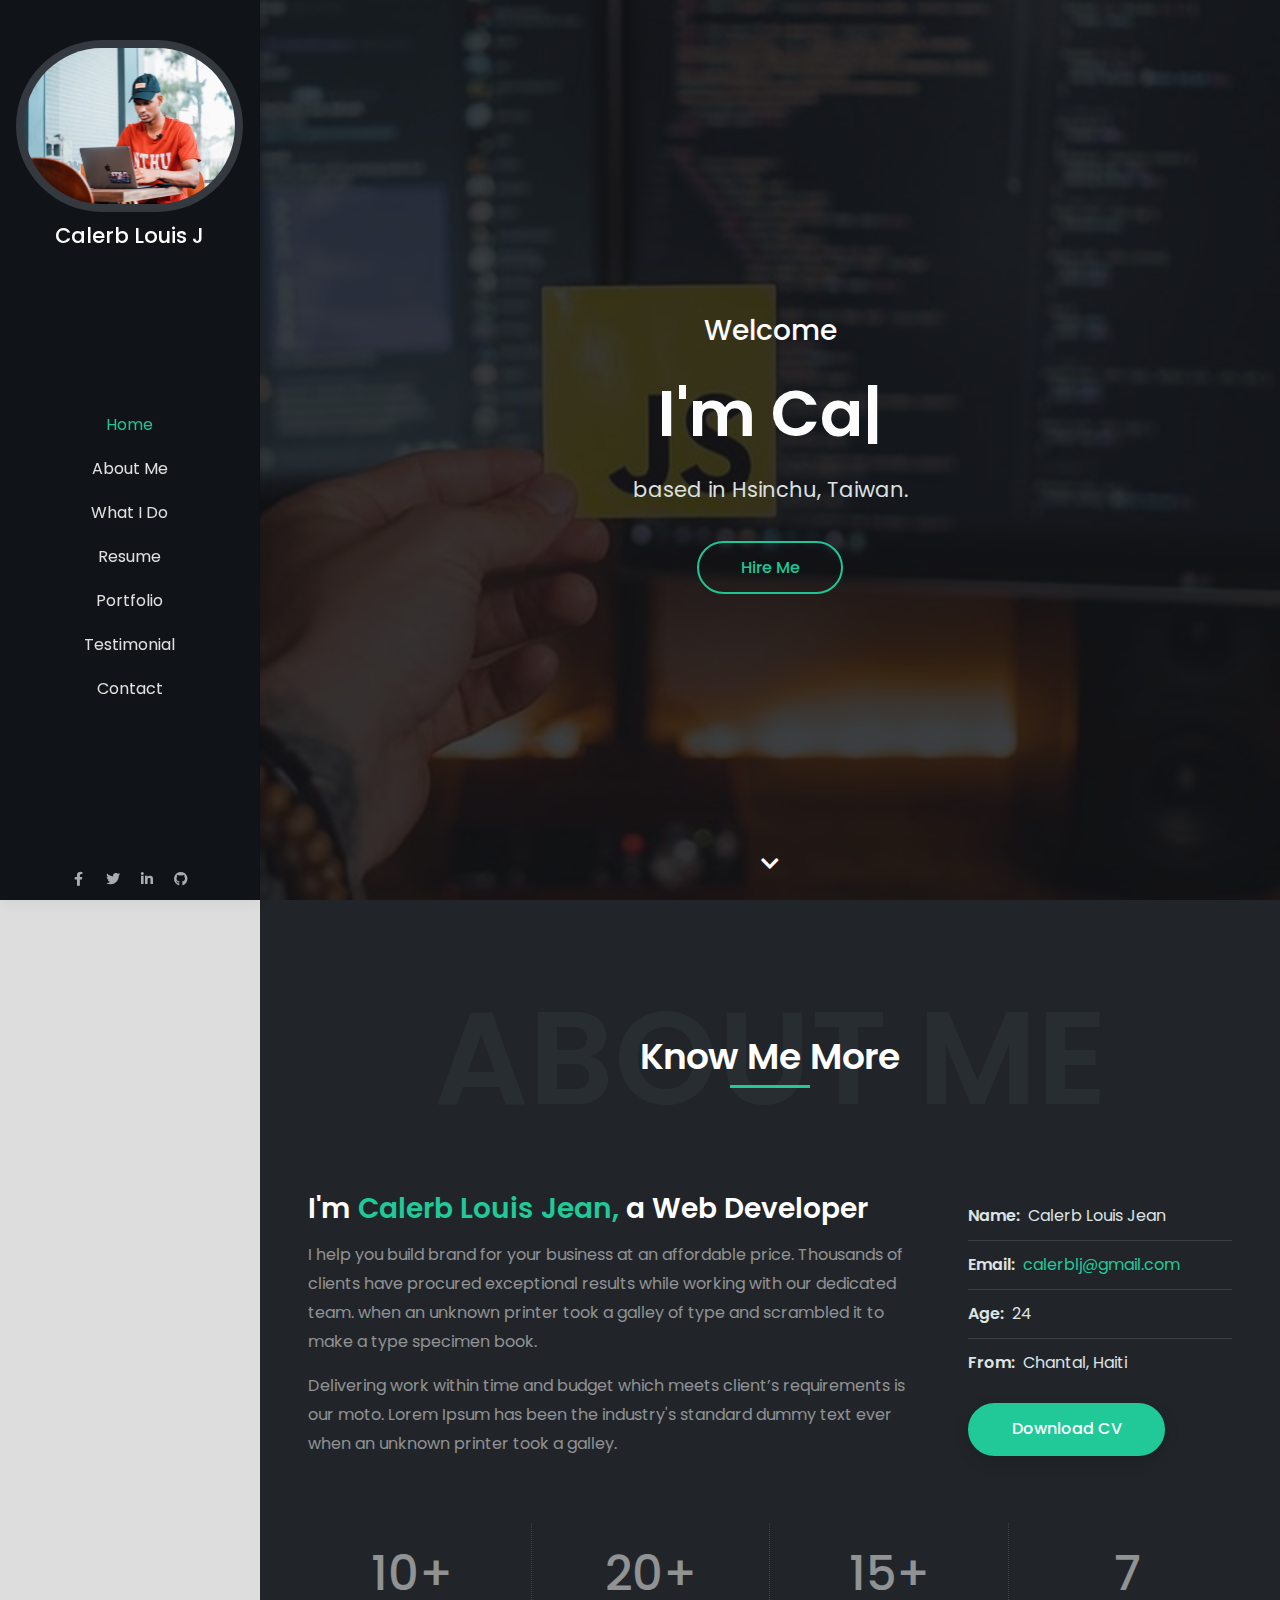
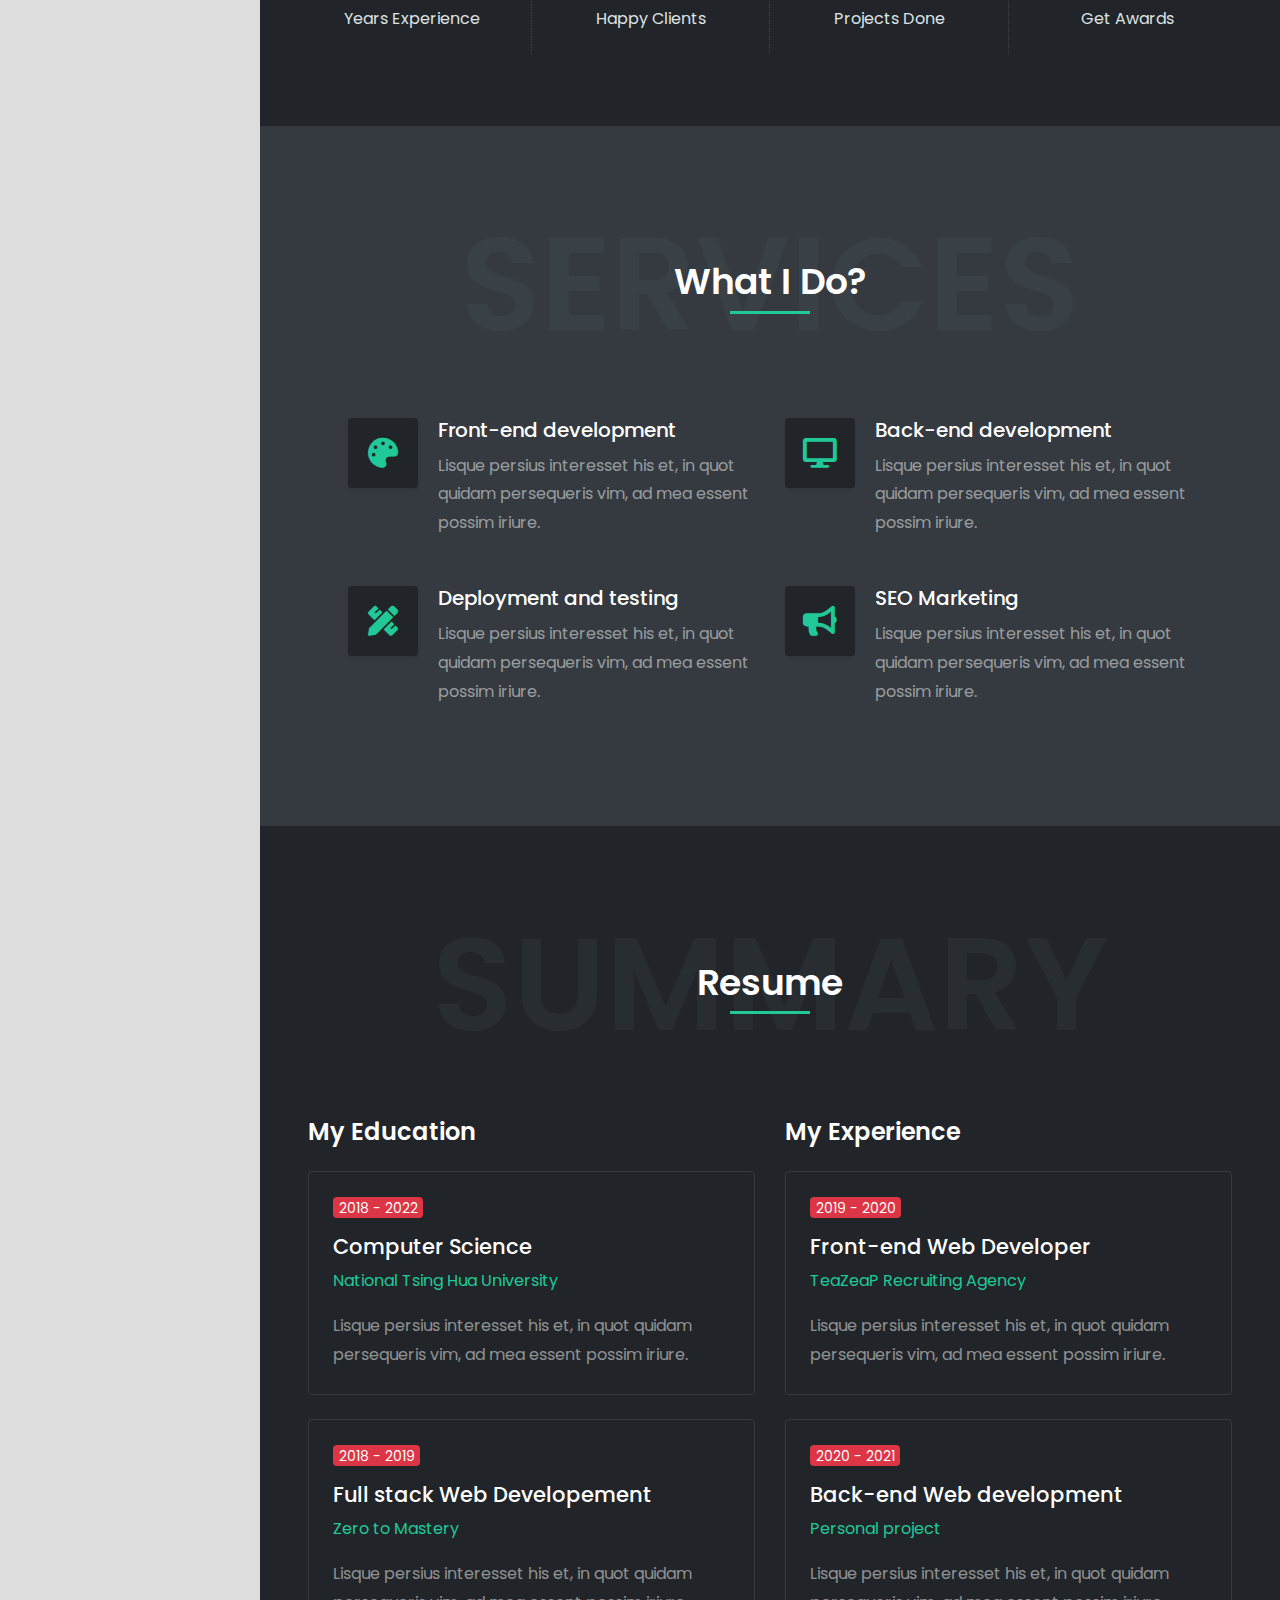
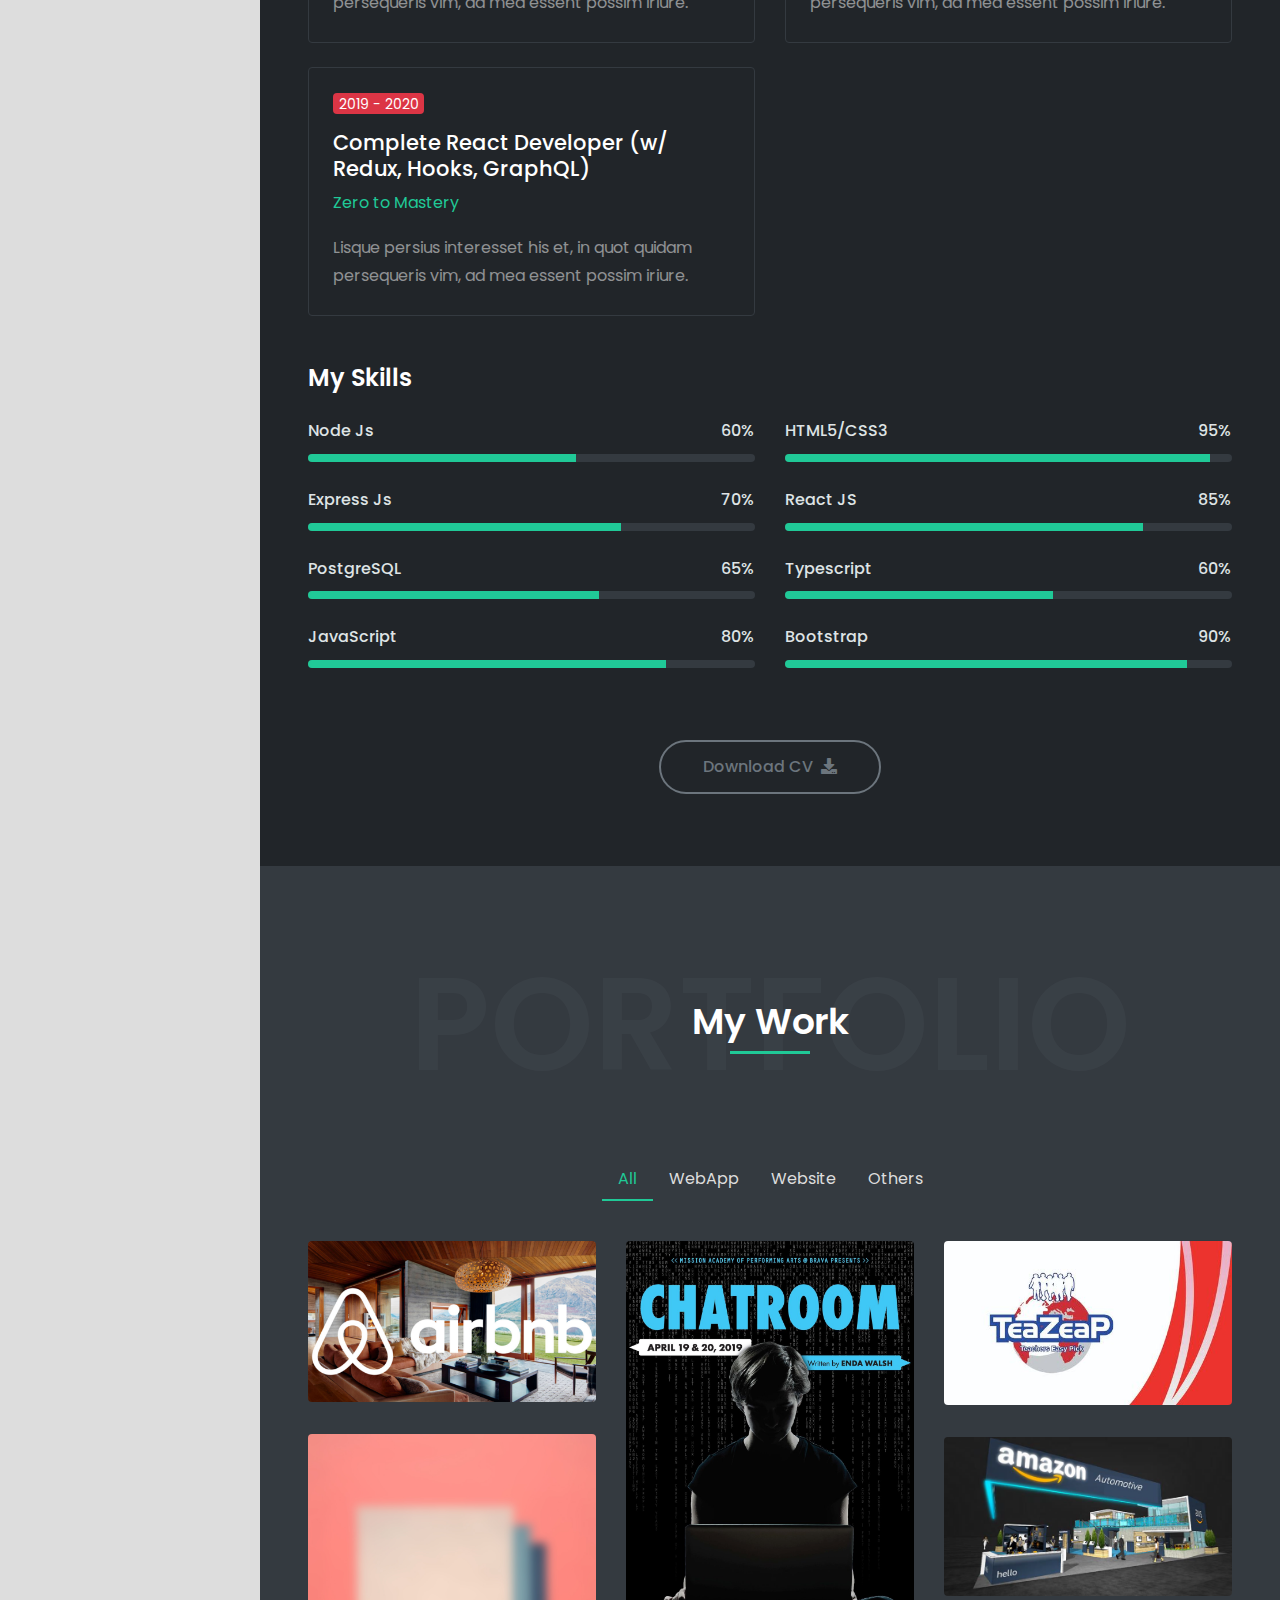
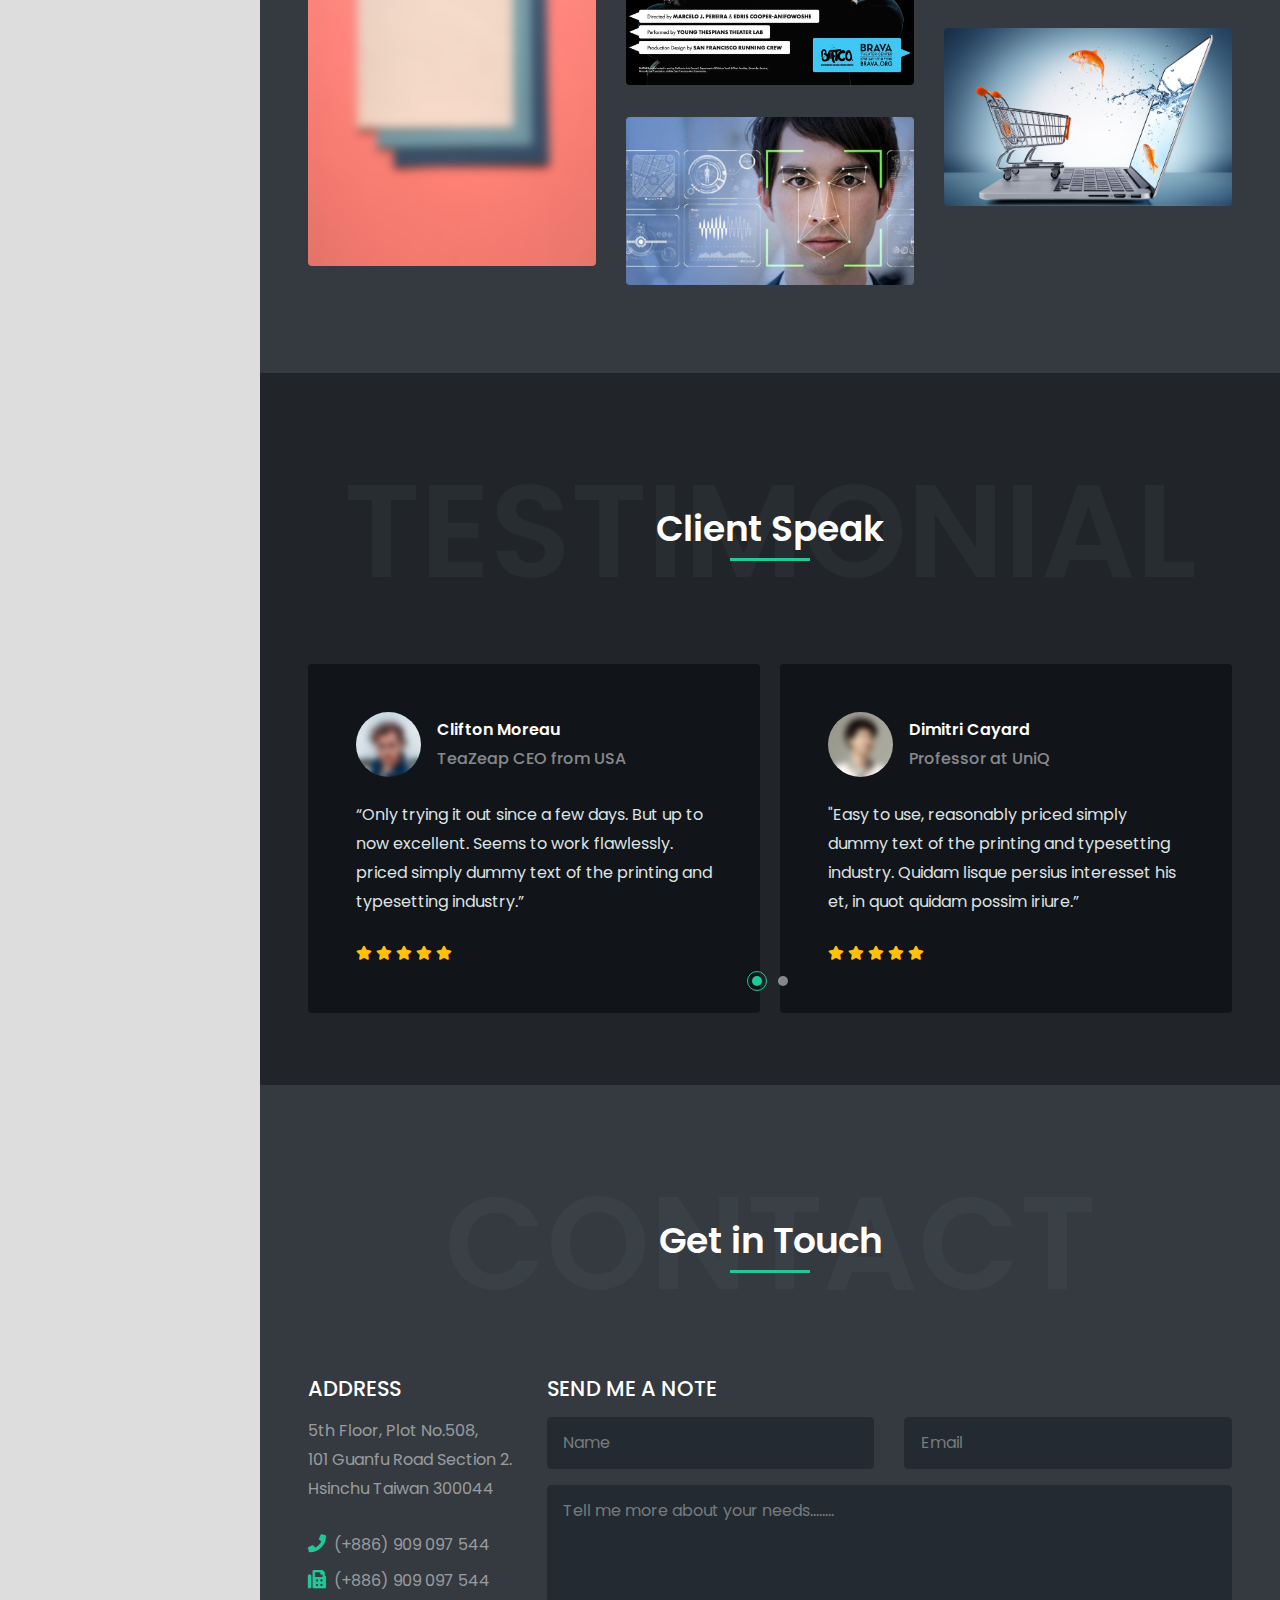
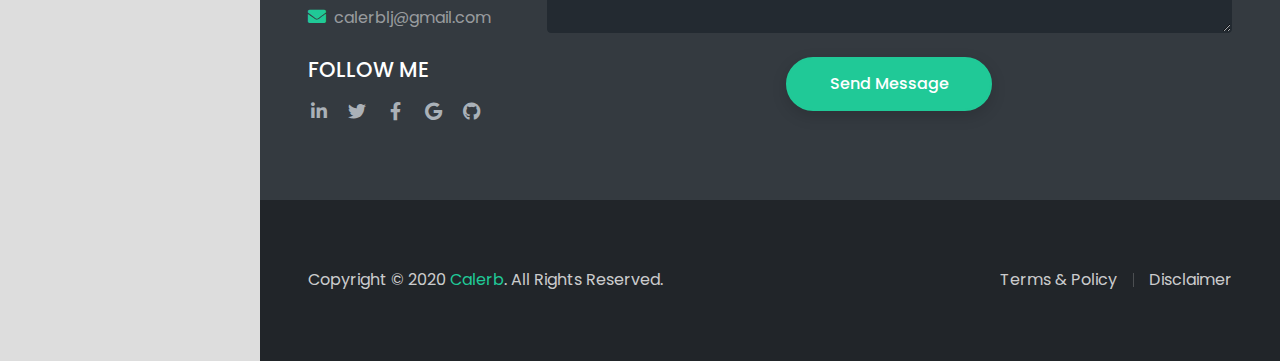
==== HTML/index.html @ ceddbe8b "Trial" ====
<!DOCTYPE html>
<html lang="en">
<head>
<meta charset="UTF-8" />
<meta http-equiv="X-UA-Compatible" content="IE=edge">
<meta name="viewport" content="width=device-width, initial-scale=1, minimum-scale=1.0, shrink-to-fit=no">
<link href="images/favicon36x36.png" rel="icon" />
<title>Calerb - Personal Portfolio</title>
<meta name="description" content="Simone is responsive bootstrap 4 one page personal portfolio html template.">
<meta name="author" content="harnishdesign.net">

<!-- Web Fonts -->
<link rel='stylesheet' href='https://fonts.googleapis.com/css?family=Poppins:100,200,300,400,500,600,700,800,900' type='text/css'>

<!-- Stylesheet
============================== -->
<!-- Bootstrap -->
<link rel="stylesheet" type="text/css" href="vendor/bootstrap/css/bootstrap.min.css" />
<!-- Font Awesome Icon -->
<link rel="stylesheet" type="text/css" href="vendor/font-awesome/css/all.min.css" />
<!-- Owl Carousel -->
<link rel="stylesheet" type="text/css" href="vendor/owl.carousel/assets/owl.carousel.min.css" />
<!-- Magnific Popup -->
<link rel="stylesheet" type="text/css" href="vendor/magnific-popup/magnific-popup.min.css" />
<!-- Custom Stylesheet -->
<link rel="stylesheet" type="text/css" href="css/stylesheet.css" />




<!-- Here goes your Colors Css -->
<!-- <link rel="stylesheet" type="text/css" href="css/color-blue.css" />
<link rel="stylesheet" type="text/css" href="css/color-brown.css" />
<link rel="stylesheet" type="text/css" href="css/color-cyan.css" />
<link rel="stylesheet" type="text/css" href="css/color-green.css" />
<link rel="stylesheet" type="text/css" href="css/color-indigo.css" />
<link rel="stylesheet" type="text/css" href="css/color-orange.css" />
<link rel="stylesheet" type="text/css" href="css/color-pink.css" />
<link rel="stylesheet" type="text/css" href="css/color-purple.css" />
<link rel="stylesheet" type="text/css" href="css/color-red.css" />
<link rel="stylesheet" type="text/css" href="css/color-yellow.css" /> -->

<!-- Here goes your custom.css
============================================= -->
<!-- <link rel="stylesheet" type="text/css" href="css/custom.css" /> -->

</head>


<body class="side-header" data-spy="scroll" data-target=".navbar" data-offset="1">

<!-- Preloader -->
<div class="preloader preloader-dark">
  <div class="lds-ellipsis">
    <div></div>
    <div></div>
    <div></div>
    <div></div>
  </div>
</div>
<!-- Preloader End --> 

<!-- Document Wrapper   
=============================== -->
<div id="main-wrapper"> 
  <!-- Header
  ============================ -->
  <header id="header" class="sticky-top"> 
    <!-- Navbar -->
    <nav class="primary-menu navbar navbar-expand-lg bg-dark navbar-text-light border-bottom-0">
      <div class="container-fluid position-relative h-100 flex-lg-column pl-3 px-lg-3 pt-lg-3 pb-lg-2"> 
        
        <!-- Logo --> 
        <a href="index.html" class="mb-lg-auto mt-lg-4">
			<span class="bg-dark-2 rounded-pill p-2 mb-lg-1 d-none d-lg-inline-block">
				<img class="img-fluid rounded-pill d-block" src="images/calerb.jpg" title="I'm Calerb" alt="">
			</span>
			<h1 class="text-5 text-white text-center mb-0 d-lg-block">Calerb Louis J</h1>
        </a> 
        <!-- Logo End -->
        
        <div id="header-nav" class="collapse navbar-collapse w-100 my-lg-auto">
          <ul class="navbar-nav text-lg-center my-lg-auto py-lg-3">
            <li class="nav-item"><a class="nav-link smooth-scroll active" href="#home">Home</a></li>
            <li class="nav-item"><a class="nav-link smooth-scroll" 	href="#about">About Me</a></li>
            <li class="nav-item"><a class="nav-link smooth-scroll" href="#services">What I Do</a></li>
            <li class="nav-item"><a class="nav-link smooth-scroll" href="#resume">Resume</a></li>
            <li class="nav-item"><a class="nav-link smooth-scroll" href="#portfolio">Portfolio</a></li>
            <li class="nav-item"><a class="nav-link smooth-scroll" href="#testimonial">Testimonial</a></li>
            <li class="nav-item"><a class="nav-link smooth-scroll" href="#contact">Contact</a></li>
          </ul>
        </div>
        <ul class="social-icons social-icons-muted social-icons-sm mt-lg-auto ml-auto ml-lg-0 mb-n1 d-flex">
          <li class="social-icons-facebook"><a data-toggle="tooltip" href="https://www.facebook.com/calerb.louisjean" target="_blank" title="" data-original-title="Facebook"><i class="fab fa-facebook-f"></i></a></li>
          <li class="social-icons-twitter"><a data-toggle="tooltip" href="http://www.twitter.com/" target="_blank" title="" data-original-title="Twitter"><i class="fab fa-twitter"></i></a></li>
          <li class="social-icons-linkedin"><a data-toggle="tooltip" href="https://www.linkedin.com/in/calerb-louis-jean-3b6a41135/" target="_blank" title="" data-original-title="Linkedin"><i class="fab fa-linkedin-in"></i></a></li>
          <li class="social-icons-github"><a data-toggle="tooltip" href="https://github.com/Calerbucci" target="_blank" title="" data-original-title="GitHub"><i class="fab fa-github"></i></a></li>
        </ul>
        <button class="navbar-toggler" type="button" data-toggle="collapse" data-target="#header-nav"><span></span><span></span><span></span></button>
      </div>
    </nav>
    <!-- Navbar End --> 
  </header>
  <!-- Header End --> 
  
  <!-- Content
  ============================================= -->
  <div id="content" role="main"> 
    
    <!-- Intro
    ============================================= -->
    <section id="home">
      <div class="hero-wrap">
        <div class="hero-mask opacity-8 bg-dark"></div>
        <div class="hero-bg" style="background-image:url('images/back.jpg');"></div>
        <div class="hero-content section d-flex fullscreen">
          <div class="container my-auto">
            <div class="row">
              <div class="col-12 text-center">
                <div class="typed-strings">
                  <p>I'm Calerb</p>
                  <p>I'm a Web Developer</p>
                  <p>I use React for UI</p>
                </div>
                <p class="text-7 font-weight-500 text-white mb-2 mb-md-3">Welcome</p>
                <h2 class="text-16 font-weight-600 text-white mb-2 mb-md-3"><span class="typed"></span></h2>
                <p class="text-5 text-light mb-4">based in Hsinchu, Taiwan.</p>
				<a href="#contact" class="btn btn-outline-primary rounded-pill shadow-none smooth-scroll mt-2">Hire Me</a>
              </div>
            </div>
          </div>
          <a href="#about" class="scroll-down-arrow text-white smooth-scroll"><span class="animated"><i class="fa fa-chevron-down"></i></span></a> </div>
      </div>
    </section>
    <!-- Intro end --> 
    
    <!-- About
    ============================================= -->
    <section id="about" class="section bg-dark-1">
      <div class="container px-lg-5"> 
        <!-- Heading -->
        <div class="position-relative d-flex text-center mb-5">
          <h2 class="text-24 text-muted opacity-1 text-uppercase font-weight-600 w-100 mb-0">About Me</h2>
          <p class="text-9 text-white font-weight-600 position-absolute w-100 align-self-center line-height-4 mb-0">Know Me More<span class="heading-separator-line border-bottom border-3 border-primary position-abolute d-block mx-auto"></span> </p>
        </div>
        <!-- Heading end-->
        
        <div class="row">
          <div class="col-lg-8 text-center text-lg-left">
            <h2 class="text-7 text-white font-weight-600 mb-3">I'm <span class="text-primary">Calerb Louis Jean,</span> a Web Developer</h2>
            <p class="text-white-50">I help you build brand for your business at an affordable price. Thousands of clients have procured exceptional results while working with our dedicated team. when an unknown printer took a galley of type and scrambled it to make a type specimen book.</p>
            <p class="text-white-50">Delivering work within time and budget which meets client’s requirements is our moto. Lorem Ipsum has been the industry's standard dummy text ever when an unknown printer took a galley.</p>
          </div>
          <div class="col-lg-4 mt-5 mt-lg-0">
            <div class="pl-4">
              <ul class="list-style-2 list-style-light text-light">
                <li><span class="font-weight-600 mr-2">Name:</span>Calerb Louis Jean</li>
                <li><span class="font-weight-600 mr-2">Email:</span><a href="mailto:calerblj@gmail.com">calerblj@gmail.com</a></li>
                <li><span class="font-weight-600 mr-2">Age:</span>24</li>
                <li class="border-0"><span class="font-weight-600 mr-2">From:</span>Chantal, Haiti</li>
              </ul>
               <a href="#resume" class="btn btn-primary rounded-pill smooth-scroll" download>Download CV</a> 
              

           </div>
          </div>
        </div>
        <div class="brands-grid separator-border separator-border-light mt-5">
          <div class="row">
            <div class="col-6 col-md-3">
              <div class="featured-box text-center">
                <h4 class="text-12 text-white-50 mb-0"><span class="counter" data-from="0" data-to="2">10</span>+</h4>
                <p class="text-light mb-0">Years Experience</p>
              </div>
            </div>
            <div class="col-6 col-md-3">
              <div class="featured-box text-center">
                <h4 class="text-12 text-white-50 mb-0"><span class="counter" data-from="0" data-to="10">20</span>+</h4>
                <p class="text-light mb-0">Happy Clients</p>
              </div>
            </div>
            <div class="col-6 col-md-3">
              <div class="featured-box text-center">
                <h4 class="text-12 text-white-50 mb-0"><span class="counter" data-from="0" data-to="15">15</span>+</h4>
                <p class="text-light mb-0">Projects Done</p>
              </div>
            </div>
            <div class="col-6 col-md-3">
              <div class="featured-box text-center">
                <h4 class="text-12 text-white-50 mb-0"><span class="counter" data-from="0" data-to="7">7</span></h4>
                <p class="text-light mb-0">Get Awards</p>
              </div>
            </div>
          </div>
        </div>
      </div>
    </section>
    <!-- About end --> 
    
    <!-- Services
    ============================================= -->
    <section id="services" class="section bg-dark-2">
      <div class="container px-lg-5"> 
        <!-- Heading -->
        <div class="position-relative d-flex text-center mb-5">
          <h2 class="text-24 text-muted opacity-1 text-uppercase font-weight-600 w-100 mb-0">Services</h2>
          <p class="text-9 text-white font-weight-600 position-absolute w-100 align-self-center line-height-4 mb-0">What I Do?<span class="heading-separator-line border-bottom border-3 border-primary position-abolute d-block mx-auto"></span> </p>
        </div>
        <!-- Heading end-->
        
        <div class="row">
          <div class="col-lg-11 mx-auto">
            <div class="row">
              <div class="col-md-6">
                <div class="featured-box style-3 mb-5">
                  <div class="featured-box-icon text-primary bg-dark-1 shadow-sm rounded"> <i class="fas fa-palette"></i> </div>
                  <h3 class="text-white">Front-end development</h3>
                  <p class="text-white-50 mb-0">Lisque persius interesset his et, in quot quidam persequeris vim, ad mea essent possim iriure.</p>
                </div>
              </div>
              <div class="col-md-6">
                <div class="featured-box style-3 mb-5">
                  <div class="featured-box-icon text-primary bg-dark-1 shadow-sm rounded"> <i class="fas fa-desktop"></i></div>
                  <h3 class="text-white">Back-end development</h3>
                  <p class="text-white-50 mb-0">Lisque persius interesset his et, in quot quidam persequeris vim, ad mea essent possim iriure.</p>
                </div>
              </div>
              <div class="col-md-6">
                <div class="featured-box style-3 mb-5">
                  <div class="featured-box-icon text-primary bg-dark-1 shadow-sm rounded"> <i class="fas fa-pencil-ruler"></i> </div>
                  <h3 class="text-white">Deployment and testing</h3>
                  <p class="text-white-50 mb-0">Lisque persius interesset his et, in quot quidam persequeris vim, ad mea essent possim iriure.</p>
                </div>
              </div>
              <div class="col-md-6">
                <div class="featured-box style-3 mb-0">
                  <div class="featured-box-icon text-primary bg-dark-1 shadow-sm rounded"> <i class="fas fa-bullhorn"></i> </div>
                  <h3 class="text-white">SEO Marketing</h3>
                  <p class="text-white-50 mb-0">Lisque persius interesset his et, in quot quidam persequeris vim, ad mea essent possim iriure.</p>
                </div>
              </div> 
            </div>
          </div>
        </div>
      </div>
    </section>
    <!-- Services end --> 
    
    <!-- Resume
    ============================================= -->
    <section id="resume" class="section bg-dark-1">
      <div class="container px-lg-5"> 
        <!-- Heading -->
        <div class="position-relative d-flex text-center mb-5">
          <h2 class="text-24 text-muted opacity-1 text-uppercase font-weight-600 w-100 mb-0">Summary</h2>
          <p class="text-9 text-white font-weight-600 position-absolute w-100 align-self-center line-height-4 mb-0">Resume<span class="heading-separator-line border-bottom border-3 border-primary position-abolute d-block mx-auto"></span> </p>
        </div>
        <!-- Heading end-->
        
        <div class="row"> 
          <!-- My Education -->
          <div class="col-md-6">
            <h2 class="text-6 text-white font-weight-600 mb-4">My Education</h2>
            <div class="border border-dark rounded p-4 mb-4">
              <p class="badge badge-danger text-2 font-weight-400">2018 - 2022</p>
              <h3 class="text-5 text-white">Computer Science</h3>
              <p class="text-primary">National Tsing Hua University</p>
              <p class="text-white-50 mb-0">Lisque persius interesset his et, in quot quidam persequeris vim, ad mea essent possim iriure.</p>
            </div>
            <div class="border border-dark rounded p-4 mb-4">
              <p class="badge badge-danger text-2 font-weight-400">2018 - 2019</p>
              <h3 class="text-5 text-white">Full stack Web Developement
                </h3>
              <p class="text-primary">Zero to Mastery</p>
              <p class="text-white-50 mb-0">Lisque persius interesset his et, in quot quidam persequeris vim, ad mea essent possim iriure.</p>
            </div>
            <div class="border border-dark rounded p-4 mb-4">
              <p class="badge badge-danger text-2 font-weight-400">2019 - 2020</p>
              <h3 class="text-5 text-white">Complete React Developer (w/ Redux, Hooks, GraphQL)
                </h3>
              <p class="text-primary">Zero to Mastery</p>
              <p class="text-white-50 mb-0">Lisque persius interesset his et, in quot quidam persequeris vim, ad mea essent possim iriure.</p>
            </div>
          </div>
          
          <!-- My Experience -->
          <div class="col-md-6">
            <h2 class="text-6 text-white font-weight-600 mb-4">My Experience</h2>
            <div class="border border-dark rounded p-4 mb-4">
              <p class="badge badge-danger text-2 font-weight-400">2019 - 2020</p>
              <h3 class="text-5 text-white">Front-end Web Developer</h3>
              <p class="text-primary">TeaZeaP Recruiting Agency</p>
              <p class="text-white-50 mb-0">Lisque persius interesset his et, in quot quidam persequeris vim, ad mea essent possim iriure.</p>
            </div>
             <div class="border border-dark rounded p-4 mb-4">
              <p class="badge badge-danger text-2 font-weight-400">2020 - 2021</p>
              <h3 class="text-5 text-white">Back-end Web development</h3>
              <p class="text-primary">Personal project</p>
              <p class="text-white-50 mb-0">Lisque persius interesset his et, in quot quidam persequeris vim, ad mea essent possim iriure.</p>
            </div>
            <!-- <div class="border border-dark rounded p-4 mb-4">
              <p class="badge badge-danger text-2 font-weight-400">2017 - 2019</p>
              <h3 class="text-5 text-white">Product Designer</h3>
              <p class="text-primary">Adobe</p>
              <p class="text-white-50 mb-0">Lisque persius interesset his et, in quot quidam persequeris vim, ad mea essent possim iriure.</p>
            </div> -->
          </div>
        </div>
        <!-- My Skills -->
		<h2 class="text-6 text-white font-weight-600 mt-4 mb-4">My Skills</h2>
        <div class="row">
          <div class="col-md-6">
            <p class="text-light font-weight-500 text-left mb-2">Node Js <span class="float-right">60%</span></p>
            <div class="progress progress-sm bg-dark-2 mb-4">
              <div class="progress-bar" role="progressbar" style="width: 60%" aria-valuenow="60" aria-valuemin="0" aria-valuemax="100"></div>
            </div>
            <p class="text-light font-weight-500 text-left mb-2">Express Js<span class="float-right">70%</span></p>
            <div class="progress progress-sm bg-dark-2 mb-4">
              <div class="progress-bar" role="progressbar" style="width: 70%" aria-valuenow="70" aria-valuemin="0" aria-valuemax="100"></div>
            </div>
            <p class="text-light font-weight-500 text-left mb-2">PostgreSQL<span class="float-right">65%</span></p>
            <div class="progress progress-sm bg-dark-2 mb-4">
              <div class="progress-bar" role="progressbar" style="width: 65%" aria-valuenow="65" aria-valuemin="0" aria-valuemax="100"></div>
            </div>
            <p class="text-light font-weight-500 text-left mb-2">JavaScript <span class="float-right">80%</span></p>
            <div class="progress progress-sm bg-dark-2 mb-4">
              <div class="progress-bar" role="progressbar" style="width: 80%" aria-valuenow="80" aria-valuemin="0" aria-valuemax="100"></div>
            </div>
          </div>
          <div class="col-md-6">
            <p class="text-light font-weight-500 text-left mb-2">HTML5/CSS3 <span class="float-right">95%</span></p>
            <div class="progress progress-sm bg-dark-2 mb-4">
              <div class="progress-bar" role="progressbar" style="width: 95%" aria-valuenow="95" aria-valuemin="0" aria-valuemax="100"></div>
            </div>
            <p class="text-light font-weight-500 text-left mb-2">React JS <span class="float-right">85%</span></p>
            <div class="progress progress-sm bg-dark-2 mb-4">
              <div class="progress-bar" role="progressbar" style="width: 80%" aria-valuenow="80" aria-valuemin="0" aria-valuemax="100"></div>
            </div>
            <p class="text-light font-weight-500 text-left mb-2">Typescript <span class="float-right">60%</span></p>
            <div class="progress progress-sm bg-dark-2 mb-4">
              <div class="progress-bar" role="progressbar" style="width: 60%" aria-valuenow="60" aria-valuemin="0" aria-valuemax="100"></div>
            </div>
            <p class="text-light font-weight-500 text-left mb-2">Bootstrap <span class="float-right">90%</span></p>
            <div class="progress progress-sm bg-dark-2 mb-4">
              <div class="progress-bar" role="progressbar" style="width: 90%" aria-valuenow="90" aria-valuemin="0" aria-valuemax="100"></div>
            </div>
          </div>
        </div>
        <div class="text-center mt-5"><a href="Calerb_LouisJeanResume.pdf" class="btn btn-outline-secondary rounded-pill shadow-none" download>Download CV <span class="ml-1"><i class="fas fa-download"></i></span></a></div>
      </div>
    </section>
    <!-- Resume end --> 
    
    <!-- Portfolio
    ============================================= -->
    <section id="portfolio" class="section bg-dark-2">
      <div class="container px-lg-5"> 
        <!-- Heading -->
        <div class="position-relative d-flex text-center mb-5">
          <h2 class="text-24 text-muted opacity-1 text-uppercase font-weight-600 w-100 mb-0">Portfolio</h2>
          <p class="text-9 text-white font-weight-600 position-absolute w-100 align-self-center line-height-4 mb-0">My Work<span class="heading-separator-line border-bottom border-3 border-primary position-abolute d-block mx-auto"></span> </p>
        </div>
        <!-- Heading end--> 
        
        <!-- Filter Menu -->
        <ul class="portfolio-menu nav nav-tabs nav-light justify-content-center border-bottom-0 mb-4">
          <li class="nav-item"> <a data-filter="*" class="nav-link active" href="">All</a></li>
          <li class="nav-item"> <a data-filter=".design" href="" class="nav-link">WebApp</a></li>
          <li class="nav-item"> <a data-filter=".brand" href="" class="nav-link">Website</a></li>
          <li class="nav-item"> <a data-filter=".photos" href="" class="nav-link">Others</a></li>
        </ul>
        <!-- Filter Menu end -->
        <div class="portfolio popup-ajax-gallery">
          <div class="row portfolio-filter">
            <div class="col-sm-6 col-lg-4 brand">
              <div class="portfolio-box rounded my-3">
                <div class="portfolio-img rounded"> <img class="img-fluid d-block" src="images/projects/airbnb-clone.jpg" alt="">
                  <div class="portfolio-overlay"> <a class="popup-ajax stretched-link" class="stretched-link" href="ajax/portfolio-ajax-project-dark-1.html"></a>
                    <div class="portfolio-overlay-details">
                      <h5 class="text-white font-weight-400">Airbnb Clone</h5>
                      <span class="text-light">Website </span></div>
                  </div>
                </div>
              </div>
            </div>
            <div class="col-sm-6 col-lg-4 design">
              <div class="portfolio-box rounded my-3">
                <div class="portfolio-img rounded"> <img class="img-fluid d-block" src="images/projects/chatrrom.jpg" alt="">
                  <div class="portfolio-overlay"> <a class="popup-ajax stretched-link" class="stretched-link" href="ajax/portfolio-ajax-project-dark-2.html"></a>
                    <div class="portfolio-overlay-details">
                      <h5 class="text-white font-weight-400">Chatroom</h5>
                      <span class="text-light">Web App</span> </div>
                  </div>
                </div>
              </div>
            </div>
            <div class="col-sm-6 col-lg-4 artwork brand">
              <div class="portfolio-box rounded my-3">
                <div class="portfolio-img rounded"> <img class="img-fluid d-block" src="images/projects/teazeap.jpg" alt="">
                  <div class="portfolio-overlay"> <a class="popup-ajax stretched-link" class="stretched-link" href="ajax/portfolio-ajax-project-dark-3.html"></a>
                    <div class="portfolio-overlay-details">
                      <h5 class="text-white font-weight-400">TeaZeaP</h5>
                      <span class="text-light">Website</span> </div>
                  </div>
                </div>
              </div>
            </div>
            <div class="col-sm-6 col-lg-4 artwork photos">
              <div class="portfolio-box rounded my-3">
                <div class="portfolio-img rounded"> <img class="img-fluid d-block" src="images/projects/project-4.jpg" alt="">
                  <div class="portfolio-overlay"> <a  class="popup-ajax stretched-link" class="stretched-link" href="ajax/portfolio-ajax-project-dark-4.html"></a>
                    <div class="portfolio-overlay-details">
                      <h5 class="text-white font-weight-400">Project Title</h5>
                      <span class="text-light">Category</span> </div>
                  </div>
                </div>
              </div>
            </div>
            <div class="col-sm-6 col-lg-4 design">
              <div class="portfolio-box rounded my-3">
                <div class="portfolio-img rounded"> <img class="img-fluid d-block" src="images/projects/amazone.png" alt="">
                  <div class="portfolio-overlay"> <a class="popup-ajax stretched-link" class="stretched-link" href="ajax/portfolio-ajax-project-dark-5.html"></a>
                    <div class="portfolio-overlay-details">
                      <h5 class="text-white font-weight-400">Amazon Clone</h5>
                      <span class="text-light">Web App</span> </div>
                  </div>
                </div>
              </div>
            </div>
            <div class="col-sm-6 col-lg-4 brand">
              <div class="portfolio-box rounded my-3">
                <div class="portfolio-img rounded"> <img class="img-fluid d-block" src="images/projects/ecommerce.jpg" alt="">
                  <div class="portfolio-overlay"> <a class="popup-ajax stretched-link" class="stretched-link" href="ajax/portfolio-ajax-project-dark-6.html"></a>
                    <div class="portfolio-overlay-details">
                      <h5 class="text-white font-weight-400">E-commerce</h5>
                      <span class="text-light">Website</span> </div>
                  </div>
                </div>
              </div>
            </div>
            <div class="col-sm-6 col-lg-4 design">
              <div class="portfolio-box rounded my-3">
                <div class="portfolio-img rounded"> <img class="img-fluid d-block" src="images/projects/face.jpg" alt="">
                  <div class="portfolio-overlay"> <a class="popup-ajax stretched-link" href="ajax/portfolio-ajax-project-dark-7.html"></a>
                    <div class="portfolio-overlay-details">
                      <h5 class="text-white font-weight-400">Face detection</h5>
                      <span class="text-light">Web App</span> </div>
                  </div>
                </div>
              </div>
            </div>
          </div>
        </div>
      </div>
    </section>
    <!-- Portfolio end --> 
    
    <!-- Testimonial
    ============================================= -->
    <section id="testimonial" class="section bg-dark-1">
      <div class="container px-lg-5"> 
        <!-- Heading -->
        <div class="position-relative d-flex text-center mb-5">
          <h2 class="text-24 text-muted opacity-1 text-uppercase font-weight-600 w-100 mb-0">Testimonial</h2>
          <p class="text-9 text-white font-weight-600 position-absolute w-100 align-self-center line-height-4 mb-0">Client Speak<span class="heading-separator-line border-bottom border-3 border-primary position-abolute d-block mx-auto"></span> </p>
        </div>
        <!-- Heading end-->
        
        <div class="owl-carousel owl-light owl-theme single-slideshow" data-loop="true" data-nav="false" data-autoplay="true"  data-margin="20" data-stagepadding="0" data-slideby="1" data-items-xs="1" data-items-sm="1" data-items-md="1" data-items-lg="2">
          <div class="item">
            <div class="bg-dark rounded p-5">
              <div class="d-flex align-items-center mt-auto mb-4"> <img class="img-fluid rounded-circle d-inline-block w-auto" src="images/testimonial/client-sm-3.jpg" alt="">
                <p class="ml-3 mb-0"><strong class="d-block text-white font-weight-600">Clifton Moreau</strong> <span class="text-white-50 font-weight-500">TeaZeap CEO from USA</span></p>
              </div>
              <p class="text-light mb-4">“Only trying it out since a few days. But up to now excellent. Seems to work flawlessly. priced simply dummy text of the printing and typesetting industry.”</p>
              <span class="text-2"> <i class="fas fa-star text-warning"></i> <i class="fas fa-star text-warning"></i> <i class="fas fa-star text-warning"></i> <i class="fas fa-star text-warning"></i> <i class="fas fa-star text-warning"></i> </span> </div>
          </div>
          <div class="item">
            <div class="bg-dark rounded p-5">
              <div class="d-flex align-items-center mt-auto mb-4"> <img class="img-fluid rounded-circle d-inline-block w-auto" src="images/testimonial/client-sm-1.jpg" alt="">
                <p class="ml-3 mb-0"><strong class="d-block text-white font-weight-600">Dimitri Cayard</strong> <span class="text-white-50 font-weight-500">Professor at UniQ</span></p>
              </div>
              <p class="text-light mb-4">"Easy to use, reasonably priced simply dummy text of the printing and typesetting industry. Quidam lisque persius interesset his et, in quot quidam possim iriure.”</p>
              <span class="text-2"> <i class="fas fa-star text-warning"></i> <i class="fas fa-star text-warning"></i> <i class="fas fa-star text-warning"></i> <i class="fas fa-star text-warning"></i> <i class="fas fa-star text-warning"></i> </span> </div>
          </div>
          <div class="item">
            <div class="bg-dark rounded p-5">
              <div class="d-flex align-items-center mt-auto mb-4"> <img class="img-fluid rounded-circle d-inline-block w-auto" src="images/testimonial/client-sm-2.jpg" alt="">
                <p class="ml-3 mb-0"><strong class="d-block text-white font-weight-600">Muzi Gondwe</strong> <span class="text-white-50 font-weight-500">Full stack engineer from Taiwan</span></p>
              </div>
              <p class="text-light mb-4">“I am happy Working with printing and typesetting industry. Quidam lisque persius interesset his et, in quot quidam persequeris essent possim iriure.”</p>
              <span class="text-2"> <i class="fas fa-star text-warning"></i> <i class="fas fa-star text-warning"></i> <i class="fas fa-star text-warning"></i> <i class="fas fa-star text-warning"></i> <i class="fas fa-star text-warning"></i> </span> </div>
          </div>
          <div class="item">
            <div class="bg-dark rounded p-5">
              <div class="d-flex align-items-center mt-auto mb-4"> <img class="img-fluid rounded-circle d-inline-block w-auto" src="images/testimonial/client-sm-4.jpg" alt="">
                <p class="ml-3 mb-0"><strong class="d-block text-white font-weight-600">Chris Tom</strong> <span class="text-white-50 font-weight-500">User from UK</span></p>
              </div>
              <p class="text-light mb-4">“I have used them twice now. Good rates, very efficient service and priced simply dummy text of the printing and typesetting industry quidam interesset his et. Excellent.”</p>
              <span class="text-2"> <i class="fas fa-star text-warning"></i> <i class="fas fa-star text-warning"></i> <i class="fas fa-star text-warning"></i> <i class="fas fa-star text-warning"></i> <i class="fas fa-star text-warning"></i> </span> </div>
          </div>
        </div>
      </div>
    </section>
    <!-- Testimonial end --> 
    
    <!-- Contact Me
    ============================================= -->
    <section id="contact" class="section bg-dark-2">
      <div class="container px-lg-5"> 
        <!-- Heading -->
        <div class="position-relative d-flex text-center mb-5">
          <h2 class="text-24 text-muted opacity-1 text-uppercase font-weight-600 w-100 mb-0">Contact</h2>
          <p class="text-9 text-white font-weight-600 position-absolute w-100 align-self-center line-height-4 mb-0">Get in Touch<span class="heading-separator-line border-bottom border-3 border-primary position-abolute d-block mx-auto"></span> </p>
        </div>
        <!-- Heading end-->
        <div class="row">
          <div class="col-md-4 col-xl-3 order-1 order-md-0 text-center text-md-left mt-5 mt-md-0">
            <h2 class="mb-3 text-5 text-white text-uppercase">Address</h2>
            <p class="text-3 text-white-50 mb-4">5th Floor, Plot No.508,<br>
              101 Guanfu Road Section 2.<br>
              Hsinchu Taiwan 300044 </p>
            <p class="text-3 text-white-50 mb-1"><span class="text-primary text-4 mr-2"><i class="fas fa-phone"></i></span>(+886) 909 097 544</p>
            <p class="text-3 text-white-50 mb-1"><span class="text-primary text-4 mr-2"><i class="fas fa-fax"></i></span>(+886) 909 097 544</p>
            <p class="text-3 text-white-50 mb-4"><span class="text-primary text-4 mr-2"><i class="fas fa-envelope"></i></span>calerblj@gmail.com</p>
            <h2 class="mb-3 text-5 text-white text-uppercase">Follow Me</h2>
            <ul class="social-icons social-icons-muted ml-md-n2 justify-content-center justify-content-md-start">
              <li class="social-icons-linkedin"><a data-toggle="tooltip" href="https://www.linkedin.com/in/calerb-louis-jean-3b6a41135/" target="_blank" title="" data-original-title="Linkedin"><i class="fab fa-linkedin-in"></i></a></li>
              <li class="social-icons-twitter"><a data-toggle="tooltip" href="https://twitter.com/harnishdesign/" target="_blank" title="" data-original-title="Twitter"><i class="fab fa-twitter"></i></a></li>
              <li class="social-icons-facebook"><a data-toggle="tooltip" href="https://www.facebook.com/calerb.louisjean" target="_blank" title="" data-original-title="Facebook"><i class="fab fa-facebook-f"></i></a></li>
              <li class="social-icons-google"><a data-toggle="tooltip" href="http://www.google.com/" target="_blank" title="" data-original-title="Google"><i class="fab fa-google"></i></a></li>
              <li class="social-icons-github"><a data-toggle="tooltip" href="https://github.com/Calerbucci" target="_blank" title="" data-original-title="GitHub"><i class="fab fa-github"></i></a></li>
            </ul>
          </div>
          <div class="col-md-8 col-xl-9 order-0 order-md-1">
            <h2 class="mb-3 text-5 text-white text-uppercase text-center text-md-left">Send me a note</h2>
			<form id="contact-form" class="form-dark" action="php/mail.php" method="post">
              <div class="row">
                <div class="col-xl-6">
                  <div class="form-group">
                    <input name="name" type="text" class="form-control" required placeholder="Name">
                  </div>
                </div>
                <div class="col-xl-6">
                  <div class="form-group">
                    <input name="email" type="email" class="form-control" required placeholder="Email">
                  </div>
                </div>
              </div>
              <div class="form-group">
                <textarea name="form-message" class="form-control" rows="5" required placeholder="Tell me more about your needs........"></textarea>
              </div>
              <p class="text-center mt-4 mb-0">
				<button id="submit-btn" class="btn btn-primary rounded-pill d-inline-flex" type="submit">Send Message</button>
              </p>
            </form>
          </div>
        </div>
		
      </div>
    </section>
    <!-- Contact Me end --> 
    
  </div>
  <!-- Content end --> 
  
  <!-- Footer
  ============================================= -->
  <footer id="footer" class="section footer-text-light bg-dark-1">
    <div class="container px-lg-5">
      <div class="row">
        <div class="col-lg-6 text-center text-lg-left">
          <p class="mb-3 mb-lg-0">Copyright © 2020 <a href="#">Calerb</a>. All Rights Reserved.</p>
        </div>
        <div class="col-lg-6">
          <ul class="nav nav-separator nav-separator-light justify-content-center justify-content-lg-end">
            <li class="nav-item"> <a class="nav-link" data-toggle="modal" data-target="#terms-policy" href="#">Terms & Policy</a></li>
            <li class="nav-item"> <a class="nav-link" data-toggle="modal" data-target="#disclaimer" href="#">Disclaimer</a></li>
          </ul>
        </div>
      </div>
    </div>
  </footer>
  <!-- Footer end --> 
  
</div>
<!-- Document Wrapper end --> 

<!-- Back to Top
============================================= --> 
<a id="back-to-top" class="rounded-circle" data-toggle="tooltip" title="Back to Top" href="javascript:void(0)"><i class="fa fa-chevron-up"></i></a> 

<!-- Terms & Policy Modal
================================== -->
<div id="terms-policy" class="modal fade" role="dialog" aria-hidden="true">
  <div class="modal-dialog modal-lg modal-dialog-centered" role="document">
    <div class="modal-content bg-dark-2 text-light">
      <div class="modal-header border-secondary">
        <h5 class="modal-title text-white">Terms & Policy</h5>
        <button type="button" class="close font-weight-400 text-white" data-dismiss="modal" aria-label="Close"> <span aria-hidden="true">&times;</span> </button>
      </div>
      <div class="modal-body p-4">
        <p>Simply dummy text of the printing and typesetting industry. Lorem Ipsum has been the industry's standard dummy text ever since the 1500s, when an unknown printer took a galley of type and scrambled it to make a type specimen book. It has survived not only five centuries, but also the leap into electronic typesetting, remaining essentially unchanged.</p>
        <h3 class="text-white mb-3 mt-4 mt-4">Terms of Use</h3>
        <p>It has survived not only five centuries, but also the leap into electronic typesetting, remaining essentially unchanged. Simply dummy text of the printing and typesetting industry.</p>
        <h5 class="text-white text-4 mt-4">Part I – Information simone collects and controls</h5>
        <p>Lorem Ipsum has been the industry's standard dummy text ever since the 1500s, when an unknown printer took a galley of type and scrambled it to make a type specimen book.</p>
        <h5 class="text-white text-4 mt-4">Part II – Information that simone processes on your behalf</h5>
        <p>Lorem Ipsum has been the industry's standard dummy text ever since the 1500s, when an unknown printer took a galley of type and scrambled it to make a type specimen book.</p>
        <h5 class="text-white text-4 mt-4">Part III – General</h5>
        <p>It has survived not only five centuries, but also the leap into electronic typesetting, remaining essentially unchanged. Lorem Ipsum has been the industry's standard dummy text ever since the 1500s, when an unknown printer took a galley of type and scrambled it to make a type specimen book.</p>
        <h3 class="text-white mb-3 mt-4">Privacy Policy</h3>
        <p>Lorem Ipsum is simply dummy text of the printing and typesetting industry. Lorem Ipsum has been the industry's standard dummy text ever since the 1500s, when an unknown printer took a galley of type and scrambled it to make a type specimen book. </p>
        <ol class="line-height-5">
          <li>Lisque persius interesset his et, in quot quidam persequeris vim, ad mea essent possim iriure.</li>
          <li>Quidam lisque persius interesset his et, Lisque persius interesset his et, in quot quidam persequeris vim, ad mea essent possim iriure.</li>
          <li>In quot quidam persequeris vim, ad mea essent possim iriure. Quidam lisque persius interesset his et.</li>
          <li>Quidam lisque persius interesset his et, Lisque persius interesset his et.</li>
          <li>Interesset his et, Lisque persius interesset his et, in quot quidam persequeris vim, ad mea essent possim iriure.</li>
          <li>Persius interesset his et, Lisque persius interesset his et, in quot quidam persequeris vim, ad mea essent possim iriure.</li>
          <li>Quot quidam persequeris vim Quidam lisque persius interesset his et, Lisque persius interesset his et, in quot quidam persequeris vim, ad mea essent possim iriure.</li>
        </ol>
      </div>
    </div>
  </div>
</div>
<!-- Terms & Policy Modal End --> 

<!-- Disclaimer Modal
================================== -->
<div id="disclaimer" class="modal fade" role="dialog" aria-hidden="true">
  <div class="modal-dialog modal-lg modal-dialog-centered" role="document">
    <div class="modal-content bg-dark-2 text-light">
      <div class="modal-header border-secondary">
        <h5 class="modal-title text-white">Copyright & Disclaimer</h5>
        <button type="button" class="close font-weight-400 text-white" data-dismiss="modal" aria-label="Close"> <span aria-hidden="true">&times;</span> </button>
      </div>
      <div class="modal-body p-4">
        <p>Simply dummy text of the printing and typesetting industry. Lorem Ipsum has been the industry's standard dummy text ever since the 1500s, when an unknown printer took a galley of type and scrambled it to make a type specimen book. </p>
        <ul class="line-height-5">
          <li>Lisque persius interesset his et, in quot quidam persequeris vim, ad mea essent possim iriure.</li>
          <li>Quidam lisque persius interesset his et, Lisque persius interesset his et, in quot quidam persequeris vim, ad mea essent possim iriure.</li>
          <li>In quot quidam persequeris vim, ad mea essent possim iriure. Quidam lisque persius interesset his et.</li>
          <li>Quidam lisque persius interesset his et, Lisque persius interesset his et.</li>
          <li>Interesset his et, Lisque persius interesset his et, in quot quidam persequeris vim, ad mea essent possim iriure.</li>
          <li>Persius interesset his et, Lisque persius interesset his et, in quot quidam persequeris vim, ad mea essent possim iriure.</li>
          <li>Quot quidam persequeris vim Quidam lisque persius interesset his et, Lisque persius interesset his et, in quot quidam persequeris vim, ad mea essent possim iriure.</li>
        </ul>
      </div>
    </div>
  </div>
</div>
<!-- Disclaimer Modal End -->

<!-- JavaScript --> 
<script src="vendor/jquery/jquery.min.js"></script> 
<script src="vendor/bootstrap/js/bootstrap.bundle.min.js"></script> 
<!-- Easing --> 
<script src="vendor/jquery.easing/jquery.easing.min.js"></script> 
<!-- Appear --> 
<script src="vendor/jquery.appear/jquery.appear.min.js"></script> 
<!-- Counter --> 
<script src="vendor/jquery.countTo/jquery.countTo.min.js"></script> 
<!-- Parallax Bg --> 
<script src="vendor/parallaxie/parallaxie.min.js"></script> 
<!-- Typed --> 
<script src="vendor/typed/typed.min.js"></script> 
<!-- Owl Carousel --> 
<script src="vendor/owl.carousel/owl.carousel.min.js"></script> 
<!-- isotope Portfolio Filter --> 
<script src="vendor/isotope/isotope.pkgd.min.js"></script> 
<!-- Magnific Popup --> 
<script src="vendor/magnific-popup/jquery.magnific-popup.min.js"></script> 
<!-- Custom Script --> 
<script src="js/theme.js"></script>
</body>
</html>
---- HTML/css/stylesheet.css ----
/*===========================================================

   Template Name: Simone - Personal Portfolio Template
   Author: Harnish Design
   Template URL: http://demo.harnishdesign.net/html/simone
   Author URL: https://themeforest.net/user/harnishdesign
   File Description : Main css file of the template
	
=================================================
  Table of Contents
=================================================

	1. Basic
	2. Helpers Classes
	3. Layouts
	4. Header
		4.1 Navigation
		4.2 Secondary Nav
		4.3 Page Header
	5 Elements
		5.1 Featured Box
		5.2 Team
		5.3 Accordion & Toggle
		5.4 Nav
		5.5 Tabs
		5.6 Hero Background
		5.7 Owl Carousel
		5.8 Brands Grid
		5.9 Portfolio
		5.10 List Style
	6 Footer
		6.1 Social Icons
		6.2 Back to Top
	7 Extra

=======================================================*/
/* =================================== */
/*  1. Basic Style 
/* =================================== */
body,
html {
  height: 100%;
}

body {
  background: #dddddd;
  color: #4c4d4d;
  font-family: "Poppins", sans-serif;
}

/*-------- Preloader --------*/
.preloader {
  position: fixed;
  width: 100%;
  height: 100%;
  z-index: 999999999 !important;
  background-color: #fff;
  top: 0;
  left: 0;
  right: 0;
  bottom: 0;
}
.preloader .lds-ellipsis {
  display: inline-block;
  position: absolute;
  width: 80px;
  height: 80px;
  margin-top: -40px;
  margin-left: -40px;
  top: 50%;
  left: 50%;
}
.preloader .lds-ellipsis div {
  position: absolute;
  top: 33px;
  width: 13px;
  height: 13px;
  border-radius: 50%;
  background: #000;
  animation-timing-function: cubic-bezier(0, 1, 1, 0);
}
.preloader .lds-ellipsis div:nth-child(1) {
  left: 8px;
  animation: lds-ellipsis1 0.6s infinite;
}
.preloader .lds-ellipsis div:nth-child(2) {
  left: 8px;
  animation: lds-ellipsis2 0.6s infinite;
}
.preloader .lds-ellipsis div:nth-child(3) {
  left: 32px;
  animation: lds-ellipsis2 0.6s infinite;
}
.preloader .lds-ellipsis div:nth-child(4) {
  left: 56px;
  animation: lds-ellipsis3 0.6s infinite;
}

.preloader.preloader-dark {
  background-color: #000;
}

.preloader.preloader-dark .lds-ellipsis div {
  background-color: #fff;
}

@keyframes lds-ellipsis1 {
  0% {
    transform: scale(0);
  }
  100% {
    transform: scale(1);
  }
}
@keyframes lds-ellipsis3 {
  0% {
    transform: scale(1);
  }
  100% {
    transform: scale(0);
  }
}
@keyframes lds-ellipsis2 {
  0% {
    transform: translate(0, 0);
  }
  100% {
    transform: translate(24px, 0);
  }
}
/*--- Preloader Magnific Popup ----*/
.mfp-container .preloader {
  background: transparent;
}
.mfp-container .preloader .lds-ellipsis div {
  background: #fff;
}

::selection {
  background: #20c997;
  color: #fff;
  text-shadow: none;
}

form {
  padding: 0;
  margin: 0;
  display: inline;
}

img {
  vertical-align: inherit;
}

a,
a:focus {
  color: #20c997;
  -webkit-transition: all 0.2s ease;
  transition: all 0.2s ease;
}

a:hover,
a:active {
  color: #1baa80;
  text-decoration: none;
  -webkit-transition: all 0.2s ease;
  transition: all 0.2s ease;
}

a:focus,
a:active,
.btn.active.focus,
.btn.active:focus,
.btn.focus,
.btn:active.focus,
.btn:active:focus,
.btn:focus,
button:focus,
button:active {
  outline: none;
}

p {
  line-height: 1.8;
}

blockquote {
  border-left: 5px solid #eee;
  padding: 10px 20px;
}

iframe {
  border: 0 !important;
}

h1,
h2,
h3,
h4,
h5,
h6 {
  color: #252b33;
  font-family: "Poppins", sans-serif;
}

/* =================================== */
/*  2. Helpers Classes
/* =================================== */
/* Box Shadow */
.shadow-md {
  -webkit-box-shadow: 0px 0px 50px -35px rgba(0, 0, 0, 0.4) !important;
  box-shadow: 0px 0px 50px -35px rgba(0, 0, 0, 0.4) !important;
}

/* Border Radius */
.rounded-lg {
  border-radius: 0.6rem !important;
}

.rounded-top-0 {
  border-top-left-radius: 0px !important;
  border-top-right-radius: 0px !important;
}

.rounded-bottom-0 {
  border-bottom-left-radius: 0px !important;
  border-bottom-right-radius: 0px !important;
}

.rounded-left-0 {
  border-top-left-radius: 0px !important;
  border-bottom-left-radius: 0px !important;
}

.rounded-right-0 {
  border-top-right-radius: 0px !important;
  border-bottom-right-radius: 0px !important;
}

/* Border Size */
.border-1 {
  border-width: 1px !important;
}

.border-2 {
  border-width: 2px !important;
}

.border-3 {
  border-width: 3px !important;
}

.border-4 {
  border-width: 4px !important;
}

.border-5 {
  border-width: 5px !important;
}

/* Text Size */
.text-0 {
  font-size: 11px !important;
  font-size: 0.6875rem !important;
}

.text-1 {
  font-size: 12px !important;
  font-size: 0.75rem !important;
}

.text-2 {
  font-size: 14px !important;
  font-size: 0.875rem !important;
}

.text-3 {
  font-size: 16px !important;
  font-size: 1rem !important;
}

.text-4 {
  font-size: 18px !important;
  font-size: 1.125rem !important;
}

.text-5 {
  font-size: 21px !important;
  font-size: 1.3125rem !important;
}

.text-6 {
  font-size: 24px !important;
  font-size: 1.5rem !important;
}

.text-7 {
  font-size: 28px !important;
  font-size: 1.75rem !important;
}

.text-8 {
  font-size: 32px !important;
  font-size: 2rem !important;
}

.text-9 {
  font-size: 36px !important;
  font-size: 2.25rem !important;
}

.text-10 {
  font-size: 40px !important;
  font-size: 2.5rem !important;
}

.text-11 {
  font-size: 2.75rem !important;
}
@media (max-width: 1200px) {
  .text-11 {
    font-size: calc(1.4rem + 1.8vw) !important;
  }
}

.text-12 {
  font-size: 3rem !important;
}
@media (max-width: 1200px) {
  .text-12 {
    font-size: calc(1.425rem + 2.1vw) !important;
  }
}

.text-13 {
  font-size: 3.25rem !important;
}
@media (max-width: 1200px) {
  .text-13 {
    font-size: calc(1.45rem + 2.4vw) !important;
  }
}

.text-14 {
  font-size: 3.5rem !important;
}
@media (max-width: 1200px) {
  .text-14 {
    font-size: calc(1.475rem + 2.7vw) !important;
  }
}

.text-15 {
  font-size: 3.75rem !important;
}
@media (max-width: 1200px) {
  .text-15 {
    font-size: calc(1.5rem + 3vw) !important;
  }
}

.text-16 {
  font-size: 4rem !important;
}
@media (max-width: 1200px) {
  .text-16 {
    font-size: calc(1.525rem + 3.3vw) !important;
  }
}

.text-17 {
  font-size: 4.5rem !important;
}
@media (max-width: 1200px) {
  .text-17 {
    font-size: calc(1.575rem + 3.9vw) !important;
  }
}

.text-18 {
  font-size: 5rem !important;
}
@media (max-width: 1200px) {
  .text-18 {
    font-size: calc(1.625rem + 4.5vw) !important;
  }
}

.text-19 {
  font-size: 5.25rem !important;
}
@media (max-width: 1200px) {
  .text-19 {
    font-size: calc(1.65rem + 4.8vw) !important;
  }
}

.text-20 {
  font-size: 5.75rem !important;
}
@media (max-width: 1200px) {
  .text-20 {
    font-size: calc(1.7rem + 5.4vw) !important;
  }
}

.text-21 {
  font-size: 6.5rem !important;
}
@media (max-width: 1200px) {
  .text-21 {
    font-size: calc(1.775rem + 6.3vw) !important;
  }
}

.text-22 {
  font-size: 7rem !important;
}
@media (max-width: 1200px) {
  .text-22 {
    font-size: calc(1.825rem + 6.9vw) !important;
  }
}

.text-23 {
  font-size: 7.75rem !important;
}
@media (max-width: 1200px) {
  .text-23 {
    font-size: calc(1.9rem + 7.8vw) !important;
  }
}

.text-24 {
  font-size: 8.25rem !important;
}
@media (max-width: 1200px) {
  .text-24 {
    font-size: calc(1.95rem + 8.4vw) !important;
  }
}

.text-25 {
  font-size: 9rem !important;
}
@media (max-width: 1200px) {
  .text-25 {
    font-size: calc(2.025rem + 9.3vw) !important;
  }
}

.text-11,
.text-12,
.text-13,
.text-14,
.text-15,
.text-16,
.text-17,
.text-18,
.text-19,
.text-20,
.text-21,
.text-22,
.text-23,
.text-24,
.text-25 {
  line-height: 1.3;
}

/* Line height */
.line-height-07 {
  line-height: 0.7 !important;
}

.line-height-1 {
  line-height: 1 !important;
}

.line-height-2 {
  line-height: 1.2 !important;
}

.line-height-3 {
  line-height: 1.4 !important;
}

.line-height-4 {
  line-height: 1.6 !important;
}

.line-height-5 {
  line-height: 1.8 !important;
}

/* Font Weight */
.font-weight-100 {
  font-weight: 100 !important;
}

.font-weight-200 {
  font-weight: 200 !important;
}

.font-weight-300 {
  font-weight: 300 !important;
}

.font-weight-400 {
  font-weight: 400 !important;
}

.font-weight-500 {
  font-weight: 500 !important;
}

.font-weight-600 {
  font-weight: 600 !important;
}

.font-weight-700 {
  font-weight: 700 !important;
}

.font-weight-800 {
  font-weight: 800 !important;
}

.font-weight-900 {
  font-weight: 900 !important;
}

/* Opacity */
.opacity-0 {
  opacity: 0;
}

.opacity-1 {
  opacity: 0.1;
}

.opacity-2 {
  opacity: 0.2;
}

.opacity-3 {
  opacity: 0.3;
}

.opacity-4 {
  opacity: 0.4;
}

.opacity-5 {
  opacity: 0.5;
}

.opacity-6 {
  opacity: 0.6;
}

.opacity-7 {
  opacity: 0.7;
}

.opacity-8 {
  opacity: 0.8;
}

.opacity-9 {
  opacity: 0.9;
}

.opacity-10 {
  opacity: 1;
}

/* Background light */
.bg-light-1 {
  background-color: #e9ecef !important;
}

.bg-light-2 {
  background-color: #dee2e6 !important;
}

.bg-light-3 {
  background-color: #ced4da !important;
}

.bg-light-4 {
  background-color: #adb5bd !important;
}

/* Background Dark */
.bg-dark {
  background-color: #111418 !important;
}

.bg-dark-1 {
  background-color: #212529 !important;
}

.bg-dark-2 {
  background-color: #343a40 !important;
}

.bg-dark-3 {
  background-color: #495057 !important;
}

.bg-dark-4 {
  background-color: #6c757d !important;
}

/* Progress Bar */
.progress-sm {
  height: 0.5rem !important;
}

.progress-lg {
  height: 1.5rem !important;
}

hr {
  border-top: 1px solid rgba(16, 85, 96, 0.1);
}

/* =================================== */
/*  3. Layouts
/* =================================== */
#main-wrapper {
  background: #fff;
}

.box #main-wrapper {
  max-width: 1200px;
  margin: 0 auto;
  -webkit-box-shadow: 0px 0px 10px rgba(0, 0, 0, 0.1);
  box-shadow: 0px 0px 10px rgba(0, 0, 0, 0.1);
}

.section {
  position: relative;
  padding: 4.5rem 0;
  overflow: hidden;
}

@media (max-width: 767.98px) {
  .section {
    padding: 3.5rem 0;
  }
}
@media (min-width: 1200px) {
  .container {
    max-width: 1170px !important;
  }
}
/*== Fullscreen Height ==*/
.fullscreen {
  min-height: 100vh !important;
}

/*== Fullscreen Height ==*/
.fullscreen-with-header {
  min-height: calc(100vh - 67px) !important;
}

/*== Scroll Down Arrow ==*/
.scroll-down-arrow {
  position: absolute;
  z-index: 3;
  bottom: 20px;
  left: 50%;
  margin-left: -16px;
  width: 32px;
  height: 32px;
  line-height: 32px;
  font-size: 20px;
  text-align: center;
  color: #fff;
}
.scroll-down-arrow .animated {
  position: relative;
  animation: fadeInDown 1.5s infinite;
  -webkit-animation: fadeInDown 1.5s infinite;
  -moz-animation: fadeInDown 1.5s infinite;
  -o-animation: fadeInDown 1.5s infinite;
}

@keyframes fadeInDown {
  0% {
    top: -25px;
    opacity: 0;
  }
  100% {
    top: 10px;
    opacity: 1;
  }
}
/*== Heading Separator Line ==*/
.heading-separator-line {
  width: 80px;
}

/*== box Framed ==*/
@media (min-width: 992px) {
  .box-framed .dark.frame-top,
  .box-framed .dark.frame-bottom,
  .box-framed .dark.frame-left,
  .box-framed .dark.frame-right {
    background: #000;
  }

  .box-framed .frame-top,
  .box-framed .frame-bottom,
  .box-framed .frame-left,
  .box-framed .frame-right {
    position: fixed;
    top: 0;
    left: 0;
    background: #f0f0f0;
    z-index: 1051;
  }
  .box-framed .dark .frame-top,
  .box-framed .dark .frame-bottom,
  .box-framed .dark .frame-left,
  .box-framed .dark .frame-right {
    background: #000;
  }
  .box-framed .frame-left {
    bottom: 0;
    width: 20px;
  }
  .box-framed .frame-right {
    bottom: 0;
    width: 20px;
    left: auto;
    right: 0;
  }
  .box-framed .frame-top {
    right: 0;
    height: 20px;
  }
  .box-framed .frame-bottom {
    right: 0;
    height: 20px;
    top: auto;
    bottom: 0;
  }
  .box-framed #main-wrapper {
    margin-bottom: 20px;
    margin-left: 20px;
    margin-right: 20px;
  }
  .box-framed #header .primary-menu.bg-transparent {
    top: 20px;
  }
  .box-framed #header .container,
  .box-framed #header .container-fluid {
    padding-left: 45px;
    padding-right: 45px;
  }
  .box-framed #back-to-top {
    bottom: 30px;
    right: 30px;
  }
  .box-framed .scroll-down-arrow {
    bottom: 30px;
  }
  .box-framed .modal-dialog {
    margin: 3.2rem auto;
  }
  .box-framed #styles-switcher {
    margin-left: 20px;
  }
}
/* =================================== */
/*  4. Header
/* =================================== */
#header {
  -webkit-transition: all 0.5s ease;
  transition: all 0.5s ease;
}
#header .navbar {
  padding: 0px;
}
#header .logo {
  -webkit-box-align: center;
  -ms-flex-align: center;
  align-items: center;
  display: -webkit-box;
  display: -ms-flexbox;
  display: flex;
  -ms-flex-item-align: stretch;
  align-self: stretch;
}

/*=== 4.1 Navigation ===*/
.navbar-light .navbar-nav .active > .nav-link {
  color: #0c2f55;
}
.navbar-light .navbar-nav .nav-link.active,
.navbar-light .navbar-nav .nav-link.show {
  color: #0c2f55;
}
.navbar-light .navbar-nav .show > .nav-link {
  color: #0c2f55;
}

.primary-menu {
  display: -webkit-box !important;
  display: -ms-flexbox !important;
  display: flex !important;
  height: auto !important;
  -webkit-box-ordinal-group: 0;
  -ms-flex-item-align: stretch;
  align-self: stretch;
  background: #fff;
  border-bottom: 1px solid #efefef;
}
.primary-menu.bg-transparent {
  position: absolute;
  z-index: 999;
  top: 0;
  left: 0;
  width: 100%;
  box-shadow: none;
  border-bottom: 1px solid rgba(250, 250, 250, 0.3);
}
.primary-menu.sticky-on {
  position: fixed;
  top: 0;
  width: 100%;
  z-index: 1020;
  left: 0;
  -webkit-box-shadow: 0px 0px 10px rgba(0, 0, 0, 0.05);
  box-shadow: 0px 0px 10px rgba(0, 0, 0, 0.05);
  -webkit-animation: slide-down 0.7s;
  -moz-animation: slide-down 0.7s;
  animation: slide-down 0.7s;
}
@-webkit-keyframes slide-down {
  0% {
    opacity: 0;
    transform: translateY(-100%);
  }
  100% {
    opacity: 1;
    transform: translateY(0);
  }
}
@-moz-keyframes slide-down {
  0% {
    opacity: 0;
    transform: translateY(-100%);
  }
  100% {
    opacity: 1;
    transform: translateY(0);
  }
}
@keyframes slide-down {
  0% {
    opacity: 0;
    transform: translateY(-100%);
  }
  100% {
    opacity: 1;
    transform: translateY(0);
  }
}
.primary-menu.sticky-on .none-on-sticky {
  display: none !important;
}
.primary-menu ul.navbar-nav > li {
  display: -webkit-box;
  display: -ms-flexbox;
  display: flex;
  height: 100%;
}
.primary-menu ul.navbar-nav > li + li {
  margin-left: 2px;
}
.primary-menu ul.navbar-nav > li a {
  display: -webkit-box;
  display: -ms-flexbox;
  display: flex;
  -webkit-box-align: center;
  -ms-flex-align: center;
  align-items: center;
}
.primary-menu ul.navbar-nav > li > a:not(.btn) {
  height: 70px;
  padding: 0px 0.85em;
  color: #252b33;
  -webkit-transition: all 0.2s ease;
  transition: all 0.2s ease;
  position: relative;
  position: relative;
}
.primary-menu ul.navbar-nav > li:hover > a:not(.btn),
.primary-menu ul.navbar-nav > li > a.active:not(.btn) {
  color: #20c997;
  -webkit-transition: all 0.2s ease;
  transition: all 0.2s ease;
}
.primary-menu ul.navbar-nav > li a.btn {
  padding: 0.4rem 1.4rem;
}
.primary-menu ul.navbar-nav > li.dropdown .dropdown-menu li > a:not(.btn) {
  padding: 8px 0px;
  background-color: transparent;
  color: #777;
  -webkit-transition: all 0.2s ease;
  transition: all 0.2s ease;
}
.primary-menu
  ul.navbar-nav
  > li.dropdown
  .dropdown-menu
  li:hover
  > a:not(.btn) {
  color: #20c997;
  -webkit-transition: all 0.2s ease;
  transition: all 0.2s ease;
}
.primary-menu ul.navbar-nav > li.dropdown .dropdown-menu {
  -webkit-box-shadow: 0px 0px 12px rgba(0, 0, 0, 0.176);
  box-shadow: 0px 0px 12px rgba(0, 0, 0, 0.176);
  border: 0px none;
  padding: 10px 15px;
  min-width: 230px;
  margin: 0;
  font-size: 14px;
  font-size: 0.875rem;
  z-index: 1021;
}
.primary-menu .dropdown-menu-right {
  left: auto !important;
  right: 100% !important;
}
.primary-menu .dropdown-toggle:after {
  content: none;
}
.primary-menu.navbar-line-under-text ul.navbar-nav > li > a:not(.btn):after {
  position: absolute;
  content: "";
  height: 2px;
  width: 0;
  left: 50%;
  right: 0;
  bottom: 14px;
  background-color: transparent;
  color: #fff;
  border-bottom: 2px solid #20c997;
  -webkit-transition: all 0.3s ease-in-out;
  transition: all 0.3s ease-in-out;
  transform: translate(-50%, 0) translateZ(0);
  -webkit-transform: translate(-50%, 0) translateZ(0);
}
.primary-menu.navbar-line-under-text
  ul.navbar-nav
  > li
  > a:hover:not(.logo):after,
.primary-menu.navbar-line-under-text ul.navbar-nav > li > a.active:after {
  width: calc(100% - 0.99em);
}

/*== Side Header ==*/
.side-header #main-wrapper {
  margin-left: 260px;
}
.side-header #header {
  border: none;
}
.side-header .primary-menu {
  position: fixed;
  left: 0;
  top: 0;
  width: 260px;
  height: 100% !important;
  background: #fff;
  border-right: 1px solid rgba(0, 0, 0, 0.07);
  -webkit-box-shadow: 0 0 15px rgba(0, 0, 0, 0.065);
  box-shadow: 0 0 15px rgba(0, 0, 0, 0.065);
  z-index: 2;
  overflow: hidden;
  overflow-y: auto;
}
.side-header .navbar-collapse .navbar-nav {
  flex-direction: column;
  width: 100%;
}
.side-header ul.navbar-nav li {
  display: block;
}
.side-header ul.navbar-nav li a:not(.btn) {
  display: block;
  height: auto;
}
.side-header ul.navbar-nav li + li {
  margin-left: 0px;
}
.side-header ul.navbar-nav li > a:hover:after,
.side-header ul.navbar-nav li > a.active:after {
  content: none;
  width: 0px;
}
.side-header ul.navbar-nav > li > a:not(.btn) {
  height: auto;
  padding: 10px 0;
  position: relative;
}
.side-header.side-header-right #main-wrapper {
  margin-right: 260px;
  margin-left: auto;
}
.side-header.side-header-right .primary-menu {
  left: auto;
  right: 0;
}

@media (max-width: 991.98px) {
  .side-header #main-wrapper {
    margin-left: auto;
  }
  .side-header .primary-menu {
    position: initial;
    width: 100%;
    height: auto !important;
    overflow: visible;
  }
  .side-header.side-header-right #main-wrapper {
    margin-right: auto;
  }
}
/*== Color Options ==*/
.primary-menu.navbar-text-light .navbar-toggler span {
  background: #fff;
}

.primary-menu.navbar-text-light .navbar-nav > li > a:not(.btn) {
  color: rgba(250, 250, 250, 0.9);
}

.primary-menu.navbar-text-light.navbar-line-under-text
  .navbar-nav
  > li
  > a:not(.logo):after,
.primary-menu.navbar-text-light.navbar-line-under-text
  .navbar-nav
  > li
  > a.active:after {
  border-color: rgba(250, 250, 250, 0.6);
}

.sticky-on.bg-transparent:not(.navbar-text-light),
.sticky-top .sticky-on-top.bg-transparent:not(.navbar-text-light) {
  background-color: #fff !important;
  border-bottom: 1px solid #efefef !important;
}

.sticky-on.navbar-text-light.bg-transparent,
.sticky-top .sticky-on-top.navbar-text-light.bg-transparent {
  background-color: #111 !important;
  -webkit-box-shadow: 0px 0px 10px rgba(250, 250, 250, 0.03);
  box-shadow: 0px 0px 10px rgba(250, 250, 250, 0.03);
  border-bottom: none !important;
}

/* Hamburger Menu Button */
.navbar-toggler {
  width: 25px;
  height: 30px;
  padding: 10px;
  margin: 18px 15px;
  position: relative;
  border: none;
  -webkit-transform: rotate(0deg);
  transform: rotate(0deg);
  -webkit-transition: 0.5s ease-in-out;
  transition: 0.5s ease-in-out;
  cursor: pointer;
  display: block;
}
.navbar-toggler span {
  display: block;
  position: absolute;
  height: 2px;
  width: 100%;
  background: #3c3636;
  border-radius: 2px;
  opacity: 1;
  left: 0;
  -webkit-transform: rotate(0deg);
  transform: rotate(0deg);
  -webkit-transition: 0.25s ease-in-out;
  transition: 0.25s ease-in-out;
}
.navbar-toggler span:nth-child(1) {
  top: 7px;
  -webkit-transform-origin: left center;
  -moz-transform-origin: left center;
  -o-transform-origin: left center;
  transform-origin: left center;
}
.navbar-toggler span:nth-child(2) {
  top: 14px;
  -webkit-transform-origin: left center;
  -moz-transform-origin: left center;
  -o-transform-origin: left center;
  transform-origin: left center;
}
.navbar-toggler span:nth-child(3) {
  top: 21px;
  -webkit-transform-origin: left center;
  -moz-transform-origin: left center;
  -o-transform-origin: left center;
  transform-origin: left center;
}
.navbar-toggler.show span:nth-child(1) {
  top: 3px;
  left: 3px;
  -webkit-transform: rotate(45deg);
  transform: rotate(45deg);
}
.navbar-toggler.show span:nth-child(2) {
  width: 0%;
  opacity: 0;
}
.navbar-toggler.show span:nth-child(3) {
  top: 21px;
  left: 3px;
  -webkit-transform: rotate(-45deg);
  transform: rotate(-45deg);
}

.navbar-accordion {
  position: initial;
}

.navbar-expand-none .navbar-collapse {
  position: absolute;
  top: 99%;
  right: 0;
  left: 0;
  background: #fff;
  margin-top: 0px;
  z-index: 1000;
  -webkit-box-shadow: 0px 0px 15px rgba(0, 0, 0, 0.1);
  box-shadow: 0px 0px 15px rgba(0, 0, 0, 0.1);
}
.navbar-expand-none .navbar-collapse .navbar-nav {
  overflow: hidden;
  overflow-y: auto;
  max-height: 65vh;
  padding: 15px;
}
.navbar-expand-none ul.navbar-nav li {
  display: block;
  border-bottom: 1px solid #eee;
  margin: 0;
  padding: 0;
}
.navbar-expand-none ul.navbar-nav li:last-child {
  border: none;
}
.navbar-expand-none ul.navbar-nav li + li {
  margin-left: 0px;
}
.navbar-expand-none
  ul.navbar-nav
  li.dropdown
  > .dropdown-toggle
  > .arrow.show:after {
  -webkit-transform: translate(-50%, -50%) rotate(-45deg);
  transform: translate(-50%, -50%) rotate(-45deg);
  -webkit-transition: all 0.2s ease;
  transition: all 0.2s ease;
}
.navbar-expand-none ul.navbar-nav li > a:hover:after,
.navbar-expand-none ul.navbar-nav li > a.active:after {
  content: none !important;
  width: 0px !important;
}
.navbar-expand-none ul.navbar-nav > li > a:not(.btn) {
  height: auto;
  padding: 8px 0;
  position: relative;
}
.navbar-expand-none
  ul.navbar-nav
  > li.dropdown
  .dropdown-menu
  li
  > a:not(.btn) {
  padding: 8px 0;
  position: relative;
}
.navbar-expand-none ul.navbar-nav > li.dropdown:hover > a:after {
  content: none;
}
.navbar-expand-none ul.navbar-nav > li.dropdown .dropdown-toggle .arrow:after {
  -webkit-transform: translate(-50%, -50%) rotate(134deg);
  transform: translate(-50%, -50%) rotate(134deg);
  -webkit-transition: all 0.2s ease;
  transition: all 0.2s ease;
}
.navbar-expand-none ul.navbar-nav > li.dropdown .dropdown-menu {
  margin: 0;
  -webkit-box-shadow: none;
  box-shadow: none;
  border: none;
  padding: 0px 0px 0px 15px;
}
.navbar-expand-none ul.navbar-nav > li.dropdown .dropdown-menu .dropdown-menu {
  margin: 0;
}
.navbar-expand-none.navbar-text-light .navbar-collapse {
  background: rgba(0, 0, 0, 0.95);
}
.navbar-expand-none.navbar-text-light .navbar-collapse ul.navbar-nav li {
  border-color: rgba(250, 250, 250, 0.15);
}

@media (max-width: 575.98px) {
  .navbar-expand-sm .navbar-collapse {
    position: absolute;
    top: 99%;
    right: 0;
    left: 0;
    background: #fff;
    margin-top: 0px;
    z-index: 1000;
    -webkit-box-shadow: 0px 0px 15px rgba(0, 0, 0, 0.1);
    box-shadow: 0px 0px 15px rgba(0, 0, 0, 0.1);
  }
  .navbar-expand-sm .navbar-collapse .navbar-nav {
    overflow: hidden;
    overflow-y: auto;
    max-height: 65vh;
    padding: 15px;
  }
  .navbar-expand-sm ul.navbar-nav li {
    display: block;
    border-bottom: 1px solid #eee;
    margin: 0;
    padding: 0;
  }
  .navbar-expand-sm ul.navbar-nav li:last-child {
    border: none;
  }
  .navbar-expand-sm ul.navbar-nav li + li {
    margin-left: 0px;
  }
  .navbar-expand-sm
    ul.navbar-nav
    li.dropdown
    > .dropdown-toggle
    > .arrow.show:after {
    -webkit-transform: translate(-50%, -50%) rotate(-45deg);
    transform: translate(-50%, -50%) rotate(-45deg);
    -webkit-transition: all 0.2s ease;
    transition: all 0.2s ease;
  }
  .navbar-expand-sm ul.navbar-nav li > a:hover:after,
  .navbar-expand-sm ul.navbar-nav li > a.active:after {
    content: none !important;
    width: 0px !important;
  }
  .navbar-expand-sm ul.navbar-nav > li > a:not(.btn) {
    height: auto;
    padding: 8px 0;
    position: relative;
  }
  .navbar-expand-sm
    ul.navbar-nav
    > li.dropdown
    .dropdown-menu
    li
    > a:not(.btn) {
    padding: 8px 0;
    position: relative;
  }
  .navbar-expand-sm ul.navbar-nav > li.dropdown:hover > a:after {
    content: none;
  }
  .navbar-expand-sm ul.navbar-nav > li.dropdown .dropdown-toggle .arrow:after {
    -webkit-transform: translate(-50%, -50%) rotate(134deg);
    transform: translate(-50%, -50%) rotate(134deg);
    -webkit-transition: all 0.2s ease;
    transition: all 0.2s ease;
  }
  .navbar-expand-sm ul.navbar-nav > li.dropdown .dropdown-menu {
    margin: 0;
    -webkit-box-shadow: none;
    box-shadow: none;
    border: none;
    padding: 0px 0px 0px 15px;
  }
  .navbar-expand-sm ul.navbar-nav > li.dropdown .dropdown-menu .dropdown-menu {
    margin: 0;
  }
  .navbar-expand-sm.navbar-text-light .navbar-collapse {
    background: rgba(0, 0, 0, 0.95);
  }
  .navbar-expand-sm.navbar-text-light .navbar-collapse ul.navbar-nav li {
    border-color: rgba(250, 250, 250, 0.15);
  }
}
@media (max-width: 767.98px) {
  .navbar-expand-md .navbar-collapse {
    position: absolute;
    top: 99%;
    right: 0;
    left: 0;
    background: #fff;
    margin-top: 0px;
    z-index: 1000;
    -webkit-box-shadow: 0px 0px 15px rgba(0, 0, 0, 0.1);
    box-shadow: 0px 0px 15px rgba(0, 0, 0, 0.1);
  }
  .navbar-expand-md .navbar-collapse .navbar-nav {
    overflow: hidden;
    overflow-y: auto;
    max-height: 65vh;
    padding: 15px;
  }
  .navbar-expand-md ul.navbar-nav li {
    display: block;
    border-bottom: 1px solid #eee;
    margin: 0;
    padding: 0;
  }
  .navbar-expand-md ul.navbar-nav li:last-child {
    border: none;
  }
  .navbar-expand-md ul.navbar-nav li + li {
    margin-left: 0px;
  }
  .navbar-expand-md
    ul.navbar-nav
    li.dropdown
    > .dropdown-toggle
    > .arrow.show:after {
    -webkit-transform: translate(-50%, -50%) rotate(-45deg);
    transform: translate(-50%, -50%) rotate(-45deg);
    -webkit-transition: all 0.2s ease;
    transition: all 0.2s ease;
  }
  .navbar-expand-md ul.navbar-nav li > a:hover:after,
  .navbar-expand-md ul.navbar-nav li > a.active:after {
    content: none !important;
    width: 0px !important;
  }
  .navbar-expand-md ul.navbar-nav > li > a:not(.btn) {
    height: auto;
    padding: 8px 0;
    position: relative;
  }
  .navbar-expand-md
    ul.navbar-nav
    > li.dropdown
    .dropdown-menu
    li
    > a:not(.btn) {
    padding: 8px 0;
    position: relative;
  }
  .navbar-expand-md ul.navbar-nav > li.dropdown:hover > a:after {
    content: none;
  }
  .navbar-expand-md ul.navbar-nav > li.dropdown .dropdown-toggle .arrow:after {
    -webkit-transform: translate(-50%, -50%) rotate(134deg);
    transform: translate(-50%, -50%) rotate(134deg);
    -webkit-transition: all 0.2s ease;
    transition: all 0.2s ease;
  }
  .navbar-expand-md ul.navbar-nav > li.dropdown .dropdown-menu {
    margin: 0;
    -webkit-box-shadow: none;
    box-shadow: none;
    border: none;
    padding: 0px 0px 0px 15px;
  }
  .navbar-expand-md ul.navbar-nav > li.dropdown .dropdown-menu .dropdown-menu {
    margin: 0;
  }
  .navbar-expand-md.navbar-text-light .navbar-collapse {
    background: rgba(0, 0, 0, 0.95);
  }
  .navbar-expand-md.navbar-text-light .navbar-collapse ul.navbar-nav li {
    border-color: rgba(250, 250, 250, 0.15);
  }
}
@media (max-width: 991.98px) {
  .navbar-expand-lg .navbar-collapse {
    position: absolute;
    top: 99%;
    right: 0;
    left: 0;
    background: #fff;
    margin-top: 0px;
    z-index: 1000;
    -webkit-box-shadow: 0px 0px 15px rgba(0, 0, 0, 0.1);
    box-shadow: 0px 0px 15px rgba(0, 0, 0, 0.1);
  }
  .navbar-expand-lg .navbar-collapse .navbar-nav {
    overflow: hidden;
    overflow-y: auto;
    max-height: 65vh;
    padding: 15px;
  }
  .navbar-expand-lg ul.navbar-nav li {
    display: block;
    border-bottom: 1px solid #eee;
    margin: 0;
    padding: 0;
  }
  .navbar-expand-lg ul.navbar-nav li:last-child {
    border: none;
  }
  .navbar-expand-lg ul.navbar-nav li + li {
    margin-left: 0px;
  }
  .navbar-expand-lg
    ul.navbar-nav
    li.dropdown
    > .dropdown-toggle
    > .arrow.show:after {
    -webkit-transform: translate(-50%, -50%) rotate(-45deg);
    transform: translate(-50%, -50%) rotate(-45deg);
    -webkit-transition: all 0.2s ease;
    transition: all 0.2s ease;
  }
  .navbar-expand-lg ul.navbar-nav li > a:hover:after,
  .navbar-expand-lg ul.navbar-nav li > a.active:after {
    content: none !important;
    width: 0px !important;
  }
  .navbar-expand-lg ul.navbar-nav > li > a:not(.btn) {
    height: auto;
    padding: 8px 0;
    position: relative;
  }
  .navbar-expand-lg
    ul.navbar-nav
    > li.dropdown
    .dropdown-menu
    li
    > a:not(.btn) {
    padding: 8px 0;
    position: relative;
  }
  .navbar-expand-lg ul.navbar-nav > li.dropdown:hover > a:after {
    content: none;
  }
  .navbar-expand-lg ul.navbar-nav > li.dropdown .dropdown-toggle .arrow:after {
    -webkit-transform: translate(-50%, -50%) rotate(134deg);
    transform: translate(-50%, -50%) rotate(134deg);
    -webkit-transition: all 0.2s ease;
    transition: all 0.2s ease;
  }
  .navbar-expand-lg ul.navbar-nav > li.dropdown .dropdown-menu {
    margin: 0;
    -webkit-box-shadow: none;
    box-shadow: none;
    border: none;
    padding: 0px 0px 0px 15px;
  }
  .navbar-expand-lg ul.navbar-nav > li.dropdown .dropdown-menu .dropdown-menu {
    margin: 0;
  }
  .navbar-expand-lg.navbar-text-light .navbar-collapse {
    background: rgba(0, 0, 0, 0.95);
  }
  .navbar-expand-lg.navbar-text-light .navbar-collapse ul.navbar-nav li {
    border-color: rgba(250, 250, 250, 0.15);
  }
}
@media (max-width: 1199.98px) {
  .navbar-expand-xl .navbar-collapse {
    position: absolute;
    top: 99%;
    right: 0;
    left: 0;
    background: #fff;
    margin-top: 0px;
    z-index: 1000;
    -webkit-box-shadow: 0px 0px 15px rgba(0, 0, 0, 0.1);
    box-shadow: 0px 0px 15px rgba(0, 0, 0, 0.1);
  }
  .navbar-expand-xl .navbar-collapse .navbar-nav {
    overflow: hidden;
    overflow-y: auto;
    max-height: 65vh;
    padding: 15px;
  }
  .navbar-expand-xl ul.navbar-nav li {
    display: block;
    border-bottom: 1px solid #eee;
    margin: 0;
    padding: 0;
  }
  .navbar-expand-xl ul.navbar-nav li:last-child {
    border: none;
  }
  .navbar-expand-xl ul.navbar-nav li + li {
    margin-left: 0px;
  }
  .navbar-expand-xl
    ul.navbar-nav
    li.dropdown
    > .dropdown-toggle
    > .arrow.show:after {
    -webkit-transform: translate(-50%, -50%) rotate(-45deg);
    transform: translate(-50%, -50%) rotate(-45deg);
    -webkit-transition: all 0.2s ease;
    transition: all 0.2s ease;
  }
  .navbar-expand-xl ul.navbar-nav li > a:hover:after,
  .navbar-expand-xl ul.navbar-nav li > a.active:after {
    content: none !important;
    width: 0px !important;
  }
  .navbar-expand-xl ul.navbar-nav > li > a:not(.btn) {
    height: auto;
    padding: 8px 0;
    position: relative;
  }
  .navbar-expand-xl
    ul.navbar-nav
    > li.dropdown
    .dropdown-menu
    li
    > a:not(.btn) {
    padding: 8px 0;
    position: relative;
  }
  .navbar-expand-xl ul.navbar-nav > li.dropdown:hover > a:after {
    content: none;
  }
  .navbar-expand-xl ul.navbar-nav > li.dropdown .dropdown-toggle .arrow:after {
    -webkit-transform: translate(-50%, -50%) rotate(134deg);
    transform: translate(-50%, -50%) rotate(134deg);
    -webkit-transition: all 0.2s ease;
    transition: all 0.2s ease;
  }
  .navbar-expand-xl ul.navbar-nav > li.dropdown .dropdown-menu {
    margin: 0;
    -webkit-box-shadow: none;
    box-shadow: none;
    border: none;
    padding: 0px 0px 0px 15px;
  }
  .navbar-expand-xl ul.navbar-nav > li.dropdown .dropdown-menu .dropdown-menu {
    margin: 0;
  }
  .navbar-expand-xl.navbar-text-light .navbar-collapse {
    background: rgba(0, 0, 0, 0.95);
  }
  .navbar-expand-xl.navbar-text-light .navbar-collapse ul.navbar-nav li {
    border-color: rgba(250, 250, 250, 0.15);
  }
}
/*== Overlay Menu ==*/
.navbar-overlay .navbar-collapse {
  position: fixed;
  display: block;
  left: 0;
  top: 0;
  width: 100%;
  pointer-events: auto;
  height: 100% !important;
  opacity: 0 !important;
  visibility: hidden;
  background: rgba(255, 255, 250, 0.95);
  -webkit-transition: visibility 0.3s ease, opacity 0.3s ease;
  transition: visibility 0.3s ease, opacity 0.3s ease;
}

.navbar-overlay .navbar-collapse.show {
  opacity: 1 !important;
  visibility: visible;
}

.navbar-overlay .navbar-collapse .navbar-nav {
  min-width: 400px;
  max-height: 80vh;
}

.navbar-overlay .navbar-toggler {
  z-index: 1001;
}

.navbar-overlay ul.navbar-nav li {
  text-align: center;
  max-width: 400px;
  border: 0px none;
}

.navbar-overlay ul.navbar-nav li a {
  display: block;
  opacity: 0;
  -webkit-transform: translateY(-80px);
  transform: translateY(-80px);
  -webkit-transition: opacity 0.6s 0.14s ease, transform 0.44s 0.14s ease,
    color 0.2s linear;
  transition: opacity 0.6s 0.14s ease, transform 0.44s 0.14s ease,
    color 0.2s linear;
}

.navbar-overlay .navbar-collapse.show ul.navbar-nav li a {
  opacity: 1;
  -webkit-transform: translateY(0);
  transform: translateY(0);
}

/*== Push Side Open Menu ==*/
.navbar-side-open .navbar-collapse {
  position: fixed;
  display: block;
  right: 0px;
  left: auto;
  top: 0;
  width: 300px;
  padding: 65px 15px 15px 15px;
  pointer-events: auto;
  height: 100% !important;
  background: rgba(255, 255, 250, 0.95);
  -webkit-transform: translateX(calc(100% + 15px));
  transform: translateX(calc(100% + 15px));
  -webkit-transition: transform 0.5s ease !important;
  transition: transform 0.5s ease !important;
}

.navbar-side-open .navbar-collapse.show {
  -webkit-transform: translateX(0);
  transform: translateX(0);
}

.navbar-side-open .navbar-collapse .navbar-nav {
  max-height: 80vh;
  width: 100%;
  margin-right: 0px;
  margin-left: 0px;
}

.navbar-side-open .navbar-toggler {
  z-index: 1001;
}

.navbar-side-open ul.navbar-nav li {
  border: 0px none;
}

.navbar-side-open ul.navbar-nav li a {
  display: block;
  padding: 10px 0 !important;
}

.dropdown-menu {
  -webkit-box-shadow: 0px 0px 12px rgba(0, 0, 0, 0.176);
  box-shadow: 0px 0px 12px rgba(0, 0, 0, 0.176);
  border: 0px none;
  font-size: 14px;
  font-size: 0.875rem;
}

/*=== 4.2 Secondary Nav ===*/
.secondary-nav.nav {
  padding-left: 8px;
}
.secondary-nav.nav .nav-link {
  text-align: center;
  font-size: 16px;
  padding: 1rem 20px;
  white-space: nowrap;
  color: rgba(250, 250, 250, 0.9);
  -webkit-transition: all 0.2s ease;
  transition: all 0.2s ease;
}
.secondary-nav.nav .nav-link:hover {
  color: #fafafa;
  -webkit-transition: all 0.2s ease;
  transition: all 0.2s ease;
}
.secondary-nav.nav .nav-link span {
  display: block;
  font-size: 30px;
  margin-bottom: 5px;
}
.secondary-nav.nav .nav-item .nav-link.active {
  background: rgba(0, 0, 0, 0.1);
  color: #fff;
}
.secondary-nav.nav.alternate .nav-link {
  color: rgba(0, 0, 0, 0.6);
}
.secondary-nav.nav.alternate .nav-link:hover {
  color: black;
}
.secondary-nav.nav.alternate .nav-item .nav-link.active {
  background-color: transparent;
  color: #1e1d1c;
  border-bottom: 3px solid #20c997;
}

@media (max-width: 1199.98px) {
  .secondary-nav.nav {
    flex-wrap: nowrap;
    overflow: hidden;
    overflow-x: auto;
    -ms-overflow-style: -ms-autohiding-scrollbar;
    -webkit-overflow-scrolling: touch;
  }
}
/*=== 4.3 Page Header ===*/
.page-header {
  margin: 0 0 30px 0;
  padding: 30px 0;
}
.page-header h1 {
  font-weight: normal;
  font-size: 30px;
  margin: 0;
  padding: 5px 0;
}
.page-header .breadcrumb {
  background: none;
  margin: 0 0 8px 2px;
  padding: 0;
  position: relative;
  -webkit-box-pack: center;
  -ms-flex-pack: center;
  justify-content: center;
}
.page-header .breadcrumb > li {
  display: inline-block;
  font-size: 0.85em;
  text-shadow: none;
  -webkit-transition: all 0.2s ease;
  transition: all 0.2s ease;
}
.page-header .breadcrumb > li + li:before {
  color: inherit;
  opacity: 0.7;
  font-family: "Font Awesome 5 Free";
  content: "\f105";
  padding: 0 7px 0 5px;
  font-weight: 900;
}
.page-header .breadcrumb > li a {
  -webkit-transition: all 0.2s ease;
  transition: all 0.2s ease;
}
.page-header .breadcrumb > li a:hover {
  -webkit-transition: all 0.2s ease;
  transition: all 0.2s ease;
}
.page-header.page-header-text-light {
  color: #fff;
}
.page-header.page-header-text-light h1 {
  color: #fff;
}
.page-header.page-header-text-light .breadcrumb > li {
  color: rgba(250, 250, 250, 0.8);
}
.page-header.page-header-text-light .breadcrumb > li a {
  color: rgba(250, 250, 250, 0.8);
}
.page-header.page-header-text-light .breadcrumb > li a:hover {
  color: #fff;
}
.page-header.page-header-text-dark h1 {
  color: #1e1d1c;
}
.page-header.page-header-text-dark .breadcrumb > li {
  color: #707070;
}
.page-header.page-header-text-dark .breadcrumb > li a {
  color: #707070;
}
.page-header.page-header-text-dark .breadcrumb > li a:hover {
  color: #20c997;
}

/* =================================== */
/*  5. Elements
/* =================================== */
/*=== 5.1 Featured Box ===*/
.featured-box {
  box-sizing: border-box;
  position: relative;
}
.featured-box h3,
.featured-box h4 {
  font-size: 1.25rem;
  font-size: 20px;
  margin-bottom: 10px;
  font-weight: 500;
}
.featured-box:not(.style-5) .featured-box-icon {
  display: inline-block;
  font-size: 48px;
  min-width: 55px;
  min-height: 55px;
  padding: 0;
  margin-top: 0;
  margin-bottom: 0.8rem;
  color: #4c4d4d;
  border-radius: 0;
}
.featured-box.style-1,
.featured-box.style-2,
.featured-box.style-3 {
  padding-left: 50px;
  padding-top: 8px;
}
.featured-box.style-1 .featured-box-icon,
.featured-box.style-2 .featured-box-icon,
.featured-box.style-3 .featured-box-icon {
  position: absolute;
  top: 0;
  left: 0;
  margin-bottom: 0;
  font-size: 30px;
  -ms-flex-pack: center !important;
  justify-content: center !important;
  text-align: center;
}
.featured-box.style-2 p {
  margin-left: -50px;
}
.featured-box.style-3 {
  padding-left: 90px;
  padding-top: 0px;
}
.featured-box.style-3 .featured-box-icon {
  width: 70px;
  height: 70px;
  -ms-flex-negative: 0;
  flex-shrink: 0;
  display: -webkit-box;
  display: -ms-flexbox;
  display: flex;
  -webkit-box-align: center;
  -ms-flex-align: center;
  align-items: center;
}
.featured-box.style-4 {
  text-align: center;
}
.featured-box.style-4 .featured-box-icon {
  margin: 0 auto 24px;
  margin: 0 auto 1.5rem;
  width: 120px;
  height: 120px;
  text-align: center;
  -ms-flex-negative: 0;
  flex-shrink: 0;
  display: -webkit-box;
  display: -ms-flexbox;
  display: flex;
  -webkit-box-align: center;
  -ms-flex-align: center;
  align-items: center;
  -ms-flex-pack: center;
  justify-content: center;
  -webkit-box-shadow: 0px 0px 50px rgba(0, 0, 0, 0.03);
  box-shadow: 0px 0px 50px rgba(0, 0, 0, 0.03);
}
.featured-box.style-5 {
  text-align: center;
  background: #fff;
  border: 1px solid #f0f2f3;
  -webkit-box-shadow: 0px 2px 5px rgba(0, 0, 0, 0.05);
  box-shadow: 0px 2px 5px rgba(0, 0, 0, 0.05);
  -webkit-transition: all 0.3s ease-in-out;
  transition: all 0.3s ease-in-out;
}
.featured-box.style-5:hover {
  border: 1px solid #ebeded;
  -webkit-box-shadow: 0px 5px 1.5rem rgba(0, 0, 0, 0.15);
  box-shadow: 0px 5px 1.5rem rgba(0, 0, 0, 0.15);
}
.featured-box.style-5 h3 {
  background: #f1f5f6;
  font-size: 16px;
  padding: 8px 0;
  margin-bottom: 0px;
}
.featured-box.style-5 .featured-box-icon {
  font-size: 50px;
  margin: 44px 0px;
}

.featured-box.featured-box-reverse {
  text-align: right;
}
.featured-box.featured-box-reverse.style-1,
.featured-box.featured-box-reverse.style-2 {
  padding-right: 50px;
  padding-left: 0px;
}
.featured-box.featured-box-reverse.style-1 .featured-box-icon,
.featured-box.featured-box-reverse.style-2 .featured-box-icon {
  left: auto;
  right: 0px;
}
.featured-box.featured-box-reverse.style-2 p {
  margin-right: -50px;
  margin-left: 0;
}
.featured-box.featured-box-reverse.style-3 {
  padding-left: 0;
  padding-right: 90px;
}
.featured-box.featured-box-reverse.style-3 .featured-box-icon {
  left: auto;
  right: 0px;
}

.featured-box.featured-box-reverse-sm {
  text-align: right;
}
.featured-box.featured-box-reverse-sm.style-1,
.featured-box.featured-box-reverse-sm.style-2 {
  padding-right: 50px;
  padding-left: 0px;
}
.featured-box.featured-box-reverse-sm.style-1 .featured-box-icon,
.featured-box.featured-box-reverse-sm.style-2 .featured-box-icon {
  left: auto;
  right: 0px;
}
.featured-box.featured-box-reverse-sm.style-2 p {
  margin-right: -50px;
  margin-left: 0;
}
.featured-box.featured-box-reverse-sm.style-3 {
  padding-left: 0;
  padding-right: 90px;
}
.featured-box.featured-box-reverse-sm.style-3 .featured-box-icon {
  left: auto;
  right: 0px;
}

@media (min-width: 576px) {
  .featured-box.featured-box-reverse-md {
    text-align: right;
  }
  .featured-box.featured-box-reverse-md.style-1,
  .featured-box.featured-box-reverse-md.style-2 {
    padding-right: 50px;
    padding-left: 0px;
  }
  .featured-box.featured-box-reverse-md.style-1 .featured-box-icon,
  .featured-box.featured-box-reverse-md.style-2 .featured-box-icon {
    left: auto;
    right: 0px;
  }
  .featured-box.featured-box-reverse-md.style-2 p {
    margin-right: -50px;
    margin-left: 0;
  }
  .featured-box.featured-box-reverse-md.style-3 {
    padding-left: 0;
    padding-right: 90px;
  }
  .featured-box.featured-box-reverse-md.style-3 .featured-box-icon {
    left: auto;
    right: 0px;
  }
}
@media (min-width: 768px) {
  .featured-box.featured-box-reverse-lg {
    text-align: right;
  }
  .featured-box.featured-box-reverse-lg.style-1,
  .featured-box.featured-box-reverse-lg.style-2 {
    padding-right: 50px;
    padding-left: 0px;
  }
  .featured-box.featured-box-reverse-lg.style-1 .featured-box-icon,
  .featured-box.featured-box-reverse-lg.style-2 .featured-box-icon {
    left: auto;
    right: 0px;
  }
  .featured-box.featured-box-reverse-lg.style-2 p {
    margin-right: -50px;
    margin-left: 0;
  }
  .featured-box.featured-box-reverse-lg.style-3 {
    padding-left: 0;
    padding-right: 90px;
  }
  .featured-box.featured-box-reverse-lg.style-3 .featured-box-icon {
    left: auto;
    right: 0px;
  }
}
@media (min-width: 992px) {
  .featured-box.featured-box-reverse-xl {
    text-align: right;
  }
  .featured-box.featured-box-reverse-xl.style-1,
  .featured-box.featured-box-reverse-xl.style-2 {
    padding-right: 50px;
    padding-left: 0px;
  }
  .featured-box.featured-box-reverse-xl.style-1 .featured-box-icon,
  .featured-box.featured-box-reverse-xl.style-2 .featured-box-icon {
    left: auto;
    right: 0px;
  }
  .featured-box.featured-box-reverse-xl.style-2 p {
    margin-right: -50px;
    margin-left: 0;
  }
  .featured-box.featured-box-reverse-xl.style-3 {
    padding-left: 0;
    padding-right: 90px;
  }
  .featured-box.featured-box-reverse-xl.style-3 .featured-box-icon {
    left: auto;
    right: 0px;
  }
}
/* Video Play button */
.btn-video-play {
  width: 66px;
  height: 66px;
  line-height: 66px;
  text-align: center;
  display: inline-block;
  font-size: 16px;
  border-radius: 50%;
  background: #fff;
  -webkit-box-shadow: 0px 0px 50px -35px rgba(0, 0, 0, 0.4);
  box-shadow: 0px 0px 50px -35px rgba(0, 0, 0, 0.4);
  -webkit-transition: all 0.8s ease-in-out;
  transition: all 0.8s ease-in-out;
}
.btn-video-play:hover {
  -webkit-box-shadow: 0px 0px 0px 8px rgba(250, 250, 250, 0.2);
  box-shadow: 0px 0px 0px 8px rgba(250, 250, 250, 0.2);
}

/* Testimonial */
.testimonial {
  background: #fff;
  border: 1px solid #f1f5f6;
  -webkit-box-shadow: 0px 5px 10px rgba(0, 0, 0, 0.05);
  box-shadow: 0px 5px 10px rgba(0, 0, 0, 0.05);
  -webkit-transition: all 0.3s ease-in-out;
  transition: all 0.3s ease-in-out;
}

/*=== 5.2 Team ===*/
.team {
  text-align: center;
}
.team .team-img {
  position: relative;
  overflow: hidden;
  display: -ms-flexbox;
  display: flex;
}
.team .team-overlay {
  text-align: center;
  display: -ms-flexbox !important;
  display: flex !important;
  position: absolute;
  left: 0;
  right: 0;
  top: 0;
  bottom: 0;
  background: rgba(0, 0, 0, 0.7);
  opacity: 0;
  -webkit-transition: all 0.3s ease-in-out;
  transition: all 0.3s ease-in-out;
}
.team:hover .team-overlay {
  opacity: 1;
}
.team .team-overlay-details {
  width: 100%;
  margin-top: auto;
  margin-bottom: auto;
}
.team .team-img img {
  -webkit-transition: all 0.3s ease-in-out;
  transition: all 0.3s ease-in-out;
}
.team:hover .team-img img {
  -webkit-transform: scale(1.04);
  transform: scale(1.04);
}
.team .team-details {
  padding: 1.5rem 0;
}

/*=== 5.3 Accordion & Toggle ===*/
.accordion .card {
  border: none;
  margin-bottom: 8px;
  margin-bottom: 0.5rem;
  background-color: transparent;
}
.accordion .card-header {
  padding: 0;
  border: none;
  background: none;
}
.accordion .card-header a {
  font-size: 16px;
  font-weight: normal;
  padding: 1rem 1.25rem 1rem 2.25rem;
  display: block;
  border-radius: 4px;
  position: relative;
}
.accordion:not(.accordion-alternate) .card-header a {
  background-color: #20c997;
  color: #fff;
}
.accordion:not(.accordion-alternate) .card-header a.collapsed {
  background-color: #f1f2f4;
  color: #4c4d4d;
}
.accordion .card-header a:before {
  position: absolute;
  content: " ";
  left: 20px;
  top: calc(50% + 2px);
  width: 9px;
  height: 9px;
  border-color: #ccc;
  border-top: 2px solid;
  border-right: 2px solid;
  -webkit-transform: translate(-50%, -50%) rotate(-45deg);
  transform: translate(-50%, -50%) rotate(-45deg);
  -webkit-transition: all 0.2s ease;
  transition: all 0.2s ease;
  -webkit-backface-visibility: hidden;
  backface-visibility: hidden;
}
.accordion .card-header a.collapsed:before {
  top: calc(50% - 2px);
  -webkit-transform: translate(-50%, -50%) rotate(135deg);
  transform: translate(-50%, -50%) rotate(135deg);
}
.accordion .card-body {
  line-height: 26px;
  padding: 1rem 0 1rem 2.25rem;
}
.accordion.arrow-right .card-header a {
  padding-left: 1.25rem;
}
.accordion.arrow-right .card-header a:before {
  right: 15px;
  left: auto;
}
.accordion.accordion-alternate .card {
  margin: 0;
}
.accordion.accordion-alternate .card-header a {
  padding-left: 1.4rem;
  border-top: 1px solid #e4e9ec;
  border-radius: 0px;
}
.accordion.accordion-alternate .card:first-of-type .card-header a {
  border-top: 0px;
}
.accordion.accordion-alternate .card-header a:before {
  left: 6px;
}
.accordion.accordion-alternate .card-header a.collapsed {
  color: #4c4d4d;
}
.accordion.accordion-alternate .card-body {
  padding: 0rem 0 1rem 1.25rem;
}
.accordion.accordion-alternate.arrow-right .card-header a {
  padding-left: 0;
}
.accordion.accordion-alternate.arrow-right .card-header a:before {
  right: 0px;
  left: auto;
}
.accordion.toggle .card-header a:before {
  content: "-";
  border: none;
  font-size: 20px;
  height: auto;
  top: calc(50% + 2px);
  width: auto;
  -webkit-transform: translate(-50%, -50%) rotate(180deg);
  transform: translate(-50%, -50%) rotate(180deg);
}
.accordion.toggle .card-header a.collapsed:before {
  content: "+";
  top: calc(50% - 1px);
  -webkit-transform: translate(-50%, -50%) rotate(0deg);
  transform: translate(-50%, -50%) rotate(0deg);
}
.accordion.accordion-alternate.style-2 .card-header a {
  padding-left: 0px;
}
.accordion.accordion-alternate.style-2 .card-header a:before {
  right: 2px;
  left: auto;
  -webkit-transform: translate(-50%, -50%) rotate(135deg);
  transform: translate(-50%, -50%) rotate(135deg);
  top: 50%;
}
.accordion.accordion-alternate.style-2 .card-header a.collapsed:before {
  -webkit-transform: translate(-50%, -50%) rotate(45deg);
  transform: translate(-50%, -50%) rotate(45deg);
}
.accordion.accordion-alternate.style-2 .card-body {
  padding-left: 0px;
}
.accordion.accordion-alternate.popularRoutes .card-header .nav {
  margin-top: 3px;
}
.accordion.accordion-alternate.popularRoutes .card-header .nav a {
  font-size: 14px;
}
.accordion.accordion-alternate.popularRoutes .card-header a {
  padding: 0px 8px 0px 0px;
  border: none;
  font-size: inherit;
}
.accordion.accordion-alternate.popularRoutes .card-header a:before {
  content: none;
}
.accordion.accordion-alternate.popularRoutes .card-header h5 {
  cursor: pointer;
}
.accordion.accordion-alternate.popularRoutes .card-header h5:before {
  position: absolute;
  content: " ";
  right: 0px;
  top: 24px;
  width: 10px;
  height: 10px;
  opacity: 0.6;
  border-top: 2px solid;
  border-right: 2px solid;
  -webkit-transform: translate(-50%, -50%) rotate(-45deg);
  transform: translate(-50%, -50%) rotate(-45deg);
  -webkit-transition: all 0.2s ease;
  transition: all 0.2s ease;
  -webkit-backface-visibility: hidden;
  backface-visibility: hidden;
}
.accordion.accordion-alternate.popularRoutes .card-header h5.collapsed:before {
  top: 24px;
  -webkit-transform: translate(-50%, -50%) rotate(135deg);
  transform: translate(-50%, -50%) rotate(135deg);
}
.accordion.accordion-alternate.popularRoutes .card-body {
  padding: 0;
}
.accordion.accordion-alternate.popularRoutes .card {
  border-bottom: 2px solid #e4e9ec;
  padding: 15px 0px;
}
.accordion.accordion-alternate.popularRoutes .routes-list {
  margin: 1rem 0px 0px 0px;
  padding: 0px;
  list-style: none;
}
.accordion.accordion-alternate.popularRoutes .routes-list a {
  color: inherit;
  display: -ms-flexbox !important;
  display: flex !important;
  -ms-flex-align: center !important;
  align-items: center !important;
}
.accordion.accordion-alternate.popularRoutes .routes-list a:hover {
  color: #0071cc;
  text-decoration: underline;
}

/* 5.4 Nav */
.nav .nav-item .nav-link {
  color: #444;
}

.nav.nav-light .nav-item .nav-link {
  color: #ddd;
}

.nav:not(.nav-pills) .nav-item .nav-link.active,
.nav:not(.nav-pills) .nav-item .nav-link:hover {
  color: #20c997;
}

.nav-pills .nav-link:not(.active):hover {
  color: #20c997;
}

.nav-pills .nav-link.active,
.nav-pills.nav-light .nav-link.active,
.nav-pills .show > .nav-link {
  color: #fff;
}

.nav.nav-separator .nav-item .nav-link {
  position: relative;
}

.nav.nav-separator .nav-item + .nav-item .nav-link:after {
  height: 14px;
  width: 1px;
  content: " ";
  background-color: rgba(0, 0, 0, 0.2);
  display: block;
  position: absolute;
  top: 50%;
  left: 0;
  -webkit-transform: translateY(-7px);
  transform: translateY(-7px);
}

.nav.nav-separator.nav-separator-light .nav-item + .nav-item .nav-link:after {
  background-color: rgba(250, 250, 250, 0.2);
}

.nav.nav-sm .nav-item .nav-link {
  font-size: 14px;
}

/*=== 5.5 Tabs ===*/
.nav-tabs {
  border-bottom: 1px solid #d7dee3;
}
.nav-tabs .nav-item .nav-link {
  border: 0;
  background: transparent;
  position: relative;
  border-radius: 0;
  padding: 0.6rem 1rem;
  color: #7b8084;
  white-space: nowrap !important;
}
.nav-tabs .nav-item .nav-link.active {
  color: #0c2f55;
}
.nav-tabs .nav-item .nav-link.active:after {
  height: 2px;
  width: 100%;
  content: " ";
  background-color: #20c997;
  display: block;
  position: absolute;
  bottom: -3px;
  left: 0;
  -webkit-transform: translateY(-3px);
  transform: translateY(-3px);
}
.nav-tabs .nav-item .nav-link:not(.active):hover {
  color: #20c997;
}
.nav-tabs.flex-column {
  border-right: 1px solid #d7dee3;
  border-bottom: 0px;
  padding: 1.5rem 0;
}
.nav-tabs.flex-column .nav-item .nav-link {
  border: 1px solid #d7dee3;
  border-right: 0px;
  background-color: #f6f7f8;
  font-size: 14px;
  padding: 0.75rem 1rem;
  color: #535b61;
}
.nav-tabs.flex-column .nav-item:first-of-type .nav-link {
  border-top-left-radius: 4px;
}
.nav-tabs.flex-column .nav-item:last-of-type .nav-link {
  border-bottom-left-radius: 4px;
}
.nav-tabs.flex-column .nav-item .nav-link.active {
  background-color: transparent;
  color: #20c997;
}
.nav-tabs.flex-column .nav-item .nav-link.active:after {
  height: 100%;
  width: 2px;
  background: #fff;
  right: -1px;
  left: auto;
}

.nav-tabs:not(.flex-column) {
  flex-wrap: nowrap;
  overflow: hidden;
  overflow-x: auto;
  -ms-overflow-style: -ms-autohiding-scrollbar;
  -webkit-overflow-scrolling: touch;
}
.nav-tabs:not(.flex-column) .nav-item {
  margin-bottom: 0px;
}

@media (max-width: 575.98px) {
  .nav-tabs .nav-item .nav-link {
    padding-left: 0px;
    padding-right: 0px;
    margin-right: 10px;
    font-size: 0.875rem;
  }
}
@media (min-width: 992px) {
  .search-input-2 .form-control {
    border-radius: 0px;
  }
  .search-input-2 .custom-select:not(.custom-select-sm) {
    border-radius: 0px;
    height: calc(3.05rem);
  }
  .search-input-2 .btn {
    border-radius: 0px;
  }
  .search-input-2 .form-group:first-child .form-control,
  .search-input-2 .form-group:first-child .custom-select {
    border-top-left-radius: 4px;
    border-bottom-left-radius: 4px;
  }
  .search-input-2 .form-group:last-child .btn {
    border-top-right-radius: 4px;
    border-bottom-right-radius: 4px;
  }
  .search-input-2 .form-control:focus,
  .search-input-2 .custom-select:focus {
    box-shadow: none;
    -webkit-box-shadow: none;
  }
  .search-input-2 .form-group .form-control,
  .search-input-2 .custom-select {
    border-left: none;
    border-top: none;
    border-bottom: none;
  }

  /* CSS hack for Chrome */
}
@media screen and (min-width: 992px) and (-webkit-min-device-pixel-ratio: 0) {
  .search-input-2 .custom-select:not(.custom-select-sm) {
    height: calc(3rem);
  }
  .search-input-2 .btn {
    line-height: inherit;
  }
}
@media (min-width: 992px) {
  /*  CSS hack for Firfox */
  @-moz-document url-prefix() {
    .search-input-2 .custom-select:not(.custom-select-sm) {
      height: calc(3.05rem);
    }
    .search-input-2 .btn {
      line-height: 1.4;
    }
  }
}
/*=== 5.6 Hero Background ===*/
.hero-wrap {
  position: relative;
  overflow: hidden;
}
.hero-wrap .hero-mask,
.hero-wrap .hero-bg,
.hero-wrap .hero-bg-slideshow {
  position: absolute;
  top: 0;
  left: 0;
  height: 100%;
  width: 100%;
}
.hero-wrap .hero-mask {
  z-index: 1;
}
.hero-wrap .hero-content {
  position: relative;
  z-index: 2;
}
.hero-wrap .hero-particles {
  position: absolute;
  width: 100%;
  height: 100%;
  z-index: 3;
}
.hero-wrap .hero-bg-slideshow {
  z-index: 0;
}
.hero-wrap .hero-bg {
  z-index: 0;
  background-attachment: fixed ;
  background-position: center center;
  background-repeat: no-repeat;
  background-size: cover;
  -webkit-background-size: cover;
  -moz-background-size: cover;
  transition: background-image 300ms ease-in 200ms;
}
.hero-wrap .hero-bg.hero-bg-scroll {
  background-attachment: scroll;
}
.hero-wrap .hero-bg-slideshow .hero-bg {
  background-attachment: inherit;
}
.hero-wrap .hero-bg-slideshow.owl-carousel .owl-stage-outer,
.hero-wrap .hero-bg-slideshow.owl-carousel .owl-stage,
.hero-wrap .hero-bg-slideshow.owl-carousel .owl-item {
  height: 100%;
}

/*=== 5.7 Owl Carousel ===*/
.owl-theme.single-slideshow .owl-nav button.owl-prev,
.owl-theme.single-slideshow .owl-nav button.owl-next {
  font-size: 17px;
  width: 45px;
  height: 45px;
  top: calc(50% - 22px);
}
.owl-theme.single-slideshow .owl-nav button.owl-prev {
  left: 10px;
}
.owl-theme.single-slideshow .owl-nav button.owl-next {
  right: 10px;
}
.owl-theme.single-slideshow .owl-stage {
  padding: 0;
}
.owl-theme .hero-wrap .hero-bg {
  background-attachment: inherit;
}
.owl-theme.single-slideshow .owl-dots {
  position: absolute;
  bottom: 10px;
  width: 100%;
}
.owl-theme.single-slideshow .owl-dots .owl-dot.active span,
.owl-theme.single-slideshow .owl-dots .owl-dot:hover span {
  border-color: #20c997;
  -webkit-box-shadow: 0px 0px 5px rgba(0, 0, 0, 0.05);
  box-shadow: 0px 0px 5px rgba(0, 0, 0, 0.05);
}
.owl-theme.single-slideshow .owl-dots .owl-dot.active span:after,
.owl-theme.single-slideshow .owl-dots .owl-dot:hover span:after {
  background-color: #20c997;
  -webkit-box-shadow: 0px 0px 5px rgba(0, 0, 0, 0.05);
  box-shadow: 0px 0px 5px rgba(0, 0, 0, 0.05);
}
.owl-theme .owl-dots .owl-dot.active span,
.owl-theme .owl-dots .owl-dot:hover span {
  border-color: #20c997;
  -webkit-box-shadow: 0px 0px 5px rgba(0, 0, 0, 0.05);
  box-shadow: 0px 0px 5px rgba(0, 0, 0, 0.05);
}
.owl-theme .owl-dots .owl-dot.active span:after,
.owl-theme .owl-dots .owl-dot:hover span:after {
  background-color: #20c997;
  -webkit-box-shadow: 0px 0px 5px rgba(0, 0, 0, 0.05);
  box-shadow: 0px 0px 5px rgba(0, 0, 0, 0.05);
}
.owl-theme.owl-light .owl-dots .owl-dot span:after {
  background-color: rgba(250, 250, 250, 0.5);
}
.owl-theme.owl-light .owl-dots .owl-dot.active span:after,
.owl-theme.owl-light .owl-dots .owl-dot:hover span:after {
  background-color: #20c997;
  -webkit-box-shadow: 0px 0px 5px rgba(0, 0, 0, 0.05);
  box-shadow: 0px 0px 5px rgba(0, 0, 0, 0.05);
}
.owl-theme.owl-light .owl-nav button.owl-prev,
.owl-theme.owl-light .owl-nav button.owl-next {
  background-color: rgba(250, 250, 250, 0.3);
  color: #fff;
}
.owl-theme.owl-light .owl-nav [class*="owl-"]:hover:not(.disabled) {
  background-color: rgba(250, 250, 250, 0.5);
  -webkit-transition: all 0.3s ease-in-out;
  transition: all 0.3s ease-in-out;
}

/*=== 5.8 Brands Grid ===*/
.brands-grid {
  overflow: hidden;
}
.brands-grid > .row > div {
  padding-top: 20px;
  padding-bottom: 20px;
}
.brands-grid.separator-border > .row > div:after,
.brands-grid.separator-border > .row > div:before {
  content: "";
  position: absolute;
}
.brands-grid.separator-border > .row > div:after {
  width: 100%;
  height: 0;
  top: auto;
  left: 0;
  bottom: -1px;
  border-bottom: 1px dotted #e0dede;
}
.brands-grid.separator-border > .row > div:before {
  height: 100%;
  top: 0;
  left: -1px;
  border-left: 1px dotted #e0dede;
}
.brands-grid.separator-border.separator-border-light > .row > div:after {
  border-bottom: 1px dotted rgba(250, 250, 250, 0.15);
}
.brands-grid.separator-border.separator-border-light > .row > div:before {
  border-left: 1px dotted rgba(250, 250, 250, 0.15);
}

/*=== 5.9 Portfolio ===*/
.portfolio .portfolio-box {
  position: relative;
}
.portfolio .portfolio-box .portfolio-img {
  position: relative;
  overflow: hidden;
}
.portfolio .portfolio-box .portfolio-overlay {
  text-align: center;
  display: -ms-flexbox !important;
  display: flex !important;
  position: absolute;
  left: 0;
  right: 0;
  top: 0;
  bottom: 0;
  background: rgba(0, 0, 0, 0.7);
  opacity: 0;
  -webkit-transition: all 0.3s ease-in-out;
  transition: all 0.3s ease-in-out;
}
.portfolio .portfolio-box:hover .portfolio-overlay {
  opacity: 1;
}
.portfolio .portfolio-box .portfolio-img img {
  -webkit-transition: all 0.3s ease-in-out;
  transition: all 0.3s ease-in-out;
}
.portfolio .portfolio-box:hover .portfolio-img img {
  -webkit-filter: blur(2px);
  filter: blur(2px);
  -webkit-transform: scale(1.03);
  transform: scale(1.03);
}
.portfolio .portfolio-box .portfolio-overlay-details {
  width: 100%;
  margin-top: auto;
  margin-bottom: auto;
}
.portfolio .portfolio-details {
  padding: 1.5rem 0;
  text-align: center;
}

.ajax-container {
  position: relative;
  background: #fff;
  margin: 40px auto;
  max-width: 1170px;
  padding: 30px;
  text-align: left;
}

/*=== 5.10 List Style ===*/
.list-style-1 > li {
  position: relative;
  list-style-type: none;
  line-height: 24px;
}
.list-style-1 > li:after {
  content: " ";
  position: absolute;
  top: 12px;
  left: -15px;
  border-color: #000;
  border-top: 1px solid;
  border-right: 1px solid;
  width: 6px;
  height: 6px;
  -webkit-transform: translate(-50%, -50%) rotate(45deg);
  transform: translate(-50%, -50%) rotate(45deg);
}

.list-style-2 {
  padding: 0;
}

.list-style-2 > li {
  list-style-type: none;
  border-bottom: 1px solid #eaeaea;
  padding-top: 12px;
  padding-bottom: 12px;
}

.list-style-2.list-style-light > li {
  border-bottom: 1px solid rgba(250, 250, 250, 0.12);
}

/* =================================== */
/*  6. Footer
/* =================================== */
#footer {
  background: #fff;
  color: #252b33;
  padding: 66px 0px;
  padding: 4.125rem 0;
}
#footer .nav .nav-item {
  display: inline-block;
  line-height: 12px;
  margin: 0;
}
#footer .nav .nav-item .nav-link {
  color: #252b33;
  -webkit-transition: all 0.2s ease;
  transition: all 0.2s ease;
}
#footer .nav .nav-item .nav-link:focus {
  color: #20c997;
  -webkit-transition: all 0.2s ease;
  transition: all 0.2s ease;
}
#footer .nav .nav-item:first-child .nav-link {
  padding-left: 0px;
}
#footer .nav .nav-item:last-child .nav-link {
  padding-right: 0px;
}
#footer .nav .nav-link:hover {
  color: #20c997;
  -webkit-transition: all 0.2s ease;
  transition: all 0.2s ease;
}
#footer .footer-copyright {
  border-top: 1px solid #e2e8ea;
  padding: 0px 0px;
  color: #67727c;
}
#footer .footer-copyright .nav .nav-item .nav-link {
  color: #67727c;
}
#footer .footer-copyright .nav .nav-link:hover {
  color: #20c997;
  -webkit-transition: all 0.2s ease;
  transition: all 0.2s ease;
}
#footer .nav.flex-column .nav-item {
  padding: 0px;
}
#footer .nav.flex-column .nav-item .nav-link {
  margin: 0.7rem 0px;
}
#footer.footer-text-light {
  color: rgba(250, 250, 250, 0.8);
}
#footer.footer-text-light .nav .nav-item .nav-link {
  color: rgba(250, 250, 250, 0.8);
}
#footer.footer-text-light .nav .nav-item .nav-link:hover {
  color: #fafafa;
}
#footer.footer-text-light .footer-copyright {
  border-color: rgba(250, 250, 250, 0.15);
  color: rgba(250, 250, 250, 0.5);
}
#footer.footer-text-light:not(.bg-primary)
  .social-icons-light.social-icons
  li
  a {
  color: rgba(250, 250, 250, 0.8);
}
#footer.footer-text-light:not(.bg-primary)
  .social-icons-light.social-icons
  li
  a:hover {
  color: #fafafa;
}
#footer.footer-text-light.bg-primary {
  color: #fff;
}
#footer.footer-text-light.bg-primary .nav .nav-item .nav-link {
  color: #fff;
}
#footer.footer-text-light.bg-primary .nav .nav-item .nav-link:hover {
  color: rgba(250, 250, 250, 0.7);
}
#footer.footer-text-light.bg-primary .footer-copyright {
  border-color: rgba(250, 250, 250, 0.15);
  color: rgba(250, 250, 250, 0.9);
}
#footer.footer-text-light.bg-primary :not(.social-icons) a {
  color: #fff;
}
#footer.footer-text-light.bg-primary :not(.social-icons) a:hover {
  color: rgba(250, 250, 250, 0.7);
}

/*=== 6.1 Social Icons ===*/
.social-icons {
  margin: 0;
  padding: 0;
  display: -ms-flexbox;
  display: flex;
  -ms-flex-wrap: wrap;
  flex-wrap: wrap;
  list-style: none;
}
.social-icons li {
  margin: 0px 6px 4px;
  padding: 0;
  overflow: visible;
}
.social-icons li a {
  display: block;
  height: 26px;
  line-height: 26px;
  width: 26px;
  font-size: 18px;
  text-align: center;
  color: #4d555a;
  text-decoration: none;
  -webkit-transition: all 0.2s ease;
  transition: all 0.2s ease;
}
.social-icons li i {
  line-height: inherit;
}
.social-icons.social-icons-sm li {
  margin: 0px 4px 4px;
}
.social-icons.social-icons-sm li a {
  font-size: 14px;
}
.social-icons.social-icons-lg li a {
  width: 34px;
  height: 34px;
  line-height: 34px;
  font-size: 22px;
}
.social-icons.social-icons-light li a {
  color: #eee;
}
.social-icons.social-icons-muted li a {
  color: #aab1b8;
}
.social-icons li:hover a {
  color: #999;
}
.social-icons li:hover.social-icons-twitter a,
.social-icons.social-icons-colored li.social-icons-twitter a {
  color: #00acee;
}
.social-icons li:hover.social-icons-facebook a,
.social-icons.social-icons-colored li.social-icons-facebook a {
  color: #3b5998;
}
.social-icons li:hover.social-icons-linkedin a,
.social-icons.social-icons-colored li.social-icons-linkedin a {
  color: #0e76a8;
}
.social-icons li:hover.social-icons-rss a,
.social-icons.social-icons-colored li.social-icons-rss a {
  color: #ee802f;
}
.social-icons li:hover.social-icons-dribbble a,
.social-icons.social-icons-colored li.social-icons-dribbble a {
  color: #ea4c89;
}
.social-icons li:hover.social-icons-github a,
.social-icons.social-icons-colored li.social-icons-github a {
  color: #333333;
}
.social-icons li:hover.social-icons-behance a,
.social-icons.social-icons-colored li.social-icons-behance a {
  color: #053eff;
}
.social-icons li:hover.social-icons-google a,
.social-icons.social-icons-colored li.social-icons-google a {
  color: #dd4b39;
}
.social-icons li:hover.social-icons-pinterest a,
.social-icons.social-icons-colored li.social-icons-pinterest a {
  color: #cc2127;
}
.social-icons li:hover.social-icons-youtube a,
.social-icons.social-icons-colored li.social-icons-youtube a {
  color: #c4302b;
}
.social-icons li:hover.social-icons-instagram a,
.social-icons.social-icons-colored li.social-icons-instagram a {
  color: #3f729b;
}
.social-icons li:hover.social-icons-skype a,
.social-icons.social-icons-colored li.social-icons-skype a {
  color: #00aff0;
}
.social-icons li:hover.social-icons-email a,
.social-icons.social-icons-colored li.social-icons-email a {
  color: #6567a5;
}
.social-icons li:hover.social-icons-vk a,
.social-icons.social-icons-colored li.social-icons-vk a {
  color: #2b587a;
}
.social-icons li:hover.social-icons-xing a,
.social-icons.social-icons-colored li.social-icons-xing a {
  color: #126567;
}
.social-icons li:hover.social-icons-tumblr a,
.social-icons.social-icons-colored li.social-icons-tumblr a {
  color: #34526f;
}
.social-icons li:hover.social-icons-reddit a,
.social-icons.social-icons-colored li.social-icons-reddit a {
  color: #c6c6c6;
}
.social-icons li:hover.social-icons-delicious a,
.social-icons.social-icons-colored li.social-icons-delicious a {
  color: #205cc0;
}
.social-icons li:hover.social-icons-stumbleupon a,
.social-icons.social-icons-colored li.social-icons-stumbleupon a {
  color: #f74425;
}
.social-icons li:hover.social-icons-digg a,
.social-icons.social-icons-colored li.social-icons-digg a {
  color: #191919;
}
.social-icons li:hover.social-icons-blogger a,
.social-icons.social-icons-colored li.social-icons-blogger a {
  color: #fc4f08;
}
.social-icons li:hover.social-icons-flickr a,
.social-icons.social-icons-colored li.social-icons-flickr a {
  color: #ff0084;
}
.social-icons li:hover.social-icons-vimeo a,
.social-icons.social-icons-colored li.social-icons-vimeo a {
  color: #86c9ef;
}
.social-icons li:hover.social-icons-yahoo a,
.social-icons.social-icons-colored li.social-icons-yahoo a {
  color: #720e9e;
}
.social-icons li:hover.social-icons-apple a,
.social-icons.social-icons-colored li.social-icons-apple a {
  color: #000;
}
.social-icons.social-icons-colored li:hover a {
  color: #999;
}

/*=== 6.2 Back to Top ===*/
#back-to-top {
  display: none;
  position: fixed;
  z-index: 1030;
  bottom: 8px;
  right: 10px;
  background-color: rgba(0, 0, 0, 0.2);
  text-align: center;
  color: #fff;
  font-size: 16px;
  width: 36px;
  height: 36px;
  line-height: 36px;
  border-radius: 50%;
  -webkit-transition: all 0.3s ease-in-out;
  transition: all 0.3s ease-in-out;
  -webkit-box-shadow: 0px 5px 15px rgba(0, 0, 0, 0.15);
  box-shadow: 0px 5px 15px rgba(0, 0, 0, 0.15);
}
#back-to-top:hover {
  background-color: #20c997;
  -webkit-box-shadow: 0px 5px 15px rgba(0, 0, 0, 0.25);
  box-shadow: 0px 5px 15px rgba(0, 0, 0, 0.25);
  -webkit-transition: all 0.3s ease-in-out;
  transition: all 0.3s ease-in-out;
}

@media (max-width: 575.98px) {
  #back-to-top {
    z-index: 1029;
  }
}
/* =================================== */
/*  Extras
/* =================================== */
/* Bootstrap Specific */
.form-control,
.custom-select {
  border-color: #dae1e3;
  font-size: 16px;
  color: #656565;
}

.form-control:not(.form-control-sm) {
  padding: 0.81rem 0.96rem;
  height: inherit;
}

.form-control-sm {
  font-size: 14px;
}

.icon-inside {
  position: absolute;
  right: 15px;
  top: calc(50% - 11px);
  pointer-events: none;
  font-size: 18px;
  font-size: 1.125rem;
  color: #c4c3c3;
  z-index: 3;
}

.form-control-sm + .icon-inside {
  font-size: 0.875rem !important;
  font-size: 14px;
  top: calc(50% - 13px);
}

select.form-control:not([size]):not([multiple]):not(.form-control-sm) {
  height: auto;
  padding-top: 0.7rem;
  padding-bottom: 0.7rem;
}

.custom-select:not(.custom-select-sm) {
  height: calc(3.05rem + 2px);
  padding-top: 0.7rem;
  padding-bottom: 0.7rem;
}

.col-form-label-sm {
  font-size: 13px;
}

.custom-select-sm {
  padding-left: 5px !important;
  font-size: 14px;
}

.custom-select:not(.custom-select-sm).border-0 {
  height: 3rem;
}

.form-control:focus,
.custom-select:focus {
  -webkit-box-shadow: 0 0 5px rgba(128, 189, 255, 0.5);
  box-shadow: 0 0 5px rgba(128, 189, 255, 0.5);
}

.form-control:focus[readonly] {
  box-shadow: none;
}

.input-group-text {
  border-color: #dae1e3;
  background-color: #f1f5f6;
  color: #656565;
}

.form-control::-webkit-input-placeholder {
  color: #b1b4b6;
}
.form-control:-moz-placeholder {
  /* FF 4-18 */
  color: #b1b4b6;
}
.form-control::-moz-placeholder {
  /* FF 19+ */
  color: #b1b4b6;
}
.form-control:-ms-input-placeholder,
.form-control::-ms-input-placeholder {
  /* IE 10+ */
  color: #b1b4b6;
}

/* Form Dark */
.form-dark .form-control,
.form-dark .custom-select {
  border-color: #232a31;
  background: #232a31;
  color: #fff;
}
.form-dark .form-control:focus {
  border-color: #80bdff !important;
}
.form-dark .form-control::-webkit-input-placeholder {
  color: #777b7f;
}
.form-dark .form-control:-moz-placeholder {
  /* FF 4-18 */
  color: #777b7f;
}
.form-dark .form-control::-moz-placeholder {
  /* FF 19+ */
  color: #777b7f;
}
.form-dark .form-control:-ms-input-placeholder,
.form-dark .form-control::-ms-input-placeholder {
  /* IE 10+ */
  color: #777b7f;
}
.form-dark .custom-select {
  color: #777b7f;
  background: url("data:image/svg+xml;charset=utf8,%3Csvg xmlns='http://www.w3.org/2000/svg' viewBox='0 0 4 5'%3E%3Cpath fill='rgba(250,250,250,0.3)' d='M2 0L0 2h4zm0 5L0 3h4z'/%3E%3C/svg%3E")
    no-repeat right 0.75rem center;
  background-size: 13px 15px;
  border-color: #232a31;
  background-color: #232a31;
}
.form-dark .icon-inside {
  color: #777b7f;
}

/*  Input with only bottom border  */
.form-border .form-control {
  background-color: transparent;
  border: none;
  border-bottom: 2px solid rgba(0, 0, 0, 0.12);
  border-radius: 0px;
  padding-left: 0px !important;
  color: black;
}
.form-border .form-control::-webkit-input-placeholder {
  color: rgba(0, 0, 0, 0.4);
}
.form-border .form-control:-moz-placeholder {
  /* FF 4-18 */
  color: rgba(0, 0, 0, 0.4);
}
.form-border .form-control::-moz-placeholder {
  /* FF 19+ */
  color: rgba(0, 0, 0, 0.4);
}
.form-border .form-control:-ms-input-placeholder,
.form-border .form-control::-ms-input-placeholder {
  /* IE 10+ */
  color: rgba(0, 0, 0, 0.4);
}
.form-border .custom-select {
  background-color: transparent;
  border: none;
  border-bottom: 2px solid rgba(0, 0, 0, 0.12);
  border-radius: 0px;
  padding-left: 0px;
  color: rgba(0, 0, 0, 0.4);
  background: url("data:image/svg+xml;charset=utf8,%3Csvg xmlns='http://www.w3.org/2000/svg' viewBox='0 0 4 5'%3E%3Cpath fill='rgba(0,0,0,0.3)' d='M2 0L0 2h4zm0 5L0 3h4z'/%3E%3C/svg%3E")
    no-repeat right 0.75rem center;
  background-size: 13px 15px;
}
.form-border .form-control:focus,
.form-border .custom-select:focus {
  box-shadow: none;
  -webkit-box-shadow: none;
  border-bottom: 2px solid rgba(0, 0, 0, 0.7);
}
.form-border .form-control:not(output):-moz-ui-invalid:not(:focus),
.form-border
  .form-control:not(output):-moz-ui-invalid:-moz-focusring:not(:focus),
.form-border .custom-select:not(output):-moz-ui-invalid:not(:focus),
.form-border
  .custom-select:not(output):-moz-ui-invalid:-moz-focusring:not(:focus) {
  border-bottom: 2px solid #b00708;
  box-shadow: none;
  -webkit-box-shadow: none;
}
.form-border .icon-inside {
  color: rgba(0, 0, 0, 0.25);
}
.form-border select option {
  color: #666;
}

.form-border-light .form-control {
  border-bottom: 2px solid rgba(250, 250, 250, 0.3);
  color: #fafafa;
}
.form-border-light .form-control::-webkit-input-placeholder {
  color: rgba(250, 250, 250, 0.7);
}
.form-border-light .form-control:-moz-placeholder {
  /* FF 4-18 */
  color: rgba(250, 250, 250, 0.7);
}
.form-border-light .form-control::-moz-placeholder {
  /* FF 19+ */
  color: rgba(250, 250, 250, 0.7);
}
.form-border-light .form-control:-ms-input-placeholder,
.form-border-light .form-control::-ms-input-placeholder {
  /* IE 10+ */
  color: rgba(250, 250, 250, 0.7);
}
.form-border-light .custom-select {
  border-bottom: 2px solid rgba(250, 250, 250, 0.3);
  color: #fafafa;
  background: url("data:image/svg+xml;charset=utf8,%3Csvg xmlns='http://www.w3.org/2000/svg' viewBox='0 0 4 5'%3E%3Cpath fill='rgba(250,250,250,0.6)' d='M2 0L0 2h4zm0 5L0 3h4z'/%3E%3C/svg%3E")
    no-repeat right 0.75rem center;
  background-size: 13px 15px;
}
.form-border-light .form-control:focus,
.form-border-light .custom-select:focus {
  border-bottom: 2px solid rgba(250, 250, 250, 0.8);
}
.form-border-light .icon-inside {
  color: #999;
}
.form-border-light select option {
  color: #333;
}

.btn {
  padding: 0.8rem 2.6rem;
  font-weight: 500;
  border-width: 2px;
  -webkit-transition: all 0.5s ease;
  transition: all 0.5s ease;
}

.btn-sm {
  padding: 0.5rem 1rem;
}

.btn:not(.btn-link) {
  -webkit-box-shadow: 0px 5px 15px rgba(0, 0, 0, 0.15);
  box-shadow: 0px 5px 15px rgba(0, 0, 0, 0.15);
}
.btn:not(.btn-link):hover {
  -webkit-box-shadow: 0px 5px 15px rgba(0, 0, 0, 0.3);
  box-shadow: 0px 5px 15px rgba(0, 0, 0, 0.3);
  -webkit-transition: all 0.5s ease;
  transition: all 0.5s ease;
}

.input-group-append .btn,
.input-group-prepend .btn {
  -webkit-box-shadow: none;
  box-shadow: none;
  padding-left: 0.75rem;
  padding-right: 0.75rem;
}

.input-group-append .btn:hover,
.input-group-prepend .btn:hover {
  -webkit-box-shadow: none;
  box-shadow: none;
}

@media (max-width: 575.98px) {
  .btn:not(.btn-sm) {
    padding: 0.81rem 2rem;
  }

  .input-group > .input-group-append > .btn,
  .input-group > .input-group-prepend > .btn {
    padding: 0 0.75rem;
  }
}
.bg-primary,
.badge-primary {
  background-color: #20c997 !important;
}

.bg-secondary {
  background-color: #6c757d !important;
}

.text-primary,
.btn-light,
.btn-outline-light:hover,
.btn-link,
.btn-outline-light:not(:disabled):not(.disabled).active,
.btn-outline-light:not(:disabled):not(.disabled):active {
  color: #20c997 !important;
}

.btn-link:hover {
  color: #1baa80 !important;
}

.text-secondary {
  color: #6c757d !important;
}

.text-light {
  color: #dee3e4 !important;
}

.text-body {
  color: #4c4d4d !important;
}

a.bg-primary:focus,
a.bg-primary:hover,
button.bg-primary:focus,
button.bg-primary:hover {
  background-color: #1baa80 !important;
}

.border-primary {
  border-color: #20c997 !important;
}

.border-secondary {
  border-color: #6c757d !important;
}

.btn-primary {
  background-color: #20c997;
  border-color: #20c997;
}
.btn-primary:hover {
  background-color: #1baa80;
  border-color: #1baa80;
}

.btn-primary:not(:disabled):not(.disabled).active,
.btn-primary:not(:disabled):not(.disabled):active {
  background-color: #1baa80;
  border-color: #1baa80;
}

.btn-primary.focus,
.btn-primary:focus {
  background-color: #1baa80;
  border-color: #1baa80;
}

.btn-primary:not(:disabled):not(.disabled).active:focus,
.btn-primary:not(:disabled):not(.disabled):active:focus,
.show > .btn-primary.dropdown-toggle:focus {
  -webkit-box-shadow: none;
  box-shadow: none;
}

.btn-secondary {
  background-color: #6c757d;
  border-color: #6c757d;
}

.btn-outline-primary,
.btn-outline-primary:not(:disabled):not(.disabled).active,
.btn-outline-primary:not(:disabled):not(.disabled):active {
  color: #20c997;
  border-color: #20c997;
}
.btn-outline-primary:hover,
.btn-outline-primary:not(:disabled):not(.disabled).active:hover,
.btn-outline-primary:not(:disabled):not(.disabled):active:hover {
  background-color: #20c997;
  border-color: #20c997;
  color: #fff;
}

.btn-outline-secondary {
  color: #6c757d;
  border-color: #6c757d;
}
.btn-outline-secondary:hover {
  background-color: #6c757d;
  border-color: #6c757d;
  color: #fff;
}

.progress-bar,
.nav-pills .nav-link.active,
.nav-pills .show > .nav-link,
.dropdown-item.active,
.dropdown-item:active {
  background-color: #20c997;
}

.page-item.active .page-link,
.custom-radio .custom-control-input:checked ~ .custom-control-label:before,
.custom-control-input:checked ~ .custom-control-label::before,
.custom-checkbox .custom-control-input:checked ~ .custom-control-label:before,
.custom-control-input:checked ~ .custom-control-label:before {
  background-color: #20c997;
  border-color: #20c997;
}

.list-group-item.active {
  background-color: #20c997;
  border-color: #20c997;
}

.page-link {
  color: #20c997;
}
.page-link:hover {
  color: #1baa80;
}

/* Pagination */
.page-link {
  border: none;
  border-radius: 0.25rem;
  margin: 0 0.22rem;
  font-size: 16px;
  font-size: 1rem;
}
.page-link:hover {
  background-color: #e9eff0;
}

/* Vertical Multilple input group */
.vertical-input-group .input-group:first-child {
  padding-bottom: 0;
}
.vertical-input-group .input-group:first-child * {
  border-bottom-left-radius: 0;
  border-bottom-right-radius: 0;
}
.vertical-input-group .input-group:last-child {
  padding-top: 0;
}
.vertical-input-group .input-group:last-child * {
  border-top-left-radius: 0;
  border-top-right-radius: 0;
}
.vertical-input-group .input-group:not(:last-child):not(:first-child) {
  padding-top: 0;
  padding-bottom: 0;
}
.vertical-input-group .input-group:not(:last-child):not(:first-child) * {
  border-radius: 0;
}
.vertical-input-group .input-group:not(:first-child) * {
  border-top: 0;
}

/* styles-switcher */
#styles-switcher {
  background: #fff;
  width: 202px;
  position: fixed;
  top: 35%;
  z-index: 99;
  padding: 20px;
  left: -202px;
}
#styles-switcher ul {
  padding: 0;
}
#styles-switcher ul li {
  list-style-type: none;
  width: 25px;
  height: 25px;
  margin: 4px 2px;
  border-radius: 50%;
  display: inline-block;
  cursor: pointer;
  transition: all 0.2s ease-in-out;
}
#styles-switcher ul li.blue {
  background: #007bff;
}
#styles-switcher ul li.brown {
  background: #795548;
}
#styles-switcher ul li.purple {
  background: #6f42c1;
}
#styles-switcher ul li.indigo {
  background: #6610f2;
}
#styles-switcher ul li.red {
  background: #dc3545;
}
#styles-switcher ul li.orange {
  background: #fd7e14;
}
#styles-switcher ul li.yellow {
  background: #ffc107;
}
#styles-switcher ul li.green {
  background: #28a745;
}
#styles-switcher ul li.pink {
  background: #e83e8c;
}
#styles-switcher ul li.cyan {
  background: #17a2b8;
}
#styles-switcher ul li.active {
  transform: scale(0.7);
  cursor: default;
}
#styles-switcher .switcher-toggle {
  position: absolute;
  background: #555;
  color: #fff;
  font-size: 1.25rem;
  border-radius: 0px 4px 4px 0;
  right: -40px;
  top: 0;
  width: 40px;
  height: 40px;
  padding: 0;
}
#styles-switcher #reset-color {
  background: #20c997;
}

input:-internal-autofill-selected {
  background-color: transparent;
}

#styles-switcher.right {
  left: auto;
  right: -202px;
}

#styles-switcher.right .switcher-toggle {
  right: auto;
  left: -40px;
  border-radius: 4px 0px 0px 4px;
}
---- HTML/css/color-blue.css ----
/*============================
		COLOR Blue
==============================*/
::selection {
  background: #007bff;
}

a, a:focus {
  color: #007bff;
}

a:hover, a:active {
  color: #006adb;
}

.primary-menu ul.navbar-nav > li:hover > a:not(.btn), .primary-menu ul.navbar-nav > li > a.active:not(.btn) {
  color: #007bff;
}
.primary-menu ul.navbar-nav > li.dropdown .dropdown-menu li:hover > a:not(.btn) {
  color: #007bff;
}
.primary-menu.navbar-line-under-text ul.navbar-nav > li > a:not(.btn):after {
  border-color: #007bff;
}

/*== Secondary Nav ==*/
.secondary-nav.nav.alternate .nav-item .nav-link.active {
  border-color: #007bff;
}

/* Page Header */
.page-header.page-header-text-dark .breadcrumb > li a:hover {
  color: #007bff;
}

/* Accordion & Toggle */
.accordion:not(.accordion-alternate) .card-header a {
  background-color: #007bff;
  color: #fff;
}

/* Nav */
.nav:not(.nav-pills) .nav-item .nav-link.active, .nav:not(.nav-pills) .nav-item .nav-link:hover {
  color: #007bff;
}

.nav-tabs .nav-item .nav-link.active {
  color: #0c2f55;
}
.nav-tabs .nav-item .nav-link.active:after {
  background-color: #007bff;
}
.nav-tabs .nav-item .nav-link:not(.active):hover {
  color: #007bff;
}
.nav-tabs.flex-column .nav-item .nav-link.active {
  color: #007bff;
}

.nav-pills .nav-link:not(.active):hover {
  color: #007bff;
}

/* Brands Grid */
.brands-grid > .row > div a:hover {
  color: #007bff;
}

#footer .nav .nav-item .nav-link:focus {
  color: #007bff;
}
#footer .nav .nav-link:hover {
  color: #007bff;
}
#footer .footer-copyright .nav .nav-link:hover {
  color: #007bff;
}

/* Back to Top */
#back-to-top:hover {
  background-color: #007bff;
}

/* Extras */
.bg-primary, .badge-primary {
  background-color: #007bff !important;
}

.text-primary, .btn-light, .btn-outline-light:hover, .btn-link, .btn-outline-light:not(:disabled):not(.disabled).active, .btn-outline-light:not(:disabled):not(.disabled):active {
  color: #007bff !important;
}

.btn-link:hover {
  color: #006adb !important;
}

.text-muted {
  color: #8e9a9d !important;
}

.text-light {
  color: #dee3e4 !important;
}

a.bg-primary:focus, a.bg-primary:hover, button.bg-primary:focus, button.bg-primary:hover {
  background-color: #006adb !important;
}

.border-primary {
  border-color: #007bff !important;
}

.btn-primary {
  background-color: #007bff;
  border-color: #007bff;
}
.btn-primary:hover {
  background-color: #006adb;
  border-color: #006adb;
}

.btn-primary:not(:disabled):not(.disabled).active, .btn-primary:not(:disabled):not(.disabled):active {
  background-color: #006adb;
  border-color: #006adb;
}

.btn-primary.focus, .btn-primary:focus {
  background-color: #006adb;
  border-color: #006adb;
}

.btn-outline-primary, .btn-outline-primary:not(:disabled):not(.disabled).active, .btn-outline-primary:not(:disabled):not(.disabled):active {
  color: #007bff;
  border-color: #007bff;
}
.btn-outline-primary:hover, .btn-outline-primary:not(:disabled):not(.disabled).active:hover, .btn-outline-primary:not(:disabled):not(.disabled):active:hover {
  background-color: #007bff;
  border-color: #007bff;
  color: #fff;
}

.progress-bar,
.nav-pills .nav-link.active, .nav-pills .show > .nav-link, .dropdown-item.active, .dropdown-item:active {
  background-color: #007bff;
}

.page-item.active .page-link,
.custom-radio .custom-control-input:checked ~ .custom-control-label:before,
.custom-control-input:checked ~ .custom-control-label::before,
.custom-checkbox .custom-control-input:checked ~ .custom-control-label:before,
.custom-control-input:checked ~ .custom-control-label:before {
  background-color: #007bff;
  border-color: #007bff;
}

.list-group-item.active {
  background-color: #007bff;
  border-color: #007bff;
}

.page-link {
  color: #007bff;
}
.page-link:hover {
  color: #006adb;
}

.owl-theme.single-slideshow .owl-dots .owl-dot.active span, .owl-theme.single-slideshow .owl-dots .owl-dot:hover span {
  border-color: #007bff;
}
.owl-theme.single-slideshow .owl-dots .owl-dot.active span:after, .owl-theme.single-slideshow .owl-dots .owl-dot:hover span:after {
  background-color: #007bff;
}
.owl-theme .owl-dots .owl-dot.active span, .owl-theme .owl-dots .owl-dot:hover span {
  border-color: #007bff;
}
.owl-theme .owl-dots .owl-dot.active span:after, .owl-theme .owl-dots .owl-dot:hover span:after {
  background-color: #007bff;
}
.owl-theme.dots-light .owl-dots .owl-dot.active span:after, .owl-theme.dots-light .owl-dots .owl-dot:hover span:after {
  background-color: #007bff;
}
---- HTML/css/color-brown.css ----
/*============================
		COLOR Brown
==============================*/
::selection {
  background: #795548;
}

a, a:focus {
  color: #795548;
}

a:hover, a:active {
  color: #63453b;
}

.primary-menu ul.navbar-nav > li:hover > a:not(.btn), .primary-menu ul.navbar-nav > li > a.active:not(.btn) {
  color: #795548;
}
.primary-menu ul.navbar-nav > li.dropdown .dropdown-menu li:hover > a:not(.btn) {
  color: #795548;
}
.primary-menu.navbar-line-under-text ul.navbar-nav > li > a:not(.btn):after {
  border-color: #795548;
}

/*== Secondary Nav ==*/
.secondary-nav.nav.alternate .nav-item .nav-link.active {
  border-color: #795548;
}

/* Page Header */
.page-header.page-header-text-dark .breadcrumb > li a:hover {
  color: #795548;
}

/* Accordion & Toggle */
.accordion:not(.accordion-alternate) .card-header a {
  background-color: #795548;
  color: #fff;
}

/* Nav */
.nav:not(.nav-pills) .nav-item .nav-link.active, .nav:not(.nav-pills) .nav-item .nav-link:hover {
  color: #795548;
}

.nav-tabs .nav-item .nav-link.active {
  color: #0c2f55;
}
.nav-tabs .nav-item .nav-link.active:after {
  background-color: #795548;
}
.nav-tabs .nav-item .nav-link:not(.active):hover {
  color: #795548;
}
.nav-tabs.flex-column .nav-item .nav-link.active {
  color: #795548;
}

.nav-pills .nav-link:not(.active):hover {
  color: #795548;
}

/* Brands Grid */
.brands-grid > .row > div a:hover {
  color: #795548;
}

#footer .nav .nav-item .nav-link:focus {
  color: #795548;
}
#footer .nav .nav-link:hover {
  color: #795548;
}
#footer .footer-copyright .nav .nav-link:hover {
  color: #795548;
}

/* Back to Top */
#back-to-top:hover {
  background-color: #795548;
}

/* Extras */
.bg-primary, .badge-primary {
  background-color: #795548 !important;
}

.text-primary, .btn-light, .btn-outline-light:hover, .btn-link, .btn-outline-light:not(:disabled):not(.disabled).active, .btn-outline-light:not(:disabled):not(.disabled):active {
  color: #795548 !important;
}

.btn-link:hover {
  color: #63453b !important;
}

.text-muted {
  color: #8e9a9d !important;
}

.text-light {
  color: #dee3e4 !important;
}

a.bg-primary:focus, a.bg-primary:hover, button.bg-primary:focus, button.bg-primary:hover {
  background-color: #63453b !important;
}

.border-primary {
  border-color: #795548 !important;
}

.btn-primary {
  background-color: #795548;
  border-color: #795548;
}
.btn-primary:hover {
  background-color: #63453b;
  border-color: #63453b;
}

.btn-primary:not(:disabled):not(.disabled).active, .btn-primary:not(:disabled):not(.disabled):active {
  background-color: #63453b;
  border-color: #63453b;
}

.btn-primary.focus, .btn-primary:focus {
  background-color: #63453b;
  border-color: #63453b;
}

.btn-outline-primary, .btn-outline-primary:not(:disabled):not(.disabled).active, .btn-outline-primary:not(:disabled):not(.disabled):active {
  color: #795548;
  border-color: #795548;
}
.btn-outline-primary:hover, .btn-outline-primary:not(:disabled):not(.disabled).active:hover, .btn-outline-primary:not(:disabled):not(.disabled):active:hover {
  background-color: #795548;
  border-color: #795548;
  color: #fff;
}

.progress-bar,
.nav-pills .nav-link.active, .nav-pills .show > .nav-link, .dropdown-item.active, .dropdown-item:active {
  background-color: #795548;
}

.page-item.active .page-link,
.custom-radio .custom-control-input:checked ~ .custom-control-label:before,
.custom-control-input:checked ~ .custom-control-label::before,
.custom-checkbox .custom-control-input:checked ~ .custom-control-label:before,
.custom-control-input:checked ~ .custom-control-label:before {
  background-color: #795548;
  border-color: #795548;
}

.list-group-item.active {
  background-color: #795548;
  border-color: #795548;
}

.page-link {
  color: #795548;
}
.page-link:hover {
  color: #63453b;
}

.owl-theme.single-slideshow .owl-dots .owl-dot.active span, .owl-theme.single-slideshow .owl-dots .owl-dot:hover span {
  border-color: #795548;
}
.owl-theme.single-slideshow .owl-dots .owl-dot.active span:after, .owl-theme.single-slideshow .owl-dots .owl-dot:hover span:after {
  background-color: #795548;
}
.owl-theme .owl-dots .owl-dot.active span, .owl-theme .owl-dots .owl-dot:hover span {
  border-color: #795548;
}
.owl-theme .owl-dots .owl-dot.active span:after, .owl-theme .owl-dots .owl-dot:hover span:after {
  background-color: #795548;
}
.owl-theme.dots-light .owl-dots .owl-dot.active span:after, .owl-theme.dots-light .owl-dots .owl-dot:hover span:after {
  background-color: #795548;
}
---- HTML/css/color-cyan.css ----
/*============================
		COLOR Cyan
==============================*/
::selection {
  background: #17a2b8;
}

a, a:focus {
  color: #17a2b8;
}

a:hover, a:active {
  color: #138698;
}

.primary-menu ul.navbar-nav > li:hover > a:not(.btn), .primary-menu ul.navbar-nav > li > a.active:not(.btn) {
  color: #17a2b8;
}
.primary-menu ul.navbar-nav > li.dropdown .dropdown-menu li:hover > a:not(.btn) {
  color: #17a2b8;
}
.primary-menu.navbar-line-under-text ul.navbar-nav > li > a:not(.btn):after {
  border-color: #17a2b8;
}

/*== Secondary Nav ==*/
.secondary-nav.nav.alternate .nav-item .nav-link.active {
  border-color: #17a2b8;
}

/* Page Header */
.page-header.page-header-text-dark .breadcrumb > li a:hover {
  color: #17a2b8;
}

/* Accordion & Toggle */
.accordion:not(.accordion-alternate) .card-header a {
  background-color: #17a2b8;
  color: #fff;
}

/* Nav */
.nav:not(.nav-pills) .nav-item .nav-link.active, .nav:not(.nav-pills) .nav-item .nav-link:hover {
  color: #17a2b8;
}

.nav-tabs .nav-item .nav-link.active {
  color: #0c2f55;
}
.nav-tabs .nav-item .nav-link.active:after {
  background-color: #17a2b8;
}
.nav-tabs .nav-item .nav-link:not(.active):hover {
  color: #17a2b8;
}
.nav-tabs.flex-column .nav-item .nav-link.active {
  color: #17a2b8;
}

.nav-pills .nav-link:not(.active):hover {
  color: #17a2b8;
}

/* Brands Grid */
.brands-grid > .row > div a:hover {
  color: #17a2b8;
}

#footer .nav .nav-item .nav-link:focus {
  color: #17a2b8;
}
#footer .nav .nav-link:hover {
  color: #17a2b8;
}
#footer .footer-copyright .nav .nav-link:hover {
  color: #17a2b8;
}

/* Back to Top */
#back-to-top:hover {
  background-color: #17a2b8;
}

/* Extras */
.bg-primary, .badge-primary {
  background-color: #17a2b8 !important;
}

.text-primary, .btn-light, .btn-outline-light:hover, .btn-link, .btn-outline-light:not(:disabled):not(.disabled).active, .btn-outline-light:not(:disabled):not(.disabled):active {
  color: #17a2b8 !important;
}

.btn-link:hover {
  color: #138698 !important;
}

.text-muted {
  color: #8e9a9d !important;
}

.text-light {
  color: #dee3e4 !important;
}

a.bg-primary:focus, a.bg-primary:hover, button.bg-primary:focus, button.bg-primary:hover {
  background-color: #138698 !important;
}

.border-primary {
  border-color: #17a2b8 !important;
}

.btn-primary {
  background-color: #17a2b8;
  border-color: #17a2b8;
}
.btn-primary:hover {
  background-color: #138698;
  border-color: #138698;
}

.btn-primary:not(:disabled):not(.disabled).active, .btn-primary:not(:disabled):not(.disabled):active {
  background-color: #138698;
  border-color: #138698;
}

.btn-primary.focus, .btn-primary:focus {
  background-color: #138698;
  border-color: #138698;
}

.btn-outline-primary, .btn-outline-primary:not(:disabled):not(.disabled).active, .btn-outline-primary:not(:disabled):not(.disabled):active {
  color: #17a2b8;
  border-color: #17a2b8;
}
.btn-outline-primary:hover, .btn-outline-primary:not(:disabled):not(.disabled).active:hover, .btn-outline-primary:not(:disabled):not(.disabled):active:hover {
  background-color: #17a2b8;
  border-color: #17a2b8;
  color: #fff;
}

.progress-bar,
.nav-pills .nav-link.active, .nav-pills .show > .nav-link, .dropdown-item.active, .dropdown-item:active {
  background-color: #17a2b8;
}

.page-item.active .page-link,
.custom-radio .custom-control-input:checked ~ .custom-control-label:before,
.custom-control-input:checked ~ .custom-control-label::before,
.custom-checkbox .custom-control-input:checked ~ .custom-control-label:before,
.custom-control-input:checked ~ .custom-control-label:before {
  background-color: #17a2b8;
  border-color: #17a2b8;
}

.list-group-item.active {
  background-color: #17a2b8;
  border-color: #17a2b8;
}

.page-link {
  color: #17a2b8;
}
.page-link:hover {
  color: #138698;
}

.owl-theme.single-slideshow .owl-dots .owl-dot.active span, .owl-theme.single-slideshow .owl-dots .owl-dot:hover span {
  border-color: #17a2b8;
}
.owl-theme.single-slideshow .owl-dots .owl-dot.active span:after, .owl-theme.single-slideshow .owl-dots .owl-dot:hover span:after {
  background-color: #17a2b8;
}
.owl-theme .owl-dots .owl-dot.active span, .owl-theme .owl-dots .owl-dot:hover span {
  border-color: #17a2b8;
}
.owl-theme .owl-dots .owl-dot.active span:after, .owl-theme .owl-dots .owl-dot:hover span:after {
  background-color: #17a2b8;
}
.owl-theme.dots-light .owl-dots .owl-dot.active span:after, .owl-theme.dots-light .owl-dots .owl-dot:hover span:after {
  background-color: #17a2b8;
}
---- HTML/css/color-green.css ----
/*============================
		COLOR Green
==============================*/
::selection {
  background: #28a745;
}

a, a:focus {
  color: #28a745;
}

a:hover, a:active {
  color: #218a39;
}

.primary-menu ul.navbar-nav > li:hover > a:not(.btn), .primary-menu ul.navbar-nav > li > a.active:not(.btn) {
  color: #28a745;
}
.primary-menu ul.navbar-nav > li.dropdown .dropdown-menu li:hover > a:not(.btn) {
  color: #28a745;
}
.primary-menu.navbar-line-under-text ul.navbar-nav > li > a:not(.btn):after {
  border-color: #28a745;
}

/*== Secondary Nav ==*/
.secondary-nav.nav.alternate .nav-item .nav-link.active {
  border-color: #28a745;
}

/* Page Header */
.page-header.page-header-text-dark .breadcrumb > li a:hover {
  color: #28a745;
}

/* Accordion & Toggle */
.accordion:not(.accordion-alternate) .card-header a {
  background-color: #28a745;
  color: #fff;
}

/* Nav */
.nav:not(.nav-pills) .nav-item .nav-link.active, .nav:not(.nav-pills) .nav-item .nav-link:hover {
  color: #28a745;
}

.nav-tabs .nav-item .nav-link.active {
  color: #0c2f55;
}
.nav-tabs .nav-item .nav-link.active:after {
  background-color: #28a745;
}
.nav-tabs .nav-item .nav-link:not(.active):hover {
  color: #28a745;
}
.nav-tabs.flex-column .nav-item .nav-link.active {
  color: #28a745;
}

.nav-pills .nav-link:not(.active):hover {
  color: #28a745;
}

/* Brands Grid */
.brands-grid > .row > div a:hover {
  color: #28a745;
}

#footer .nav .nav-item .nav-link:focus {
  color: #28a745;
}
#footer .nav .nav-link:hover {
  color: #28a745;
}
#footer .footer-copyright .nav .nav-link:hover {
  color: #28a745;
}

/* Back to Top */
#back-to-top:hover {
  background-color: #28a745;
}

/* Extras */
.bg-primary, .badge-primary {
  background-color: #28a745 !important;
}

.text-primary, .btn-light, .btn-outline-light:hover, .btn-link, .btn-outline-light:not(:disabled):not(.disabled).active, .btn-outline-light:not(:disabled):not(.disabled):active {
  color: #28a745 !important;
}

.btn-link:hover {
  color: #218a39 !important;
}

.text-muted {
  color: #8e9a9d !important;
}

.text-light {
  color: #dee3e4 !important;
}

a.bg-primary:focus, a.bg-primary:hover, button.bg-primary:focus, button.bg-primary:hover {
  background-color: #218a39 !important;
}

.border-primary {
  border-color: #28a745 !important;
}

.btn-primary {
  background-color: #28a745;
  border-color: #28a745;
}
.btn-primary:hover {
  background-color: #218a39;
  border-color: #218a39;
}

.btn-primary:not(:disabled):not(.disabled).active, .btn-primary:not(:disabled):not(.disabled):active {
  background-color: #218a39;
  border-color: #218a39;
}

.btn-primary.focus, .btn-primary:focus {
  background-color: #218a39;
  border-color: #218a39;
}

.btn-outline-primary, .btn-outline-primary:not(:disabled):not(.disabled).active, .btn-outline-primary:not(:disabled):not(.disabled):active {
  color: #28a745;
  border-color: #28a745;
}
.btn-outline-primary:hover, .btn-outline-primary:not(:disabled):not(.disabled).active:hover, .btn-outline-primary:not(:disabled):not(.disabled):active:hover {
  background-color: #28a745;
  border-color: #28a745;
  color: #fff;
}

.progress-bar,
.nav-pills .nav-link.active, .nav-pills .show > .nav-link, .dropdown-item.active, .dropdown-item:active {
  background-color: #28a745;
}

.page-item.active .page-link,
.custom-radio .custom-control-input:checked ~ .custom-control-label:before,
.custom-control-input:checked ~ .custom-control-label::before,
.custom-checkbox .custom-control-input:checked ~ .custom-control-label:before,
.custom-control-input:checked ~ .custom-control-label:before {
  background-color: #28a745;
  border-color: #28a745;
}

.list-group-item.active {
  background-color: #28a745;
  border-color: #28a745;
}

.page-link {
  color: #28a745;
}
.page-link:hover {
  color: #218a39;
}

.owl-theme.single-slideshow .owl-dots .owl-dot.active span, .owl-theme.single-slideshow .owl-dots .owl-dot:hover span {
  border-color: #28a745;
}
.owl-theme.single-slideshow .owl-dots .owl-dot.active span:after, .owl-theme.single-slideshow .owl-dots .owl-dot:hover span:after {
  background-color: #28a745;
}
.owl-theme .owl-dots .owl-dot.active span, .owl-theme .owl-dots .owl-dot:hover span {
  border-color: #28a745;
}
.owl-theme .owl-dots .owl-dot.active span:after, .owl-theme .owl-dots .owl-dot:hover span:after {
  background-color: #28a745;
}
.owl-theme.dots-light .owl-dots .owl-dot.active span:after, .owl-theme.dots-light .owl-dots .owl-dot:hover span:after {
  background-color: #28a745;
}
---- HTML/css/color-indigo.css ----
/*============================
		COLOR Indigo
==============================*/
::selection {
  background: #6610f2;
}

a, a:focus {
  color: #6610f2;
}

a:hover, a:active {
  color: #570bd3;
}

.primary-menu ul.navbar-nav > li:hover > a:not(.btn), .primary-menu ul.navbar-nav > li > a.active:not(.btn) {
  color: #6610f2;
}
.primary-menu ul.navbar-nav > li.dropdown .dropdown-menu li:hover > a:not(.btn) {
  color: #6610f2;
}
.primary-menu.navbar-line-under-text ul.navbar-nav > li > a:not(.btn):after {
  border-color: #6610f2;
}

/*== Secondary Nav ==*/
.secondary-nav.nav.alternate .nav-item .nav-link.active {
  border-color: #6610f2;
}

/* Page Header */
.page-header.page-header-text-dark .breadcrumb > li a:hover {
  color: #6610f2;
}

/* Accordion & Toggle */
.accordion:not(.accordion-alternate) .card-header a {
  background-color: #6610f2;
  color: #fff;
}

/* Nav */
.nav:not(.nav-pills) .nav-item .nav-link.active, .nav:not(.nav-pills) .nav-item .nav-link:hover {
  color: #6610f2;
}

.nav-tabs .nav-item .nav-link.active {
  color: #0c2f55;
}
.nav-tabs .nav-item .nav-link.active:after {
  background-color: #6610f2;
}
.nav-tabs .nav-item .nav-link:not(.active):hover {
  color: #6610f2;
}
.nav-tabs.flex-column .nav-item .nav-link.active {
  color: #6610f2;
}

.nav-pills .nav-link:not(.active):hover {
  color: #6610f2;
}

/* Brands Grid */
.brands-grid > .row > div a:hover {
  color: #6610f2;
}

#footer .nav .nav-item .nav-link:focus {
  color: #6610f2;
}
#footer .nav .nav-link:hover {
  color: #6610f2;
}
#footer .footer-copyright .nav .nav-link:hover {
  color: #6610f2;
}

/* Back to Top */
#back-to-top:hover {
  background-color: #6610f2;
}

/* Extras */
.bg-primary, .badge-primary {
  background-color: #6610f2 !important;
}

.text-primary, .btn-light, .btn-outline-light:hover, .btn-link, .btn-outline-light:not(:disabled):not(.disabled).active, .btn-outline-light:not(:disabled):not(.disabled):active {
  color: #6610f2 !important;
}

.btn-link:hover {
  color: #570bd3 !important;
}

.text-muted {
  color: #8e9a9d !important;
}

.text-light {
  color: #dee3e4 !important;
}

a.bg-primary:focus, a.bg-primary:hover, button.bg-primary:focus, button.bg-primary:hover {
  background-color: #570bd3 !important;
}

.border-primary {
  border-color: #6610f2 !important;
}

.btn-primary {
  background-color: #6610f2;
  border-color: #6610f2;
}
.btn-primary:hover {
  background-color: #570bd3;
  border-color: #570bd3;
}

.btn-primary:not(:disabled):not(.disabled).active, .btn-primary:not(:disabled):not(.disabled):active {
  background-color: #570bd3;
  border-color: #570bd3;
}

.btn-primary.focus, .btn-primary:focus {
  background-color: #570bd3;
  border-color: #570bd3;
}

.btn-outline-primary, .btn-outline-primary:not(:disabled):not(.disabled).active, .btn-outline-primary:not(:disabled):not(.disabled):active {
  color: #6610f2;
  border-color: #6610f2;
}
.btn-outline-primary:hover, .btn-outline-primary:not(:disabled):not(.disabled).active:hover, .btn-outline-primary:not(:disabled):not(.disabled):active:hover {
  background-color: #6610f2;
  border-color: #6610f2;
  color: #fff;
}

.progress-bar,
.nav-pills .nav-link.active, .nav-pills .show > .nav-link, .dropdown-item.active, .dropdown-item:active {
  background-color: #6610f2;
}

.page-item.active .page-link,
.custom-radio .custom-control-input:checked ~ .custom-control-label:before,
.custom-control-input:checked ~ .custom-control-label::before,
.custom-checkbox .custom-control-input:checked ~ .custom-control-label:before,
.custom-control-input:checked ~ .custom-control-label:before {
  background-color: #6610f2;
  border-color: #6610f2;
}

.list-group-item.active {
  background-color: #6610f2;
  border-color: #6610f2;
}

.page-link {
  color: #6610f2;
}
.page-link:hover {
  color: #570bd3;
}

.owl-theme.single-slideshow .owl-dots .owl-dot.active span, .owl-theme.single-slideshow .owl-dots .owl-dot:hover span {
  border-color: #6610f2;
}
.owl-theme.single-slideshow .owl-dots .owl-dot.active span:after, .owl-theme.single-slideshow .owl-dots .owl-dot:hover span:after {
  background-color: #6610f2;
}
.owl-theme .owl-dots .owl-dot.active span, .owl-theme .owl-dots .owl-dot:hover span {
  border-color: #6610f2;
}
.owl-theme .owl-dots .owl-dot.active span:after, .owl-theme .owl-dots .owl-dot:hover span:after {
  background-color: #6610f2;
}
.owl-theme.dots-light .owl-dots .owl-dot.active span:after, .owl-theme.dots-light .owl-dots .owl-dot:hover span:after {
  background-color: #6610f2;
}
---- HTML/css/color-orange.css ----
/*============================
		COLOR Orange
==============================*/
::selection {
  background: #fd7e14;
}

a, a:focus {
  color: #fd7e14;
}

a:hover, a:active {
  color: #eb6c02;
}

.primary-menu ul.navbar-nav > li:hover > a:not(.btn), .primary-menu ul.navbar-nav > li > a.active:not(.btn) {
  color: #fd7e14;
}
.primary-menu ul.navbar-nav > li.dropdown .dropdown-menu li:hover > a:not(.btn) {
  color: #fd7e14;
}
.primary-menu.navbar-line-under-text ul.navbar-nav > li > a:not(.btn):after {
  border-color: #fd7e14;
}

/*== Secondary Nav ==*/
.secondary-nav.nav.alternate .nav-item .nav-link.active {
  border-color: #fd7e14;
}

/* Page Header */
.page-header.page-header-text-dark .breadcrumb > li a:hover {
  color: #fd7e14;
}

/* Accordion & Toggle */
.accordion:not(.accordion-alternate) .card-header a {
  background-color: #fd7e14;
  color: #fff;
}

/* Nav */
.nav:not(.nav-pills) .nav-item .nav-link.active, .nav:not(.nav-pills) .nav-item .nav-link:hover {
  color: #fd7e14;
}

.nav-tabs .nav-item .nav-link.active {
  color: #0c2f55;
}
.nav-tabs .nav-item .nav-link.active:after {
  background-color: #fd7e14;
}
.nav-tabs .nav-item .nav-link:not(.active):hover {
  color: #fd7e14;
}
.nav-tabs.flex-column .nav-item .nav-link.active {
  color: #fd7e14;
}

.nav-pills .nav-link:not(.active):hover {
  color: #fd7e14;
}

/* Brands Grid */
.brands-grid > .row > div a:hover {
  color: #fd7e14;
}

#footer .nav .nav-item .nav-link:focus {
  color: #fd7e14;
}
#footer .nav .nav-link:hover {
  color: #fd7e14;
}
#footer .footer-copyright .nav .nav-link:hover {
  color: #fd7e14;
}

/* Back to Top */
#back-to-top:hover {
  background-color: #fd7e14;
}

/* Extras */
.bg-primary, .badge-primary {
  background-color: #fd7e14 !important;
}

.text-primary, .btn-light, .btn-outline-light:hover, .btn-link, .btn-outline-light:not(:disabled):not(.disabled).active, .btn-outline-light:not(:disabled):not(.disabled):active {
  color: #fd7e14 !important;
}

.btn-link:hover {
  color: #eb6c02 !important;
}

.text-muted {
  color: #8e9a9d !important;
}

.text-light {
  color: #dee3e4 !important;
}

a.bg-primary:focus, a.bg-primary:hover, button.bg-primary:focus, button.bg-primary:hover {
  background-color: #eb6c02 !important;
}

.border-primary {
  border-color: #fd7e14 !important;
}

.btn-primary {
  background-color: #fd7e14;
  border-color: #fd7e14;
}
.btn-primary:hover {
  background-color: #eb6c02;
  border-color: #eb6c02;
}

.btn-primary:not(:disabled):not(.disabled).active, .btn-primary:not(:disabled):not(.disabled):active {
  background-color: #eb6c02;
  border-color: #eb6c02;
}

.btn-primary.focus, .btn-primary:focus {
  background-color: #eb6c02;
  border-color: #eb6c02;
}

.btn-outline-primary, .btn-outline-primary:not(:disabled):not(.disabled).active, .btn-outline-primary:not(:disabled):not(.disabled):active {
  color: #fd7e14;
  border-color: #fd7e14;
}
.btn-outline-primary:hover, .btn-outline-primary:not(:disabled):not(.disabled).active:hover, .btn-outline-primary:not(:disabled):not(.disabled):active:hover {
  background-color: #fd7e14;
  border-color: #fd7e14;
  color: #fff;
}

.progress-bar,
.nav-pills .nav-link.active, .nav-pills .show > .nav-link, .dropdown-item.active, .dropdown-item:active {
  background-color: #fd7e14;
}

.page-item.active .page-link,
.custom-radio .custom-control-input:checked ~ .custom-control-label:before,
.custom-control-input:checked ~ .custom-control-label::before,
.custom-checkbox .custom-control-input:checked ~ .custom-control-label:before,
.custom-control-input:checked ~ .custom-control-label:before {
  background-color: #fd7e14;
  border-color: #fd7e14;
}

.list-group-item.active {
  background-color: #fd7e14;
  border-color: #fd7e14;
}

.page-link {
  color: #fd7e14;
}
.page-link:hover {
  color: #eb6c02;
}

.owl-theme.single-slideshow .owl-dots .owl-dot.active span, .owl-theme.single-slideshow .owl-dots .owl-dot:hover span {
  border-color: #fd7e14;
}
.owl-theme.single-slideshow .owl-dots .owl-dot.active span:after, .owl-theme.single-slideshow .owl-dots .owl-dot:hover span:after {
  background-color: #fd7e14;
}
.owl-theme .owl-dots .owl-dot.active span, .owl-theme .owl-dots .owl-dot:hover span {
  border-color: #fd7e14;
}
.owl-theme .owl-dots .owl-dot.active span:after, .owl-theme .owl-dots .owl-dot:hover span:after {
  background-color: #fd7e14;
}
.owl-theme.dots-light .owl-dots .owl-dot.active span:after, .owl-theme.dots-light .owl-dots .owl-dot:hover span:after {
  background-color: #fd7e14;
}
---- HTML/css/color-pink.css ----
/*============================
		COLOR Pink
==============================*/
::selection {
  background: #e83e8c;
}

a, a:focus {
  color: #e83e8c;
}

a:hover, a:active {
  color: #e41e79;
}

.primary-menu ul.navbar-nav > li:hover > a:not(.btn), .primary-menu ul.navbar-nav > li > a.active:not(.btn) {
  color: #e83e8c;
}
.primary-menu ul.navbar-nav > li.dropdown .dropdown-menu li:hover > a:not(.btn) {
  color: #e83e8c;
}
.primary-menu.navbar-line-under-text ul.navbar-nav > li > a:not(.btn):after {
  border-color: #e83e8c;
}

/*== Secondary Nav ==*/
.secondary-nav.nav.alternate .nav-item .nav-link.active {
  border-color: #e83e8c;
}

/* Page Header */
.page-header.page-header-text-dark .breadcrumb > li a:hover {
  color: #e83e8c;
}

/* Accordion & Toggle */
.accordion:not(.accordion-alternate) .card-header a {
  background-color: #e83e8c;
  color: #fff;
}

/* Nav */
.nav:not(.nav-pills) .nav-item .nav-link.active, .nav:not(.nav-pills) .nav-item .nav-link:hover {
  color: #e83e8c;
}

.nav-tabs .nav-item .nav-link.active {
  color: #0c2f55;
}
.nav-tabs .nav-item .nav-link.active:after {
  background-color: #e83e8c;
}
.nav-tabs .nav-item .nav-link:not(.active):hover {
  color: #e83e8c;
}
.nav-tabs.flex-column .nav-item .nav-link.active {
  color: #e83e8c;
}

.nav-pills .nav-link:not(.active):hover {
  color: #e83e8c;
}

/* Brands Grid */
.brands-grid > .row > div a:hover {
  color: #e83e8c;
}

#footer .nav .nav-item .nav-link:focus {
  color: #e83e8c;
}
#footer .nav .nav-link:hover {
  color: #e83e8c;
}
#footer .footer-copyright .nav .nav-link:hover {
  color: #e83e8c;
}

/* Back to Top */
#back-to-top:hover {
  background-color: #e83e8c;
}

/* Extras */
.bg-primary, .badge-primary {
  background-color: #e83e8c !important;
}

.text-primary, .btn-light, .btn-outline-light:hover, .btn-link, .btn-outline-light:not(:disabled):not(.disabled).active, .btn-outline-light:not(:disabled):not(.disabled):active {
  color: #e83e8c !important;
}

.btn-link:hover {
  color: #e41e79 !important;
}

.text-muted {
  color: #8e9a9d !important;
}

.text-light {
  color: #dee3e4 !important;
}

a.bg-primary:focus, a.bg-primary:hover, button.bg-primary:focus, button.bg-primary:hover {
  background-color: #e41e79 !important;
}

.border-primary {
  border-color: #e83e8c !important;
}

.btn-primary {
  background-color: #e83e8c;
  border-color: #e83e8c;
}
.btn-primary:hover {
  background-color: #e41e79;
  border-color: #e41e79;
}

.btn-primary:not(:disabled):not(.disabled).active, .btn-primary:not(:disabled):not(.disabled):active {
  background-color: #e41e79;
  border-color: #e41e79;
}

.btn-primary.focus, .btn-primary:focus {
  background-color: #e41e79;
  border-color: #e41e79;
}

.btn-outline-primary, .btn-outline-primary:not(:disabled):not(.disabled).active, .btn-outline-primary:not(:disabled):not(.disabled):active {
  color: #e83e8c;
  border-color: #e83e8c;
}
.btn-outline-primary:hover, .btn-outline-primary:not(:disabled):not(.disabled).active:hover, .btn-outline-primary:not(:disabled):not(.disabled):active:hover {
  background-color: #e83e8c;
  border-color: #e83e8c;
  color: #fff;
}

.progress-bar,
.nav-pills .nav-link.active, .nav-pills .show > .nav-link, .dropdown-item.active, .dropdown-item:active {
  background-color: #e83e8c;
}

.page-item.active .page-link,
.custom-radio .custom-control-input:checked ~ .custom-control-label:before,
.custom-control-input:checked ~ .custom-control-label::before,
.custom-checkbox .custom-control-input:checked ~ .custom-control-label:before,
.custom-control-input:checked ~ .custom-control-label:before {
  background-color: #e83e8c;
  border-color: #e83e8c;
}

.list-group-item.active {
  background-color: #e83e8c;
  border-color: #e83e8c;
}

.page-link {
  color: #e83e8c;
}
.page-link:hover {
  color: #e41e79;
}

.owl-theme.single-slideshow .owl-dots .owl-dot.active span, .owl-theme.single-slideshow .owl-dots .owl-dot:hover span {
  border-color: #e83e8c;
}
.owl-theme.single-slideshow .owl-dots .owl-dot.active span:after, .owl-theme.single-slideshow .owl-dots .owl-dot:hover span:after {
  background-color: #e83e8c;
}
.owl-theme .owl-dots .owl-dot.active span, .owl-theme .owl-dots .owl-dot:hover span {
  border-color: #e83e8c;
}
.owl-theme .owl-dots .owl-dot.active span:after, .owl-theme .owl-dots .owl-dot:hover span:after {
  background-color: #e83e8c;
}
.owl-theme.dots-light .owl-dots .owl-dot.active span:after, .owl-theme.dots-light .owl-dots .owl-dot:hover span:after {
  background-color: #e83e8c;
}
---- HTML/css/color-purple.css ----
/*============================
		COLOR Purple
==============================*/
::selection {
  background: #6f42c1;
}

a, a:focus {
  color: #6f42c1;
}

a:hover, a:active {
  color: #5f37a8;
}

.primary-menu ul.navbar-nav > li:hover > a:not(.btn), .primary-menu ul.navbar-nav > li > a.active:not(.btn) {
  color: #6f42c1;
}
.primary-menu ul.navbar-nav > li.dropdown .dropdown-menu li:hover > a:not(.btn) {
  color: #6f42c1;
}
.primary-menu.navbar-line-under-text ul.navbar-nav > li > a:not(.btn):after {
  border-color: #6f42c1;
}

/*== Secondary Nav ==*/
.secondary-nav.nav.alternate .nav-item .nav-link.active {
  border-color: #6f42c1;
}

/* Page Header */
.page-header.page-header-text-dark .breadcrumb > li a:hover {
  color: #6f42c1;
}

/* Accordion & Toggle */
.accordion:not(.accordion-alternate) .card-header a {
  background-color: #6f42c1;
  color: #fff;
}

/* Nav */
.nav:not(.nav-pills) .nav-item .nav-link.active, .nav:not(.nav-pills) .nav-item .nav-link:hover {
  color: #6f42c1;
}

.nav-tabs .nav-item .nav-link.active {
  color: #0c2f55;
}
.nav-tabs .nav-item .nav-link.active:after {
  background-color: #6f42c1;
}
.nav-tabs .nav-item .nav-link:not(.active):hover {
  color: #6f42c1;
}
.nav-tabs.flex-column .nav-item .nav-link.active {
  color: #6f42c1;
}

.nav-pills .nav-link:not(.active):hover {
  color: #6f42c1;
}

/* Brands Grid */
.brands-grid > .row > div a:hover {
  color: #6f42c1;
}

#footer .nav .nav-item .nav-link:focus {
  color: #6f42c1;
}
#footer .nav .nav-link:hover {
  color: #6f42c1;
}
#footer .footer-copyright .nav .nav-link:hover {
  color: #6f42c1;
}

/* Back to Top */
#back-to-top:hover {
  background-color: #6f42c1;
}

/* Extras */
.bg-primary, .badge-primary {
  background-color: #6f42c1 !important;
}

.text-primary, .btn-light, .btn-outline-light:hover, .btn-link, .btn-outline-light:not(:disabled):not(.disabled).active, .btn-outline-light:not(:disabled):not(.disabled):active {
  color: #6f42c1 !important;
}

.btn-link:hover {
  color: #5f37a8 !important;
}

.text-muted {
  color: #8e9a9d !important;
}

.text-light {
  color: #dee3e4 !important;
}

a.bg-primary:focus, a.bg-primary:hover, button.bg-primary:focus, button.bg-primary:hover {
  background-color: #5f37a8 !important;
}

.border-primary {
  border-color: #6f42c1 !important;
}

.btn-primary {
  background-color: #6f42c1;
  border-color: #6f42c1;
}
.btn-primary:hover {
  background-color: #5f37a8;
  border-color: #5f37a8;
}

.btn-primary:not(:disabled):not(.disabled).active, .btn-primary:not(:disabled):not(.disabled):active {
  background-color: #5f37a8;
  border-color: #5f37a8;
}

.btn-primary.focus, .btn-primary:focus {
  background-color: #5f37a8;
  border-color: #5f37a8;
}

.btn-outline-primary, .btn-outline-primary:not(:disabled):not(.disabled).active, .btn-outline-primary:not(:disabled):not(.disabled):active {
  color: #6f42c1;
  border-color: #6f42c1;
}
.btn-outline-primary:hover, .btn-outline-primary:not(:disabled):not(.disabled).active:hover, .btn-outline-primary:not(:disabled):not(.disabled):active:hover {
  background-color: #6f42c1;
  border-color: #6f42c1;
  color: #fff;
}

.progress-bar,
.nav-pills .nav-link.active, .nav-pills .show > .nav-link, .dropdown-item.active, .dropdown-item:active {
  background-color: #6f42c1;
}

.page-item.active .page-link,
.custom-radio .custom-control-input:checked ~ .custom-control-label:before,
.custom-control-input:checked ~ .custom-control-label::before,
.custom-checkbox .custom-control-input:checked ~ .custom-control-label:before,
.custom-control-input:checked ~ .custom-control-label:before {
  background-color: #6f42c1;
  border-color: #6f42c1;
}

.list-group-item.active {
  background-color: #6f42c1;
  border-color: #6f42c1;
}

.page-link {
  color: #6f42c1;
}
.page-link:hover {
  color: #5f37a8;
}

.owl-theme.single-slideshow .owl-dots .owl-dot.active span, .owl-theme.single-slideshow .owl-dots .owl-dot:hover span {
  border-color: #6f42c1;
}
.owl-theme.single-slideshow .owl-dots .owl-dot.active span:after, .owl-theme.single-slideshow .owl-dots .owl-dot:hover span:after {
  background-color: #6f42c1;
}
.owl-theme .owl-dots .owl-dot.active span, .owl-theme .owl-dots .owl-dot:hover span {
  border-color: #6f42c1;
}
.owl-theme .owl-dots .owl-dot.active span:after, .owl-theme .owl-dots .owl-dot:hover span:after {
  background-color: #6f42c1;
}
.owl-theme.dots-light .owl-dots .owl-dot.active span:after, .owl-theme.dots-light .owl-dots .owl-dot:hover span:after {
  background-color: #6f42c1;
}
---- HTML/css/color-red.css ----
/*============================
		COLOR Red
==============================*/
::selection {
  background: #dc3545;
}

a, a:focus {
  color: #dc3545;
}

a:hover, a:active {
  color: #ca2333;
}

.primary-menu ul.navbar-nav > li:hover > a:not(.btn), .primary-menu ul.navbar-nav > li > a.active:not(.btn) {
  color: #dc3545;
}
.primary-menu ul.navbar-nav > li.dropdown .dropdown-menu li:hover > a:not(.btn) {
  color: #dc3545;
}
.primary-menu.navbar-line-under-text ul.navbar-nav > li > a:not(.btn):after {
  border-color: #dc3545;
}

/*== Secondary Nav ==*/
.secondary-nav.nav.alternate .nav-item .nav-link.active {
  border-color: #dc3545;
}

/* Page Header */
.page-header.page-header-text-dark .breadcrumb > li a:hover {
  color: #dc3545;
}

/* Accordion & Toggle */
.accordion:not(.accordion-alternate) .card-header a {
  background-color: #dc3545;
  color: #fff;
}

/* Nav */
.nav:not(.nav-pills) .nav-item .nav-link.active, .nav:not(.nav-pills) .nav-item .nav-link:hover {
  color: #dc3545;
}

.nav-tabs .nav-item .nav-link.active {
  color: #0c2f55;
}
.nav-tabs .nav-item .nav-link.active:after {
  background-color: #dc3545;
}
.nav-tabs .nav-item .nav-link:not(.active):hover {
  color: #dc3545;
}
.nav-tabs.flex-column .nav-item .nav-link.active {
  color: #dc3545;
}

.nav-pills .nav-link:not(.active):hover {
  color: #dc3545;
}

/* Brands Grid */
.brands-grid > .row > div a:hover {
  color: #dc3545;
}

#footer .nav .nav-item .nav-link:focus {
  color: #dc3545;
}
#footer .nav .nav-link:hover {
  color: #dc3545;
}
#footer .footer-copyright .nav .nav-link:hover {
  color: #dc3545;
}

/* Back to Top */
#back-to-top:hover {
  background-color: #dc3545;
}

/* Extras */
.bg-primary, .badge-primary {
  background-color: #dc3545 !important;
}

.text-primary, .btn-light, .btn-outline-light:hover, .btn-link, .btn-outline-light:not(:disabled):not(.disabled).active, .btn-outline-light:not(:disabled):not(.disabled):active {
  color: #dc3545 !important;
}

.btn-link:hover {
  color: #ca2333 !important;
}

.text-muted {
  color: #8e9a9d !important;
}

.text-light {
  color: #dee3e4 !important;
}

a.bg-primary:focus, a.bg-primary:hover, button.bg-primary:focus, button.bg-primary:hover {
  background-color: #ca2333 !important;
}

.border-primary {
  border-color: #dc3545 !important;
}

.btn-primary {
  background-color: #dc3545;
  border-color: #dc3545;
}
.btn-primary:hover {
  background-color: #ca2333;
  border-color: #ca2333;
}

.btn-primary:not(:disabled):not(.disabled).active, .btn-primary:not(:disabled):not(.disabled):active {
  background-color: #ca2333;
  border-color: #ca2333;
}

.btn-primary.focus, .btn-primary:focus {
  background-color: #ca2333;
  border-color: #ca2333;
}

.btn-outline-primary, .btn-outline-primary:not(:disabled):not(.disabled).active, .btn-outline-primary:not(:disabled):not(.disabled):active {
  color: #dc3545;
  border-color: #dc3545;
}
.btn-outline-primary:hover, .btn-outline-primary:not(:disabled):not(.disabled).active:hover, .btn-outline-primary:not(:disabled):not(.disabled):active:hover {
  background-color: #dc3545;
  border-color: #dc3545;
  color: #fff;
}

.progress-bar,
.nav-pills .nav-link.active, .nav-pills .show > .nav-link, .dropdown-item.active, .dropdown-item:active {
  background-color: #dc3545;
}

.page-item.active .page-link,
.custom-radio .custom-control-input:checked ~ .custom-control-label:before,
.custom-control-input:checked ~ .custom-control-label::before,
.custom-checkbox .custom-control-input:checked ~ .custom-control-label:before,
.custom-control-input:checked ~ .custom-control-label:before {
  background-color: #dc3545;
  border-color: #dc3545;
}

.list-group-item.active {
  background-color: #dc3545;
  border-color: #dc3545;
}

.page-link {
  color: #dc3545;
}
.page-link:hover {
  color: #ca2333;
}

.owl-theme.single-slideshow .owl-dots .owl-dot.active span, .owl-theme.single-slideshow .owl-dots .owl-dot:hover span {
  border-color: #dc3545;
}
.owl-theme.single-slideshow .owl-dots .owl-dot.active span:after, .owl-theme.single-slideshow .owl-dots .owl-dot:hover span:after {
  background-color: #dc3545;
}
.owl-theme .owl-dots .owl-dot.active span, .owl-theme .owl-dots .owl-dot:hover span {
  border-color: #dc3545;
}
.owl-theme .owl-dots .owl-dot.active span:after, .owl-theme .owl-dots .owl-dot:hover span:after {
  background-color: #dc3545;
}
.owl-theme.dots-light .owl-dots .owl-dot.active span:after, .owl-theme.dots-light .owl-dots .owl-dot:hover span:after {
  background-color: #dc3545;
}
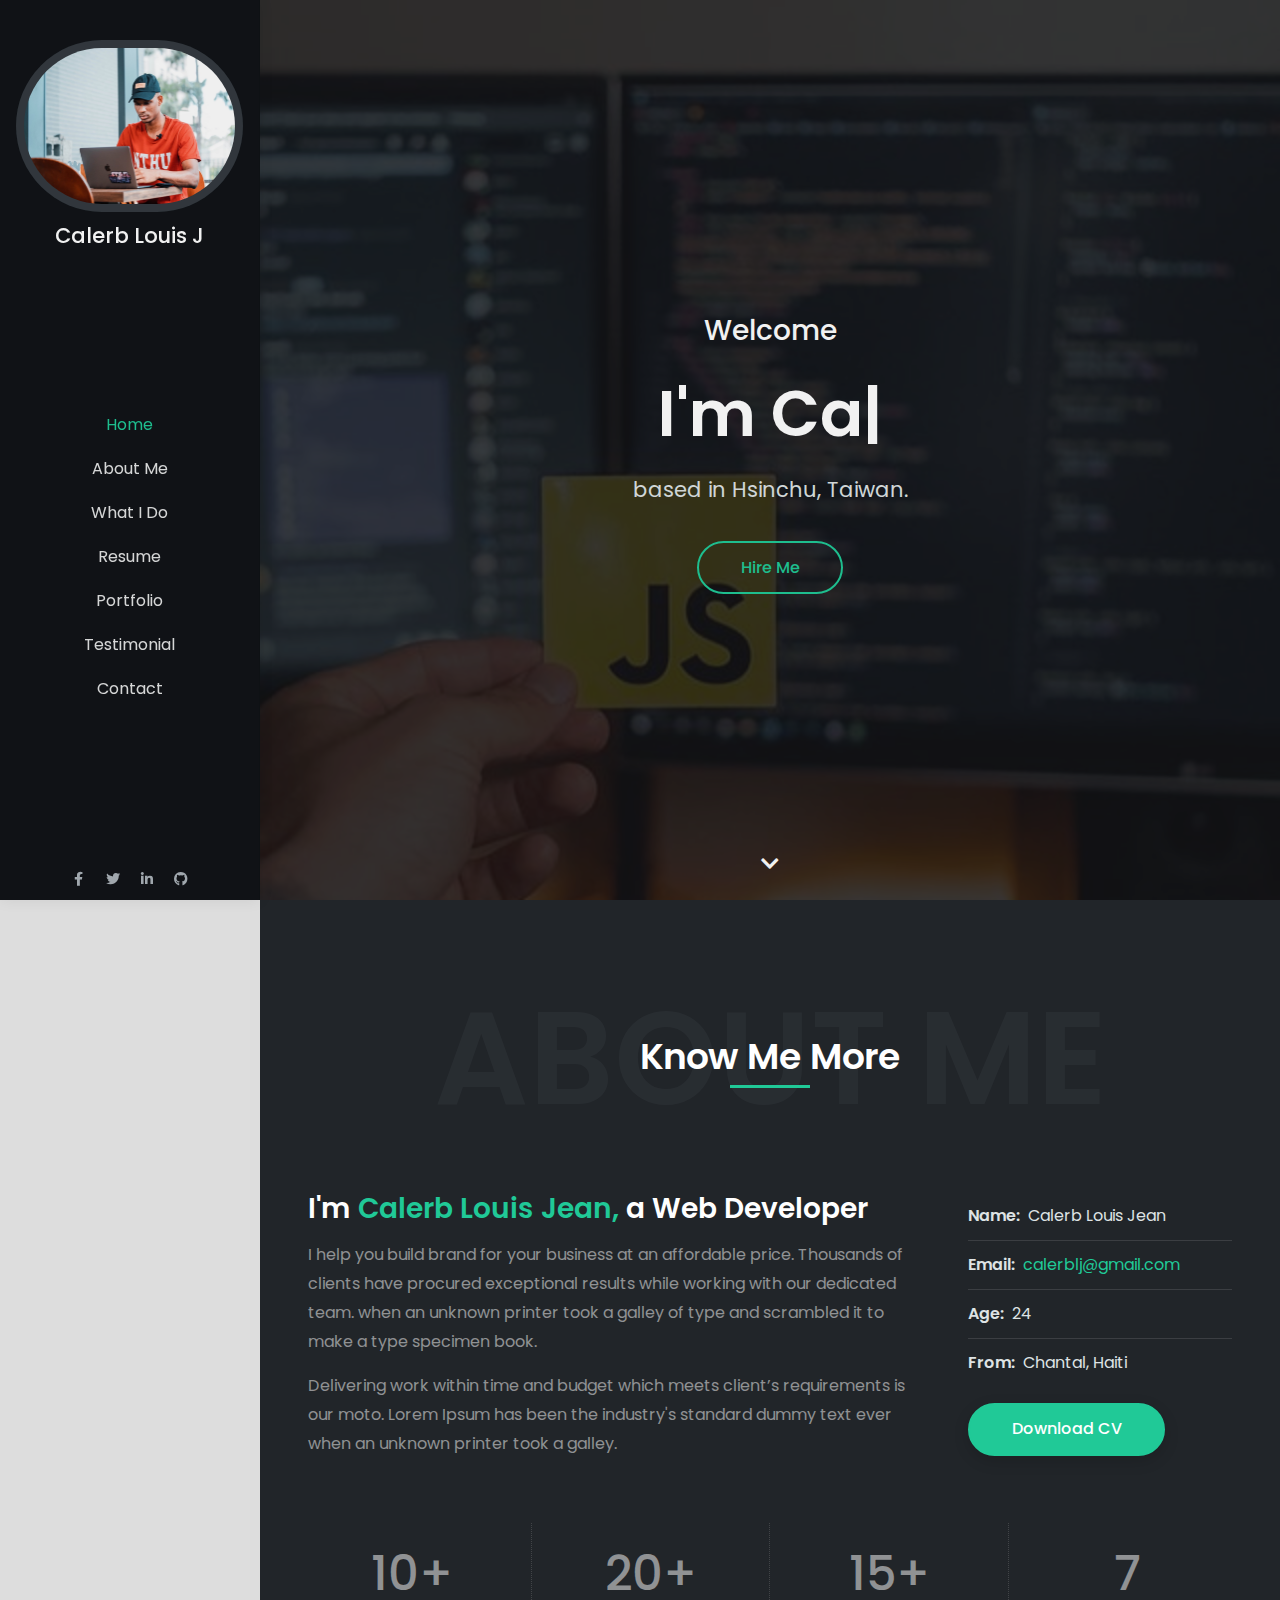
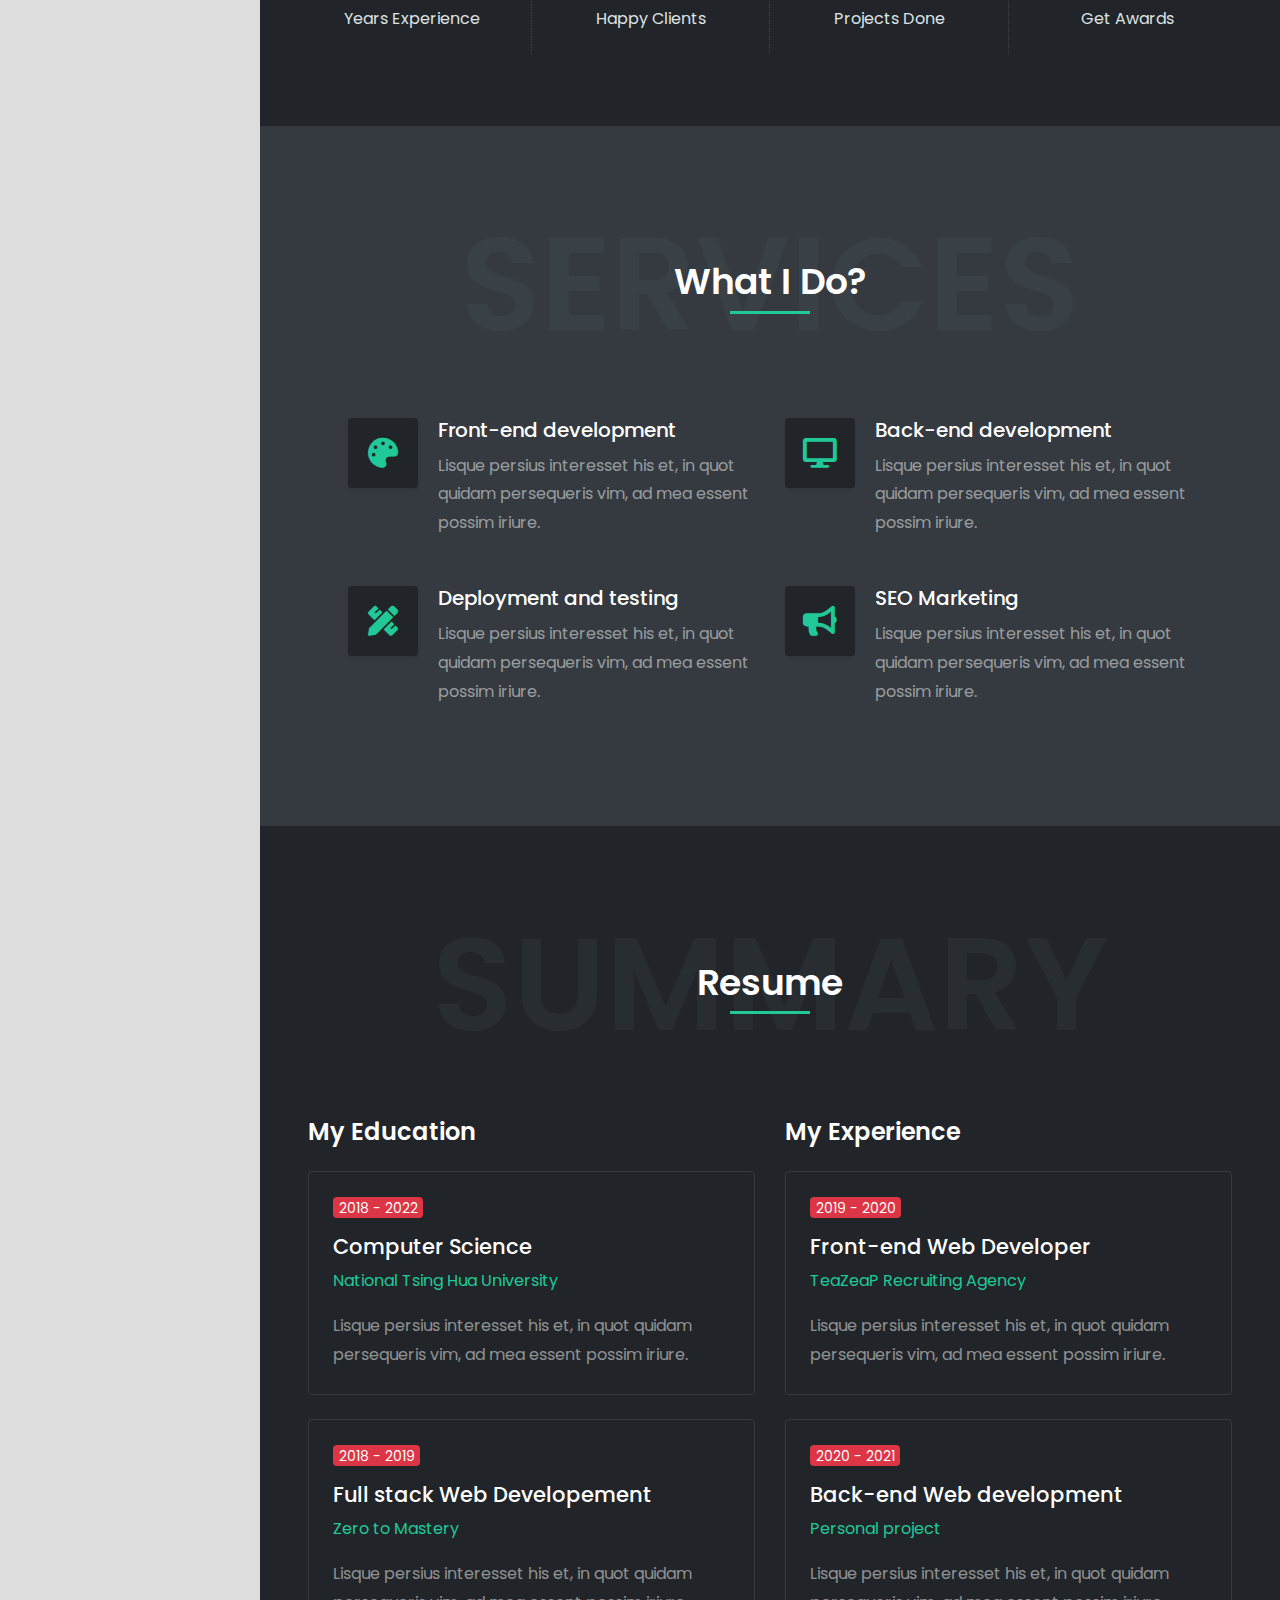
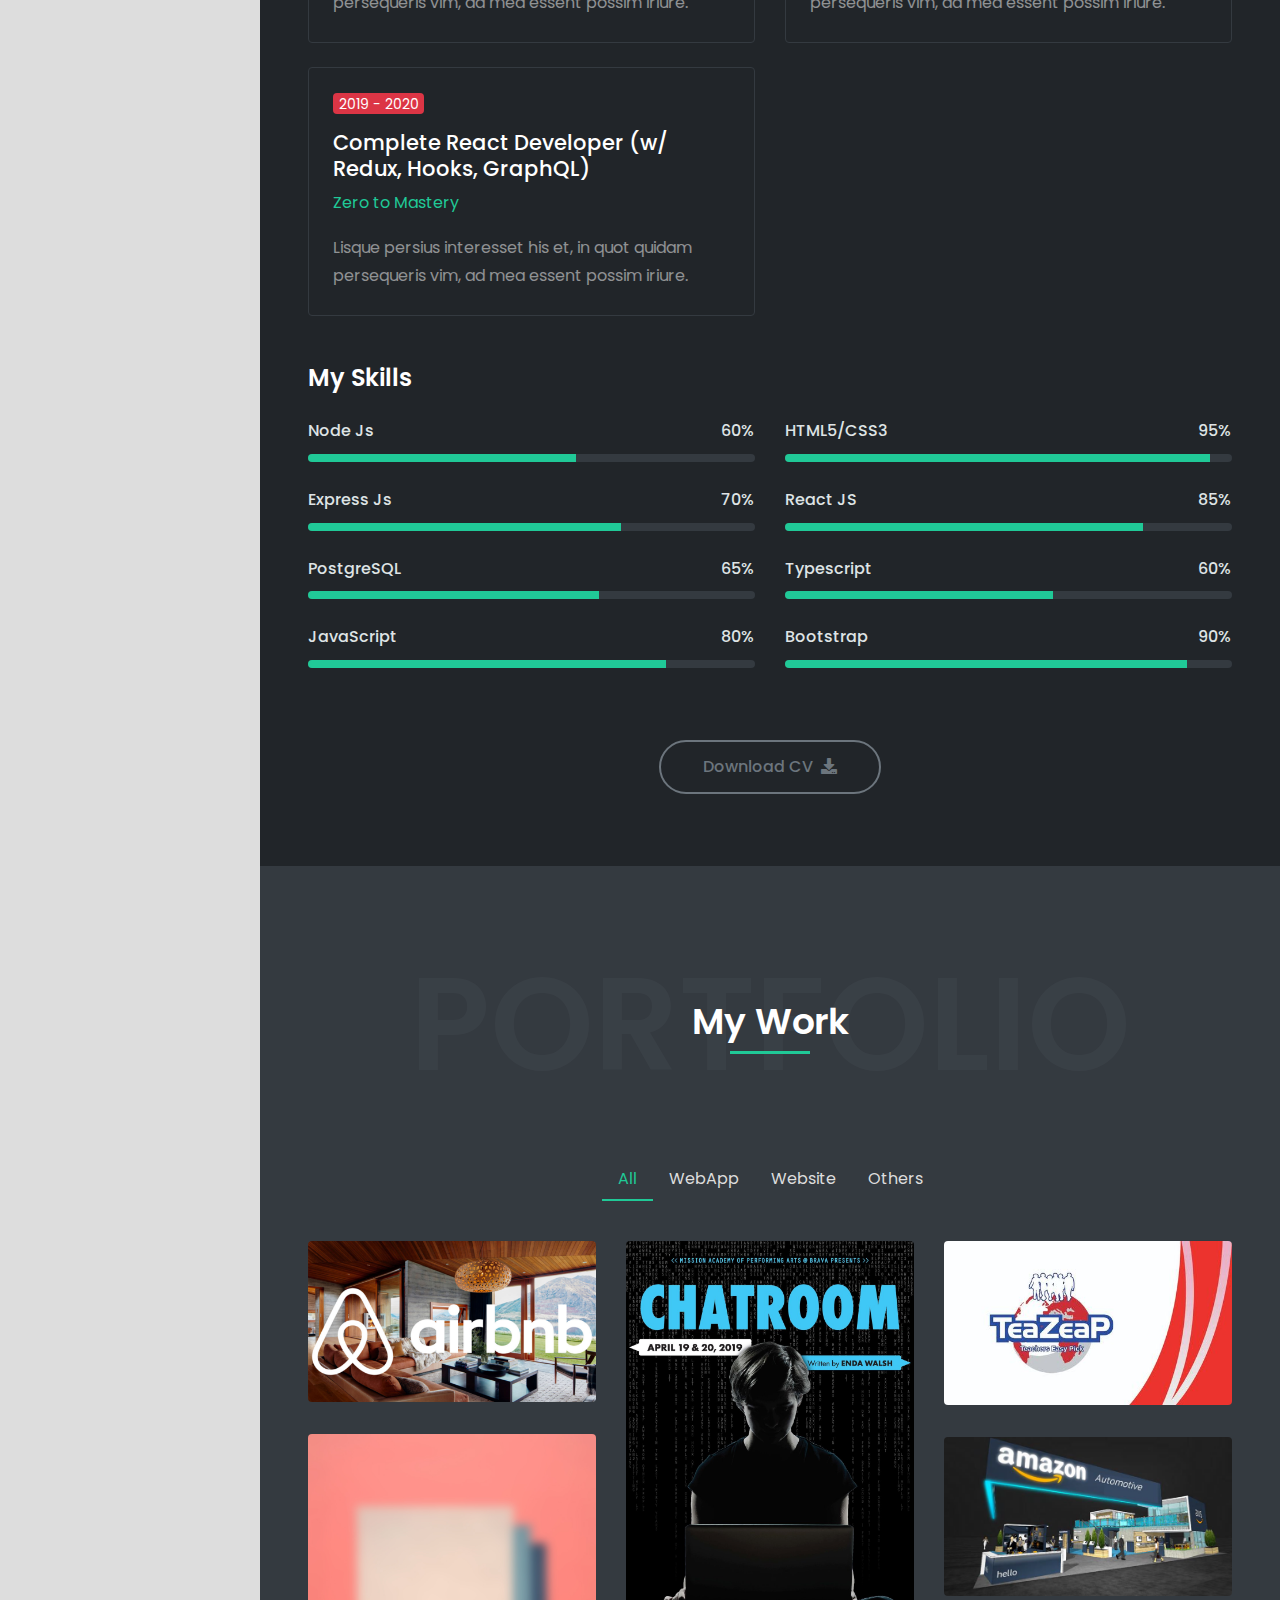
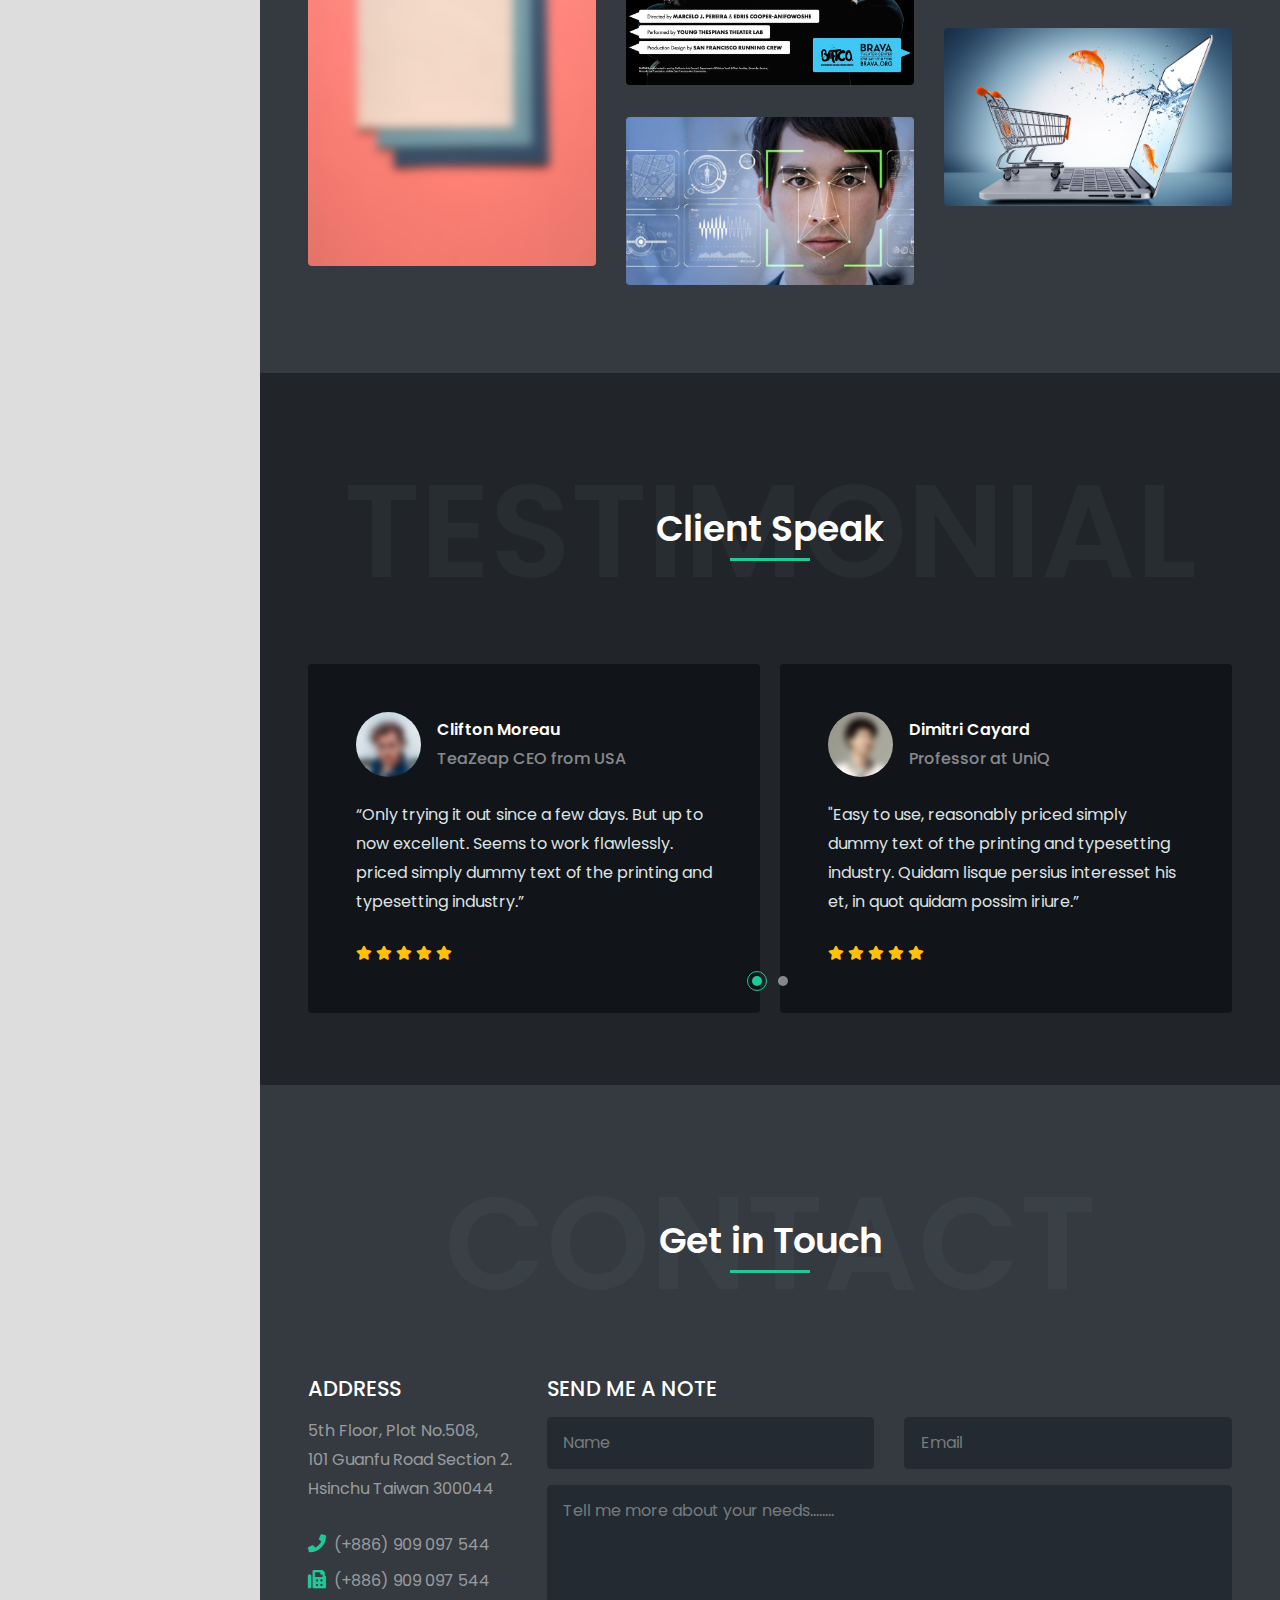
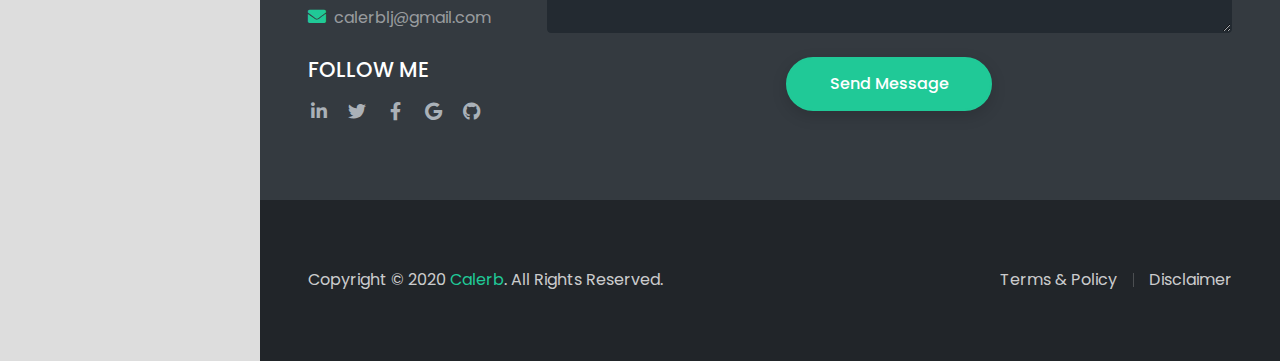
==== commit 10c5183c: "Wrong" ====
--- a/HTML/index.html
+++ b/HTML/index.html
@@ -112,7 +112,7 @@
     <section id="home">
       <div class="hero-wrap">
         <div class="hero-mask opacity-8 bg-dark"></div>
-        <div class="hero-bg" style="background-image:url('images/back.jpg');"></div>
+        <div class="hero-bg parallax" style="background-image:url('images/back.jpg');"></div>
         <div class="hero-content section d-flex fullscreen">
           <div class="container my-auto">
             <div class="row">
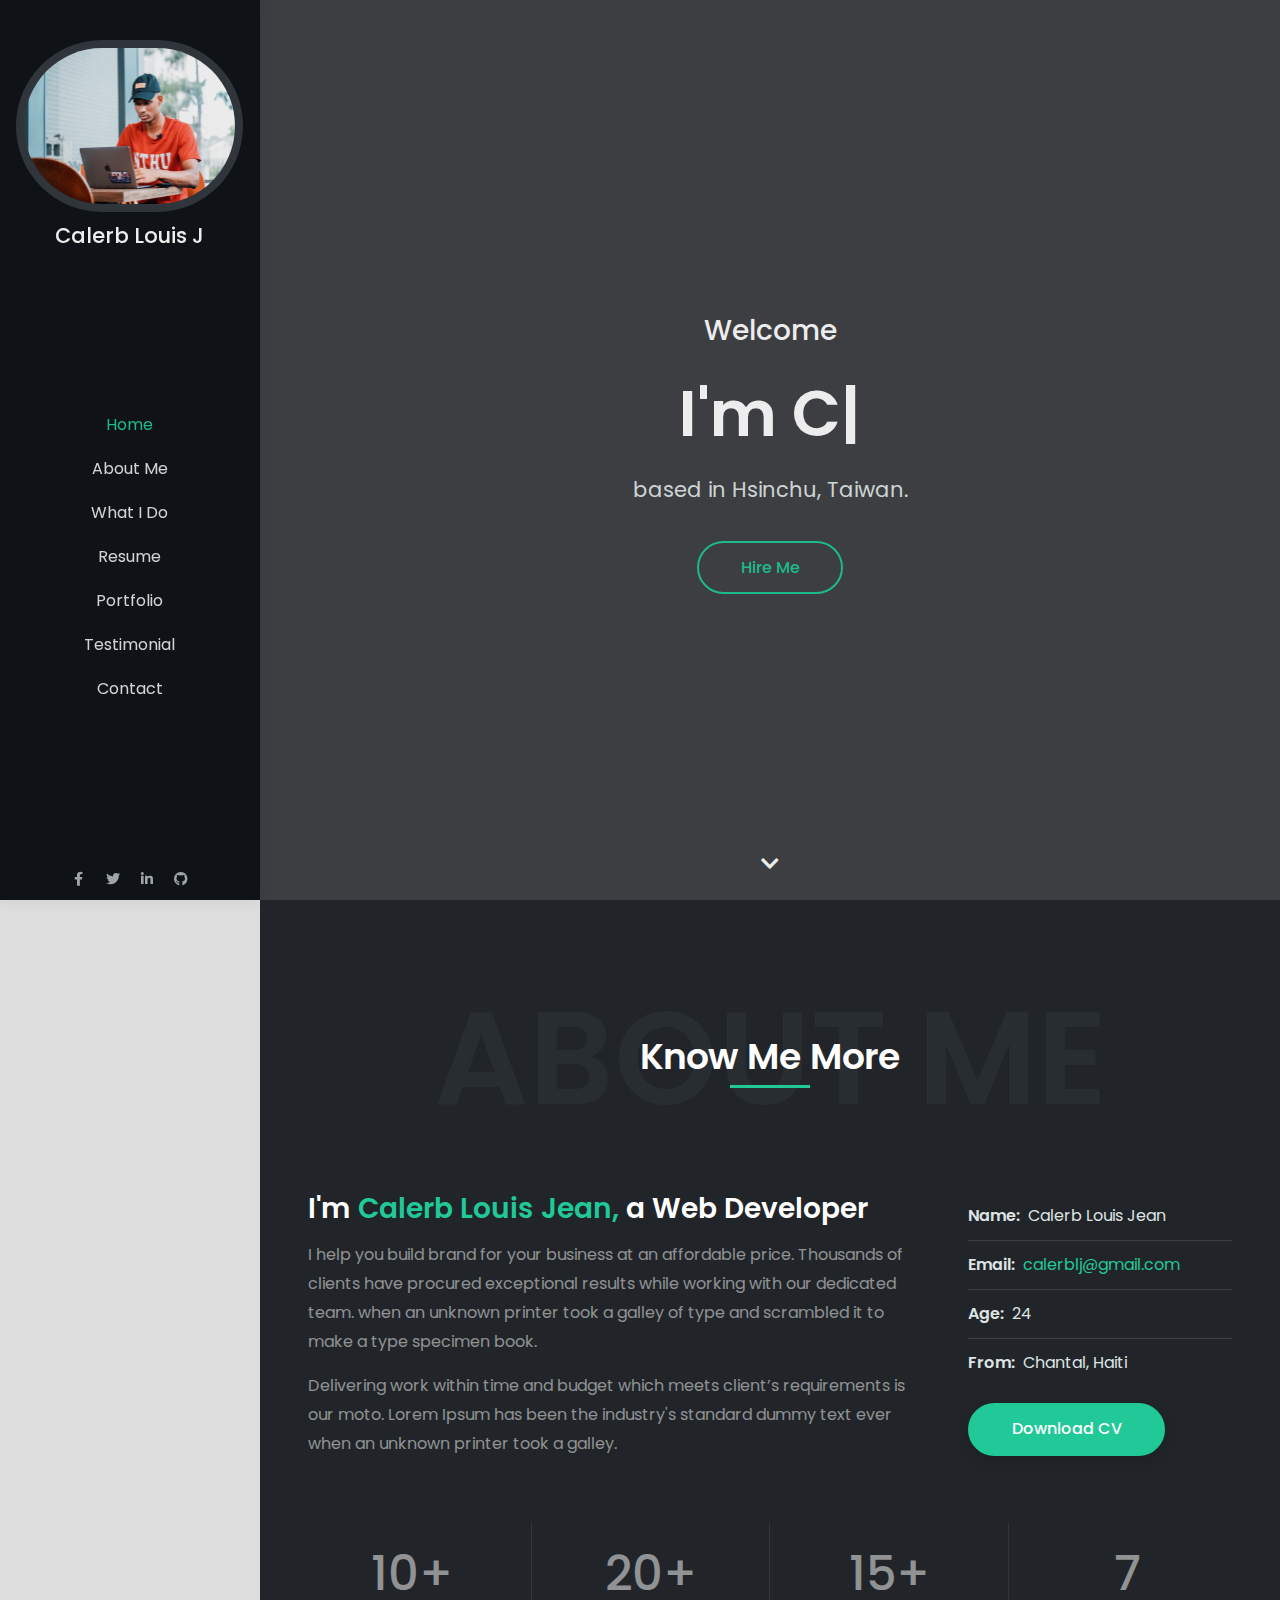
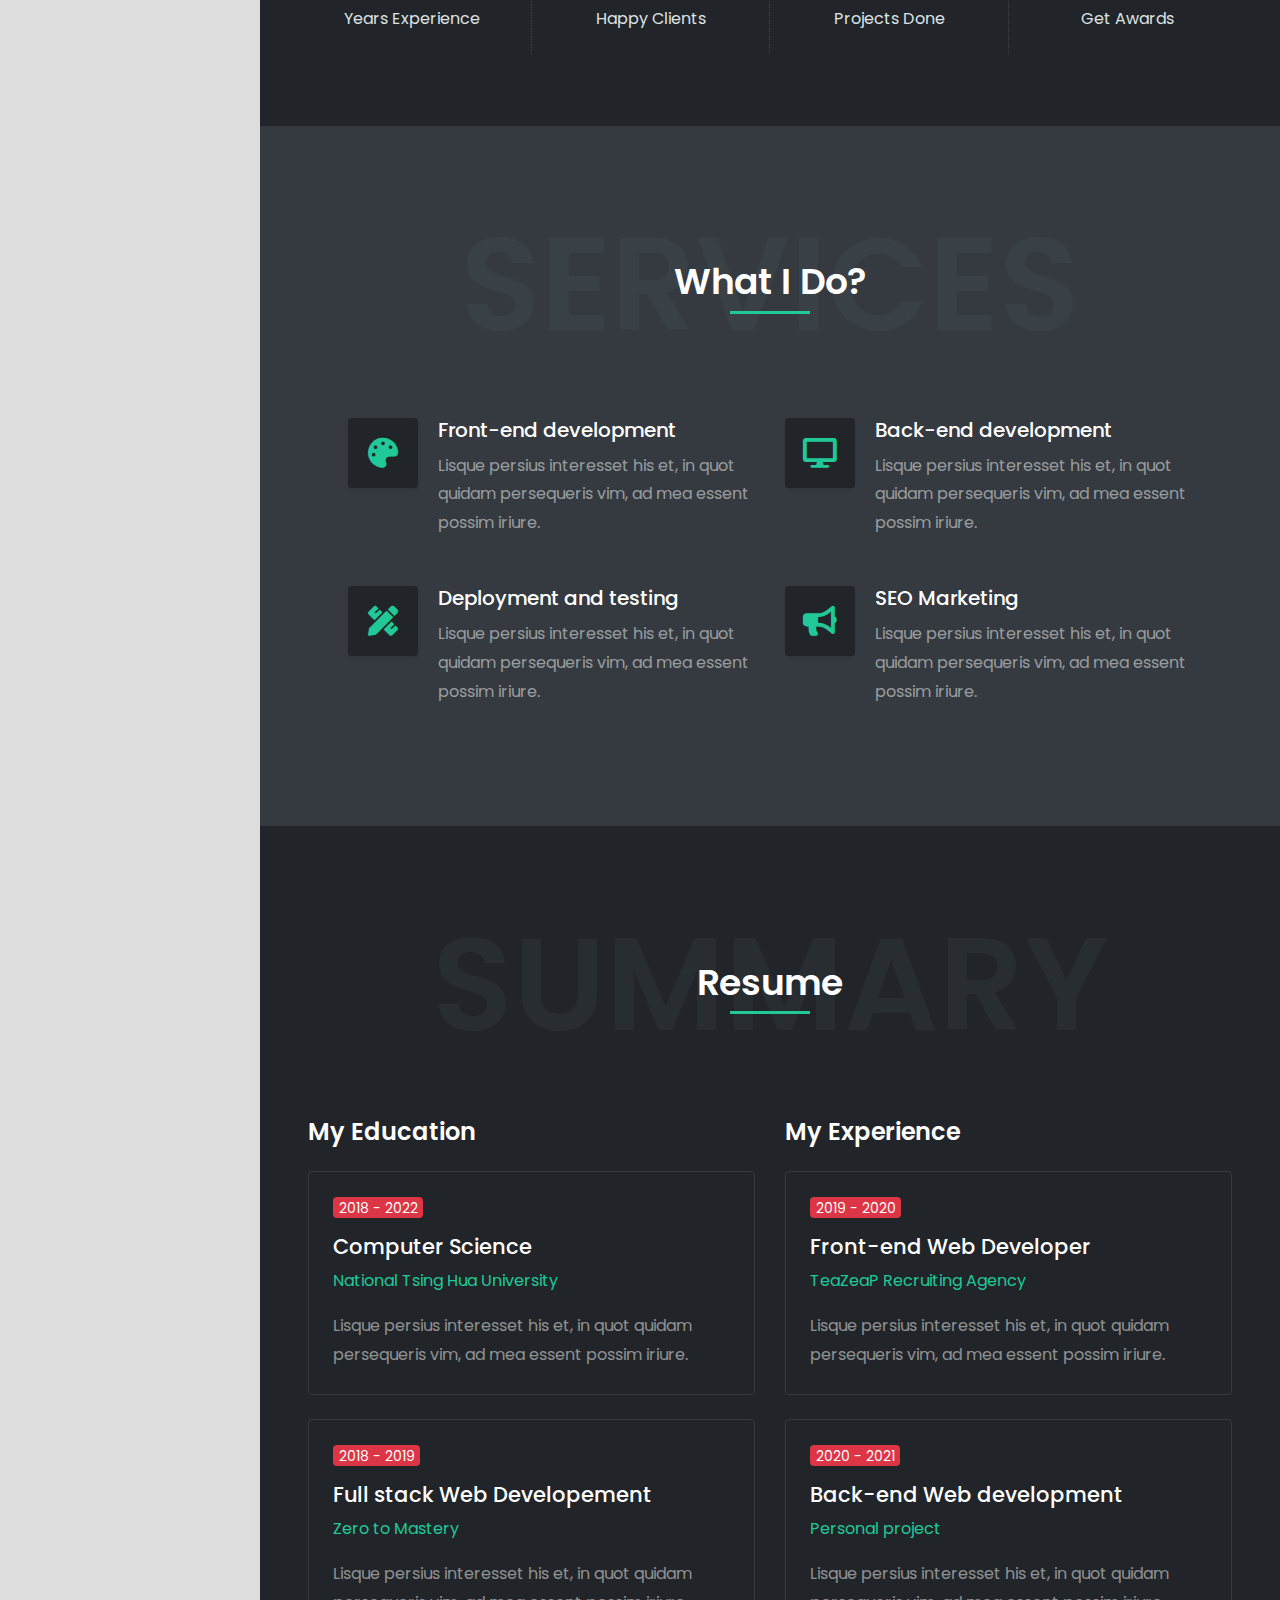
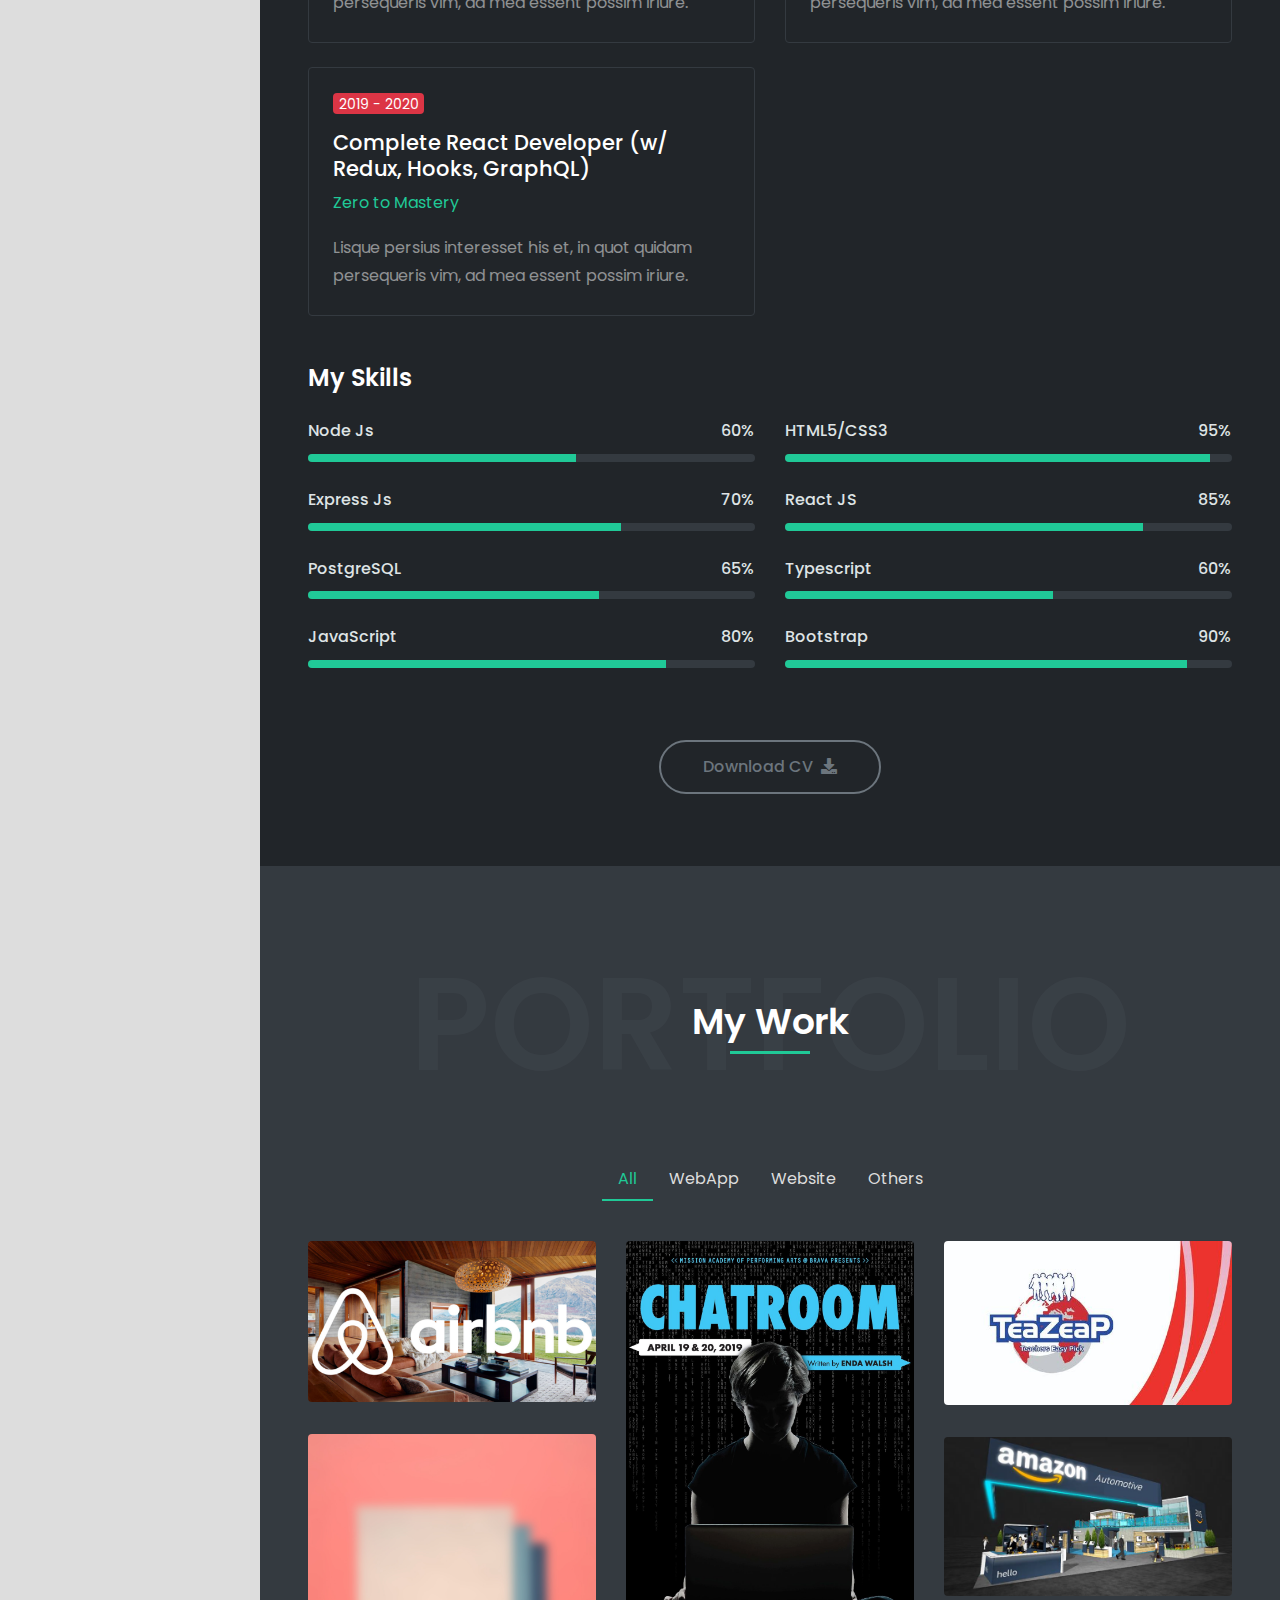
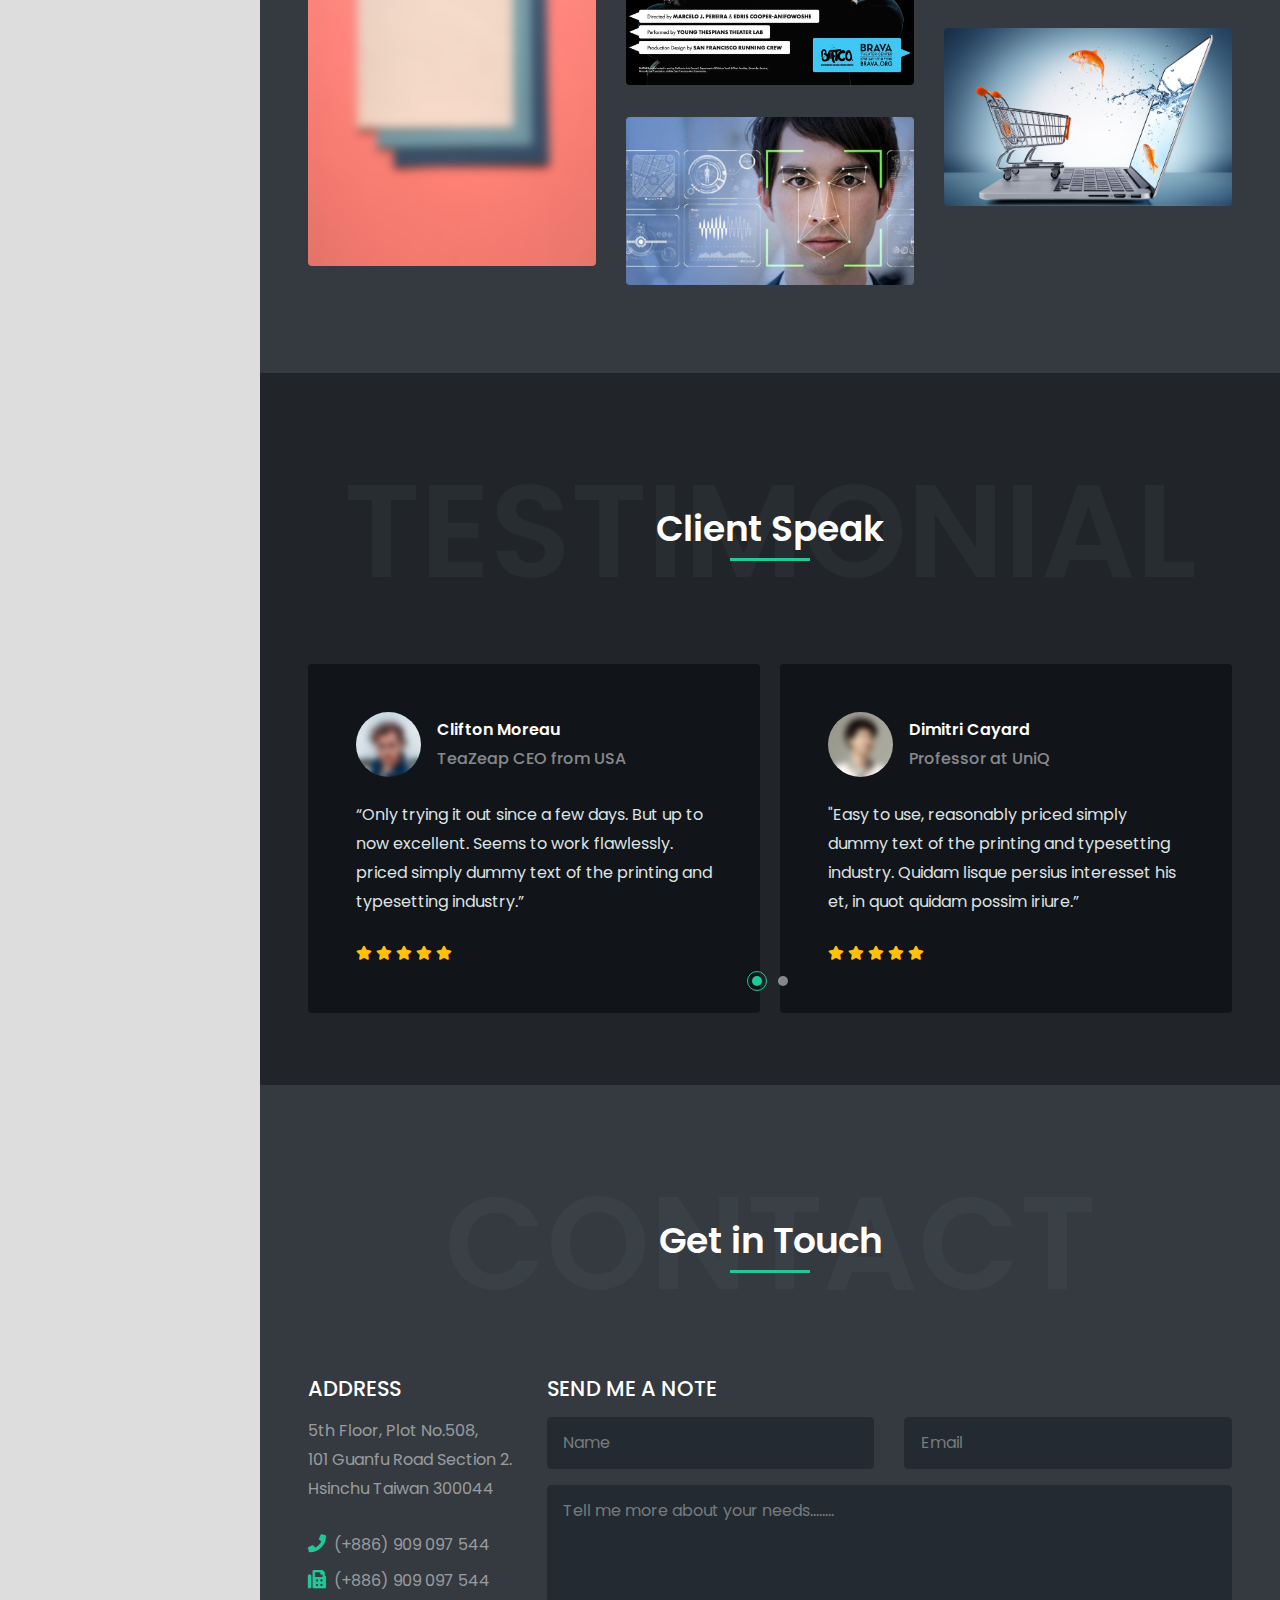
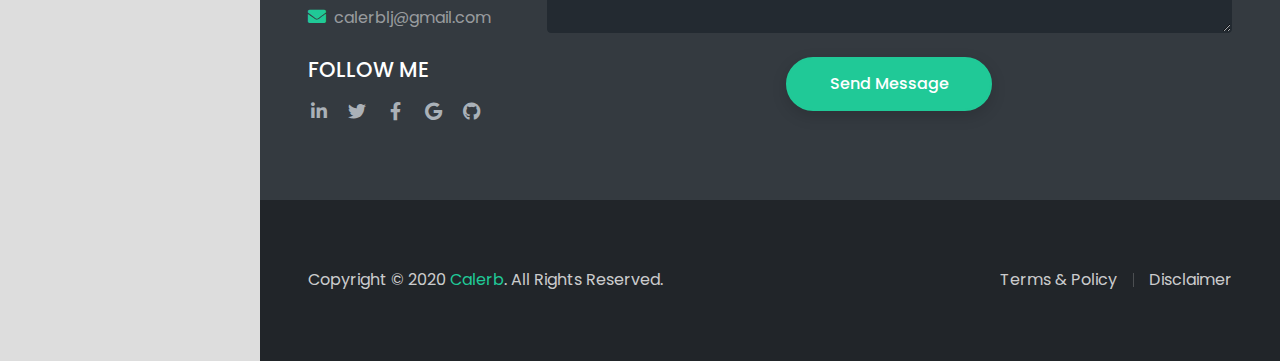
==== commit 1e3ccf6a: "Trial" ====
--- a/HTML/index.html
+++ b/HTML/index.html
@@ -112,7 +112,7 @@
     <section id="home">
       <div class="hero-wrap">
         <div class="hero-mask opacity-8 bg-dark"></div>
-        <div class="hero-bg parallax" style="background-image:url('images/back.jpg');"></div>
+        <div class="hero-bg parallax" style="background-image:url('https://www.pentasia.com/rails/active_storage/blobs/eyJfcmFpbHMiOnsibWVzc2FnZSI6IkJBaHBBaXhwIiwiZXhwIjpudWxsLCJwdXIiOiJibG9iX2lkIn19--9b531a296e23edbb0ae0d85e4160a44a71b44f8e/1662_original.jpg');"></div>
         <div class="hero-content section d-flex fullscreen">
           <div class="container my-auto">
             <div class="row">
--- a/HTML/css/stylesheet.css
+++ b/HTML/css/stylesheet.css
@@ -2502,7 +2502,7 @@
 }
 .hero-wrap .hero-bg {
   z-index: 0;
-  background-attachment: fixed ;
+  background-attachment: fixed;
   background-position: center center;
   background-repeat: no-repeat;
   background-size: cover;
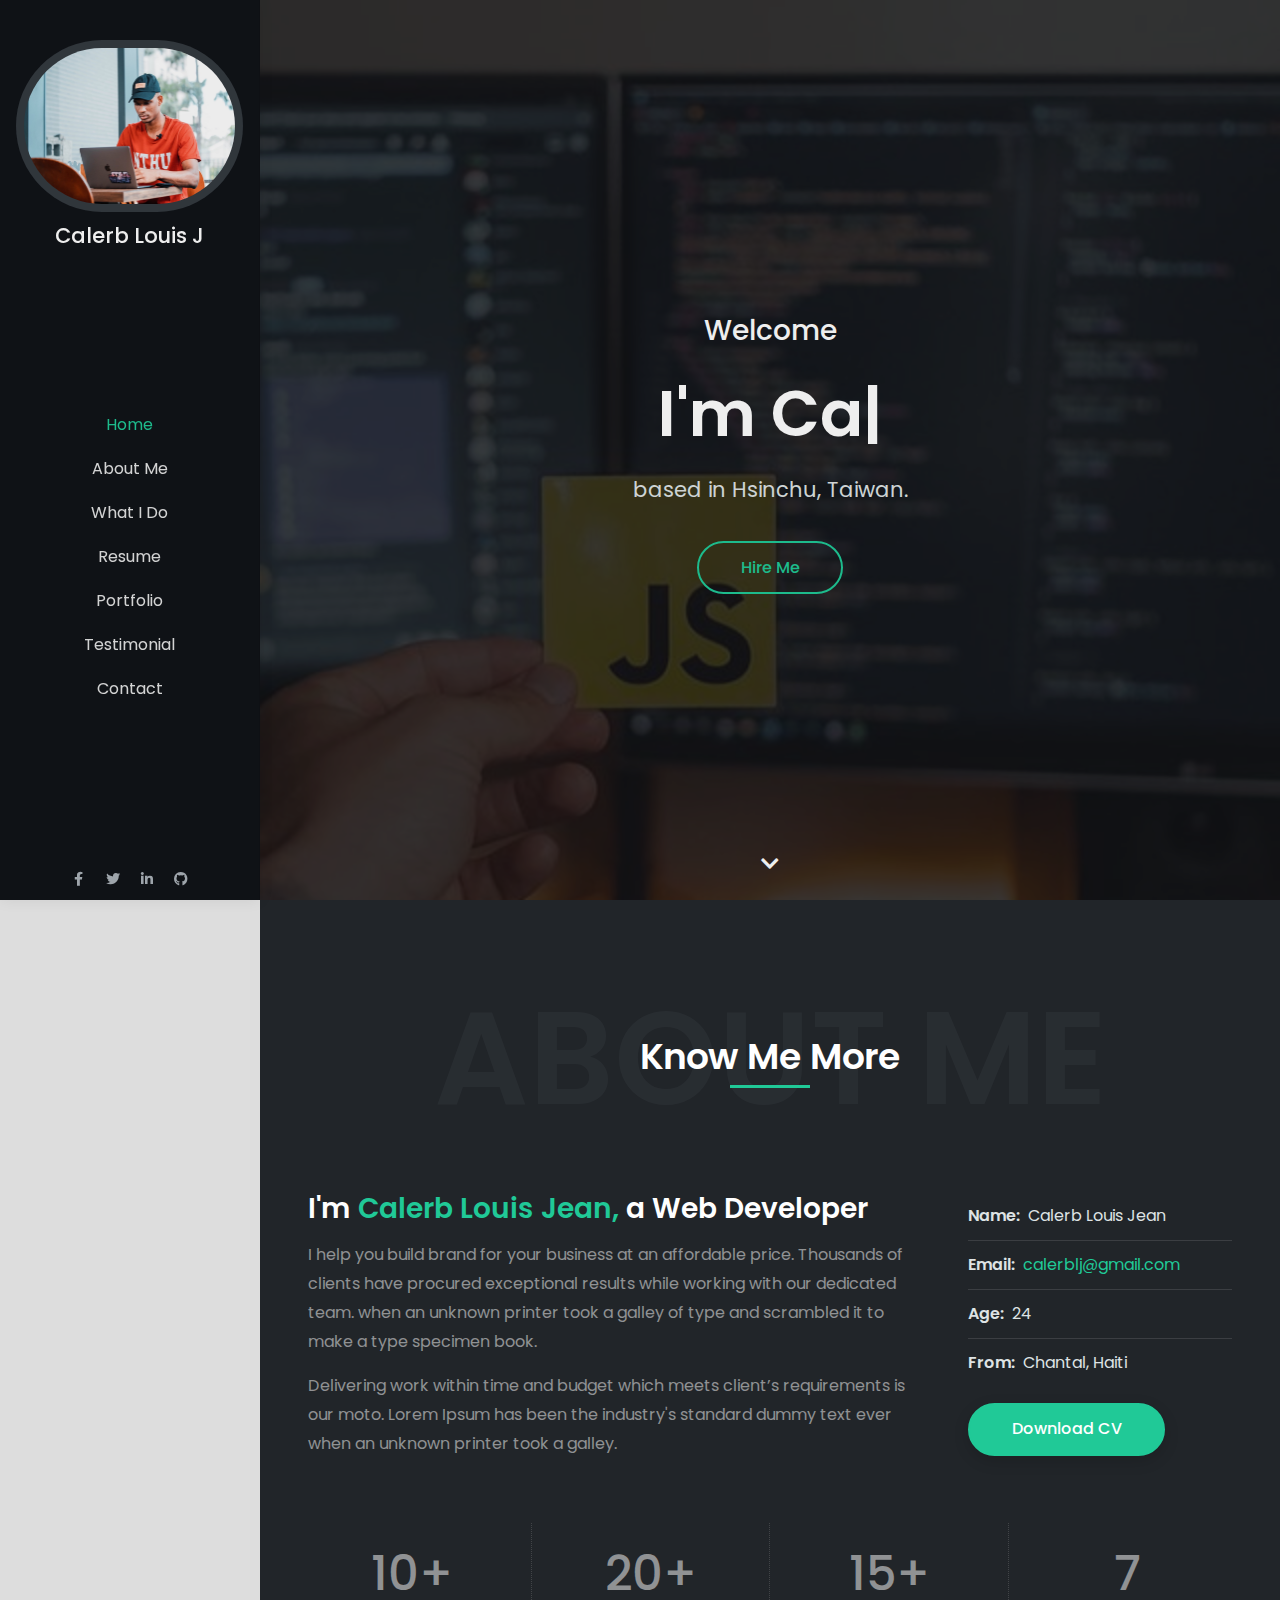
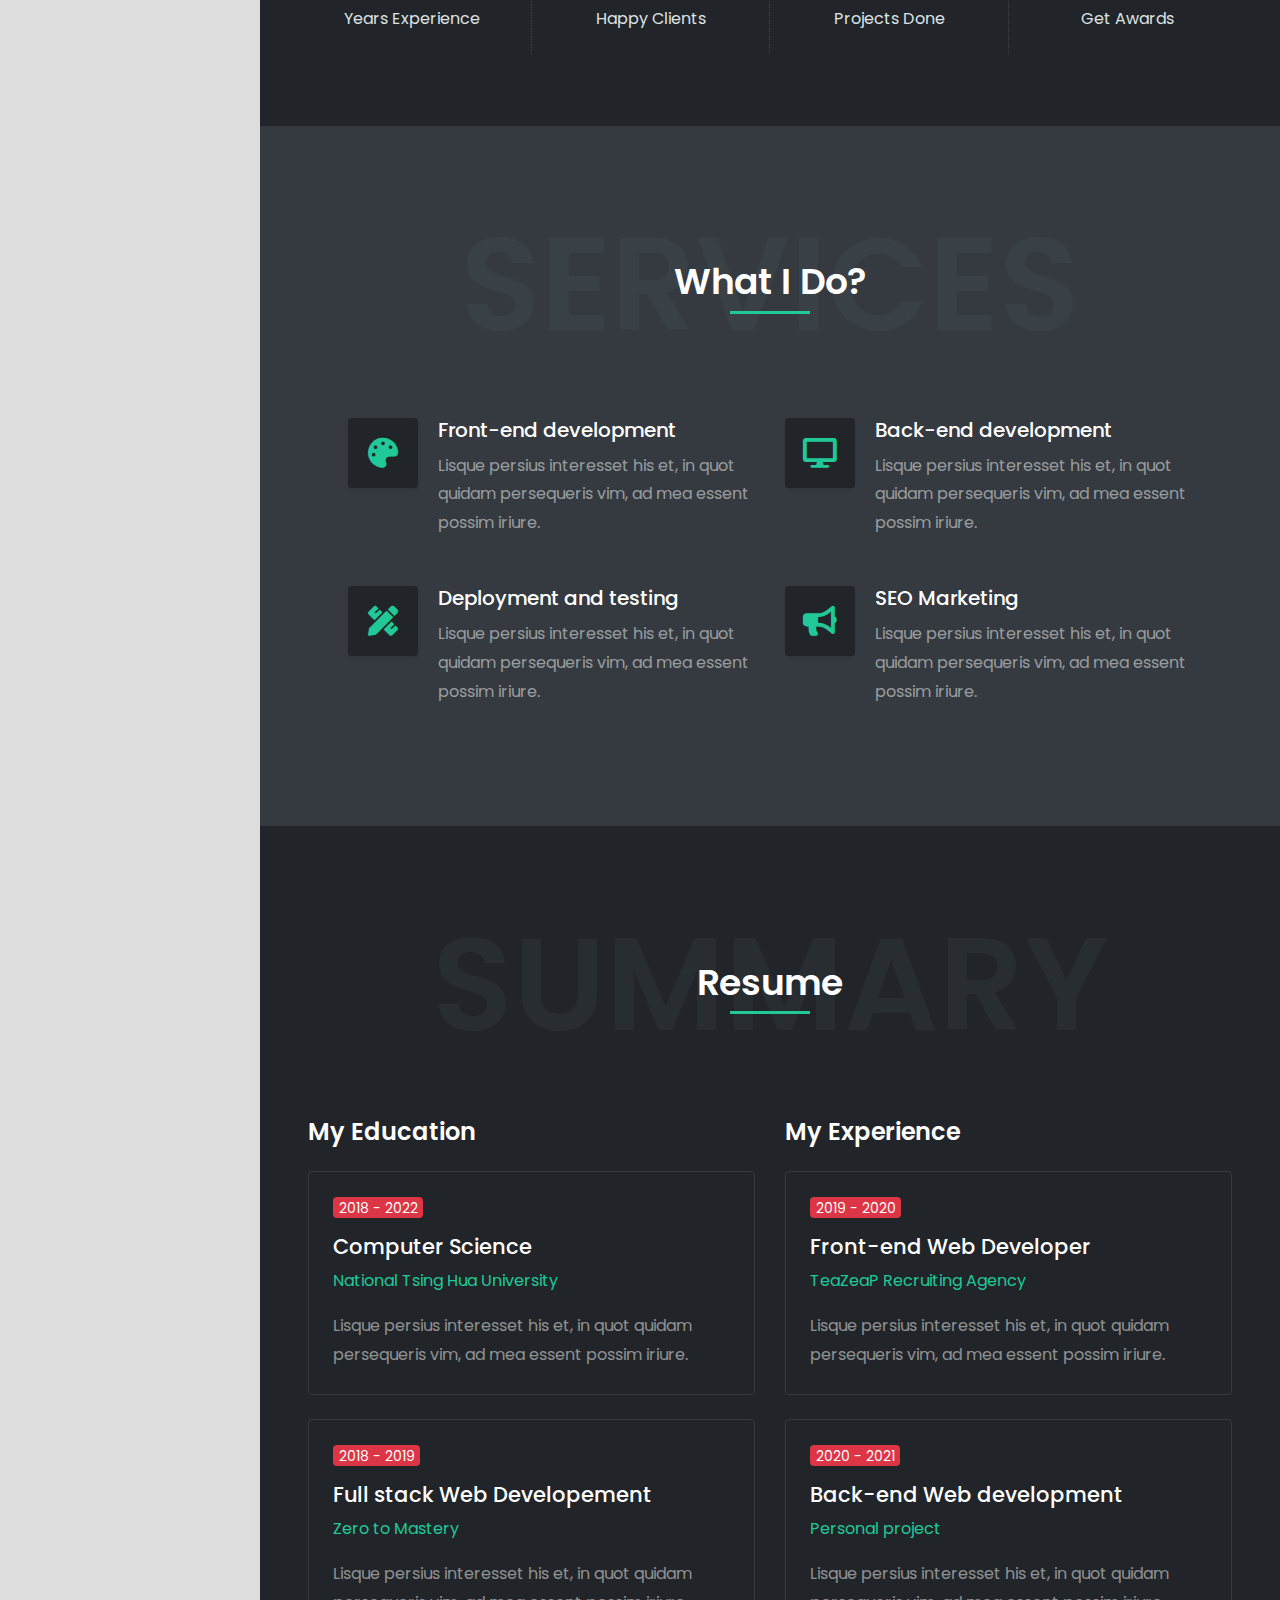
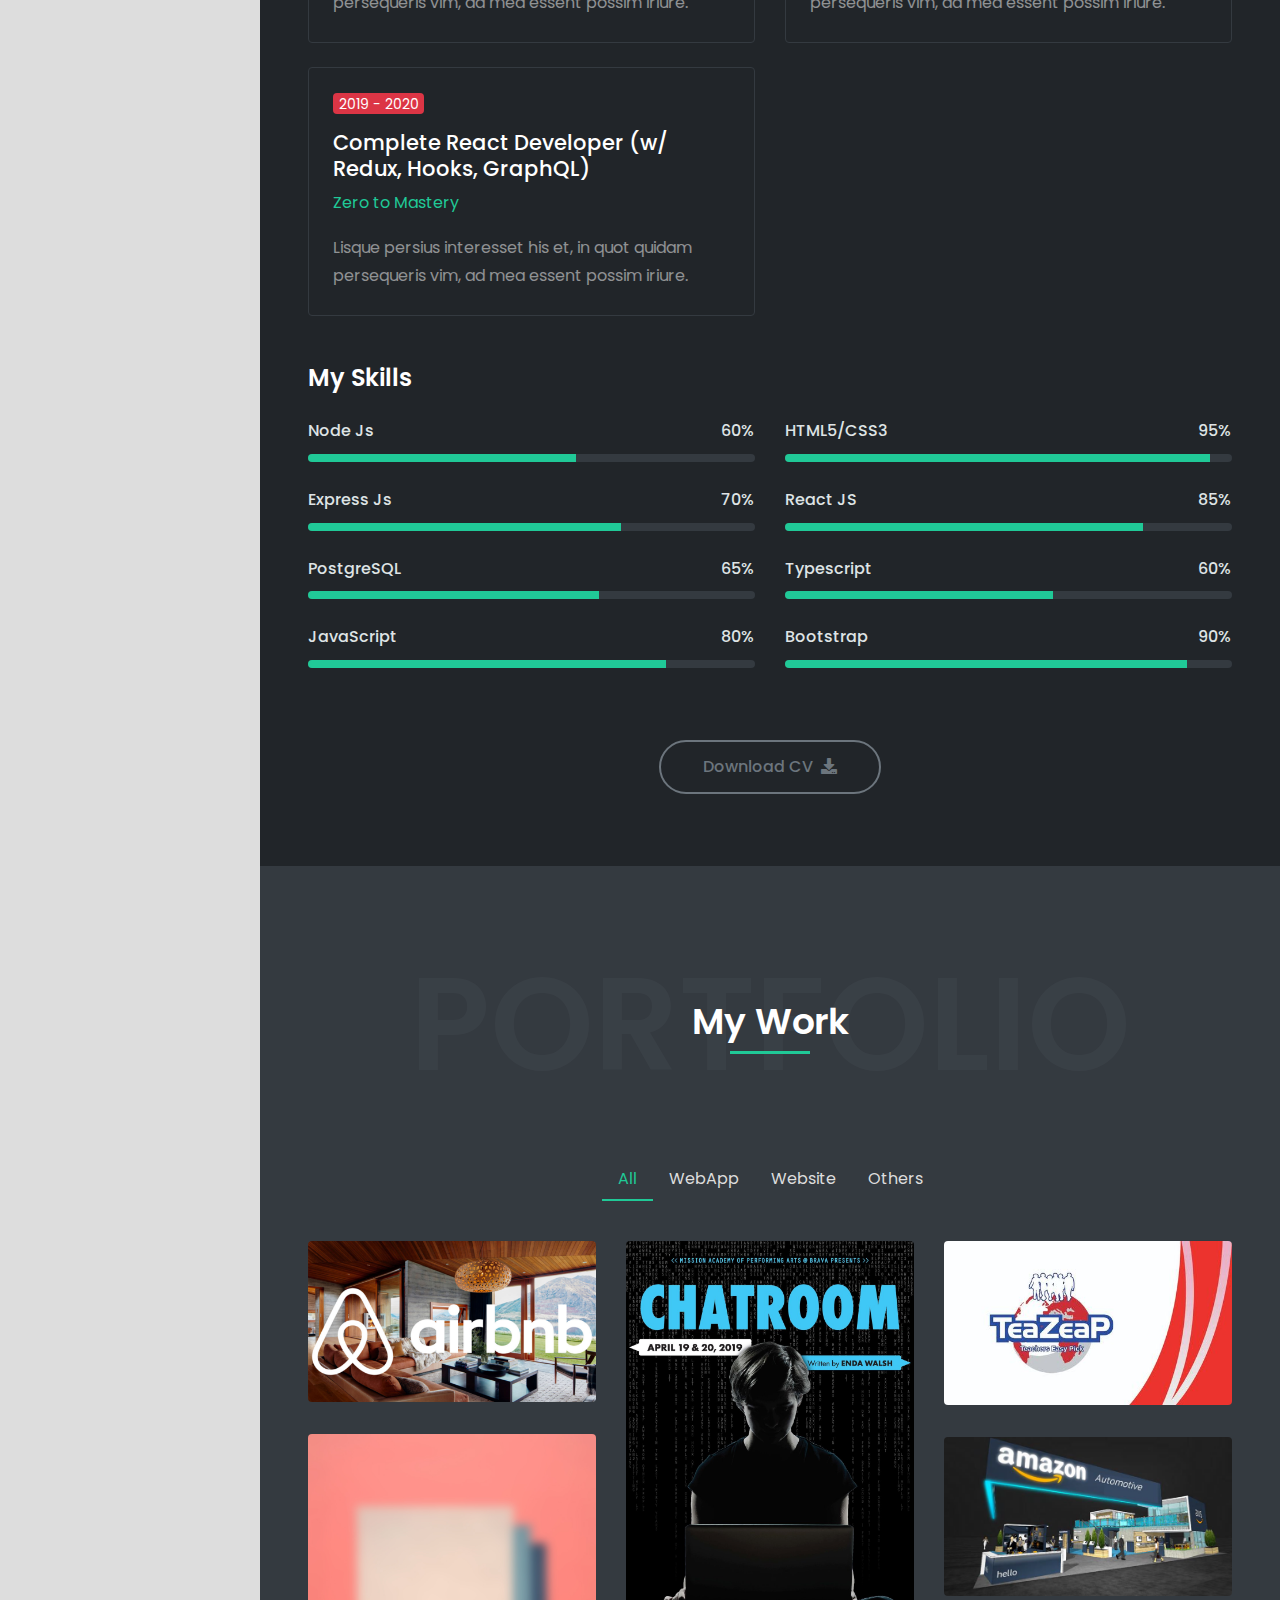
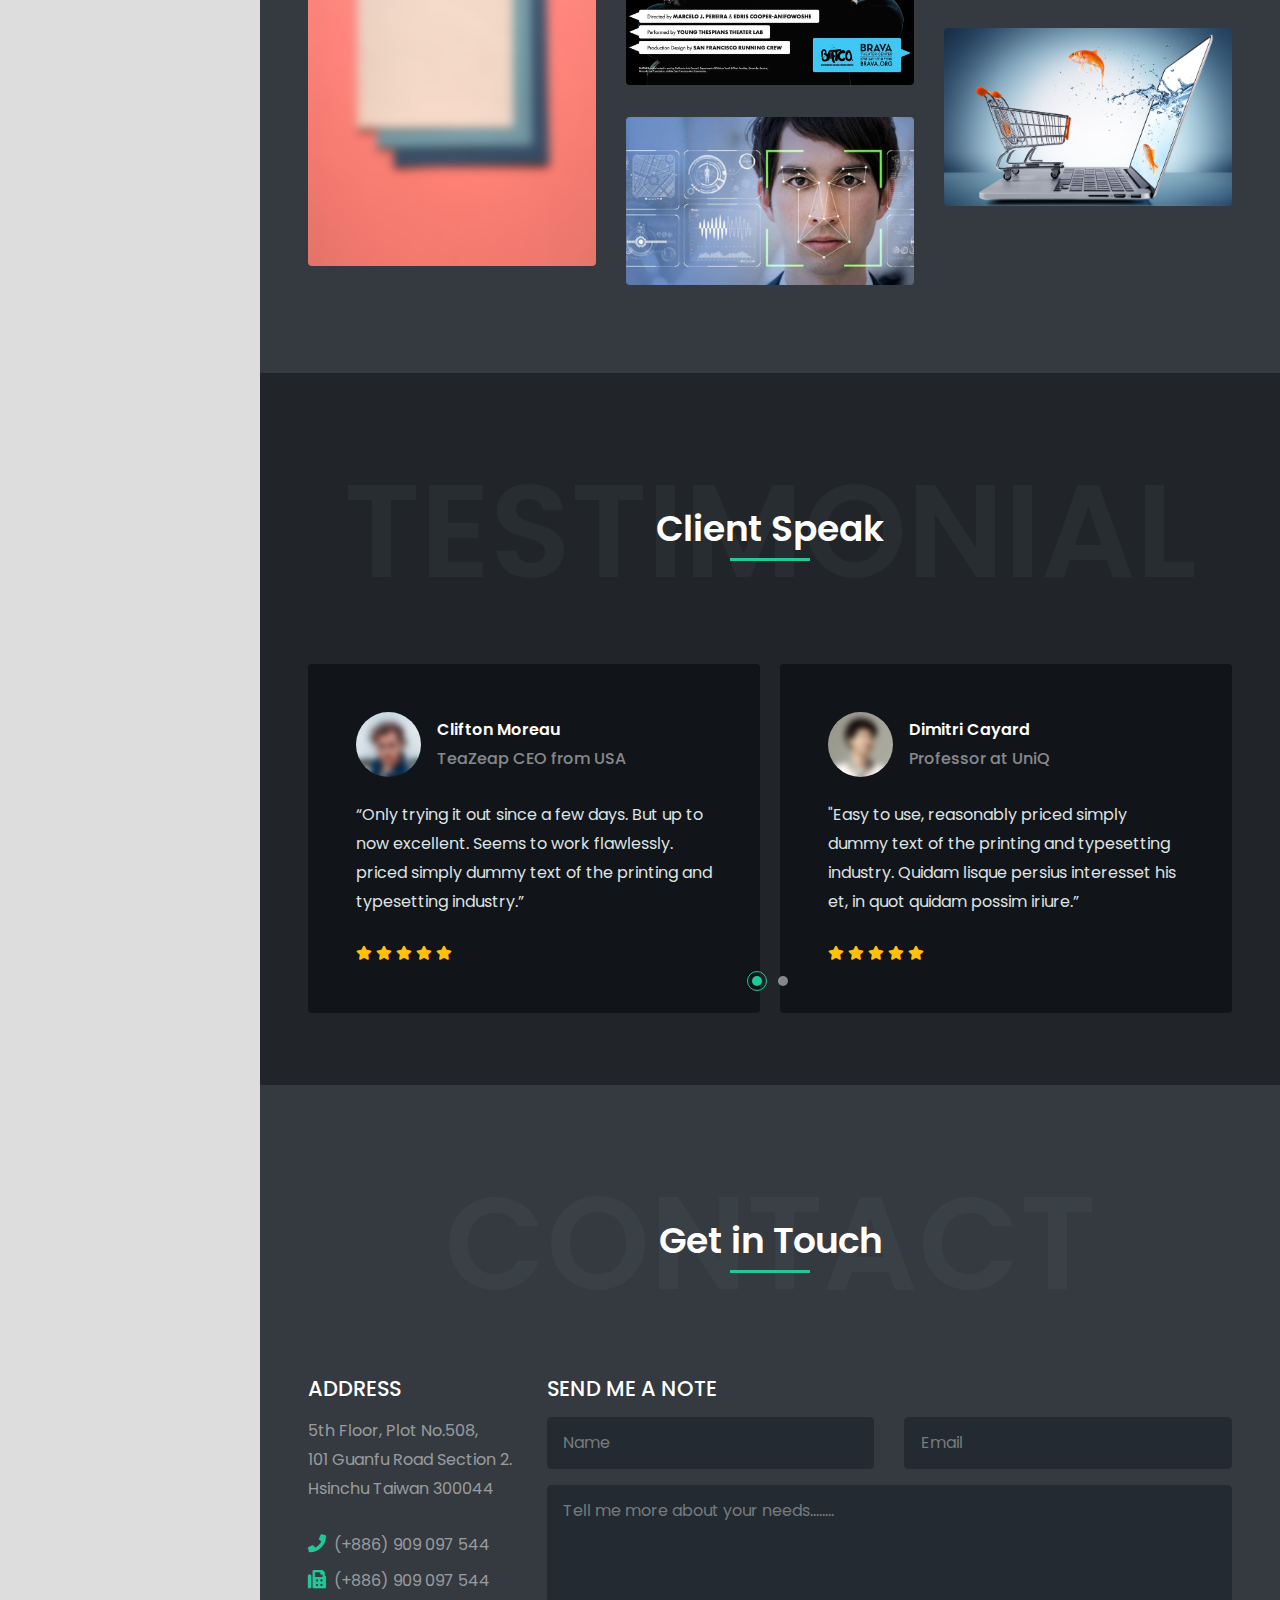
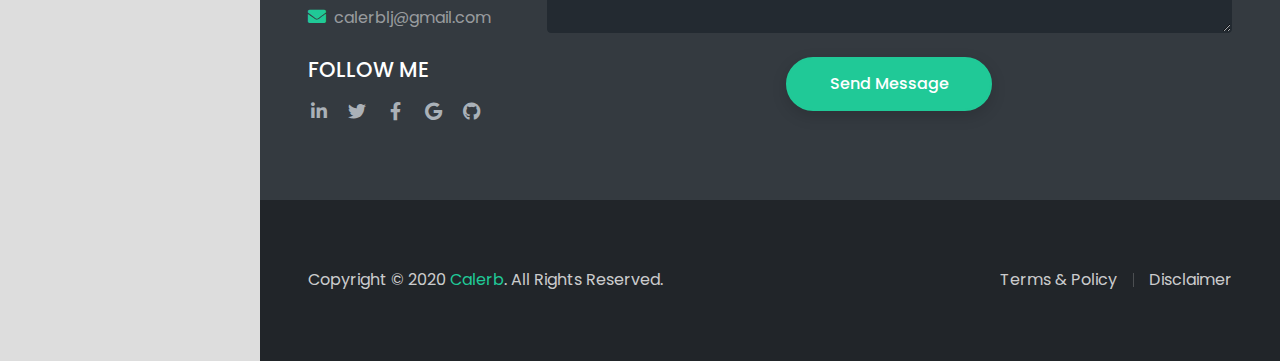
==== commit 00bb373b: "Trial" ====
--- a/HTML/index.html
+++ b/HTML/index.html
@@ -112,7 +112,7 @@
     <section id="home">
       <div class="hero-wrap">
         <div class="hero-mask opacity-8 bg-dark"></div>
-        <div class="hero-bg parallax" style="background-image:url('https://www.pentasia.com/rails/active_storage/blobs/eyJfcmFpbHMiOnsibWVzc2FnZSI6IkJBaHBBaXhwIiwiZXhwIjpudWxsLCJwdXIiOiJibG9iX2lkIn19--9b531a296e23edbb0ae0d85e4160a44a71b44f8e/1662_original.jpg');"></div>
+        <div class="hero-bg parallax"></div>
         <div class="hero-content section d-flex fullscreen">
           <div class="container my-auto">
             <div class="row">
@@ -175,7 +175,7 @@
             </div>
             <div class="col-6 col-md-3">
               <div class="featured-box text-center">
-                <h4 class="text-12 text-white-50 mb-0"><span class="counter" data-from="0" data-to="10">20</span>+</h4>
+                <h4 class="text-12 text-white-50 mb-0"><span class="counter" data-from="0" data-to="">20</span>+</h4>
                 <p class="text-light mb-0">Happy Clients</p>
               </div>
             </div>
--- a/HTML/css/stylesheet.css
+++ b/HTML/css/stylesheet.css
@@ -2502,6 +2502,7 @@
 }
 .hero-wrap .hero-bg {
   z-index: 0;
+  background-image: url("../images/back.jpg");
   background-attachment: fixed;
   background-position: center center;
   background-repeat: no-repeat;
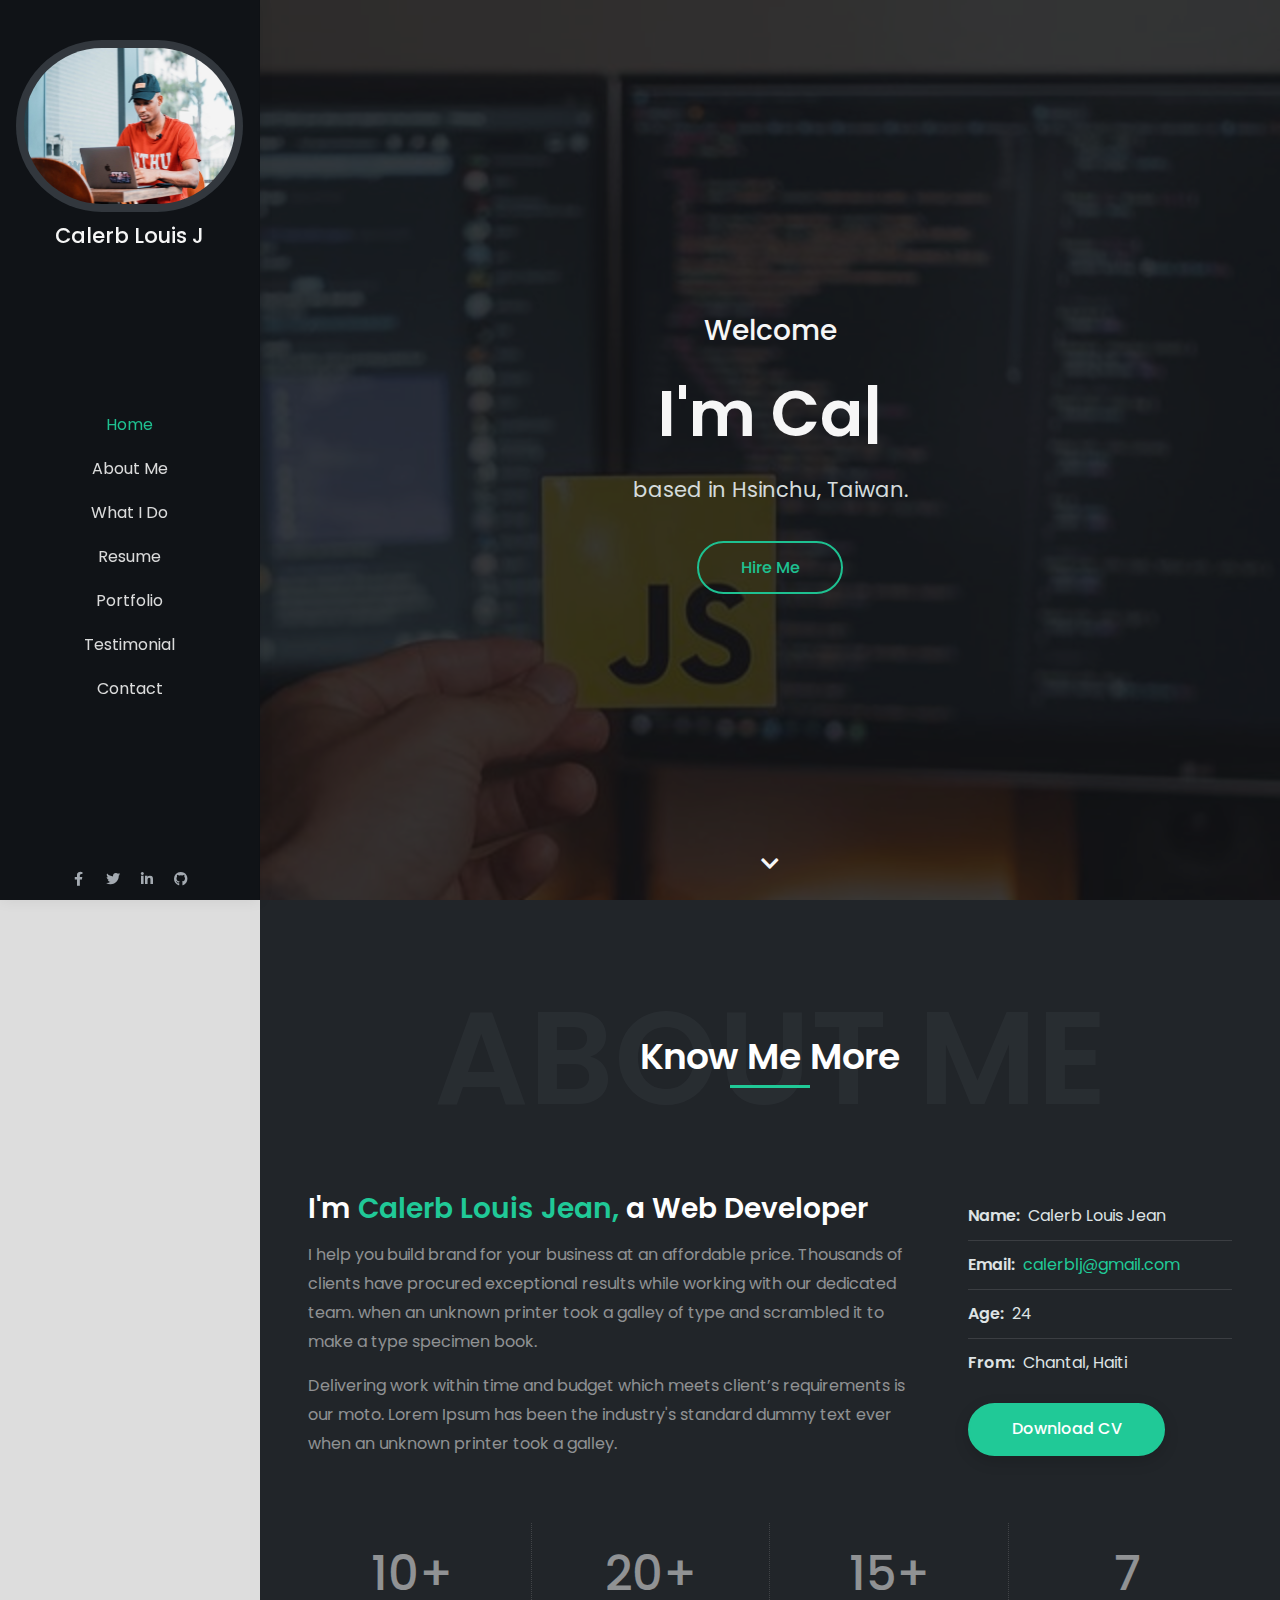
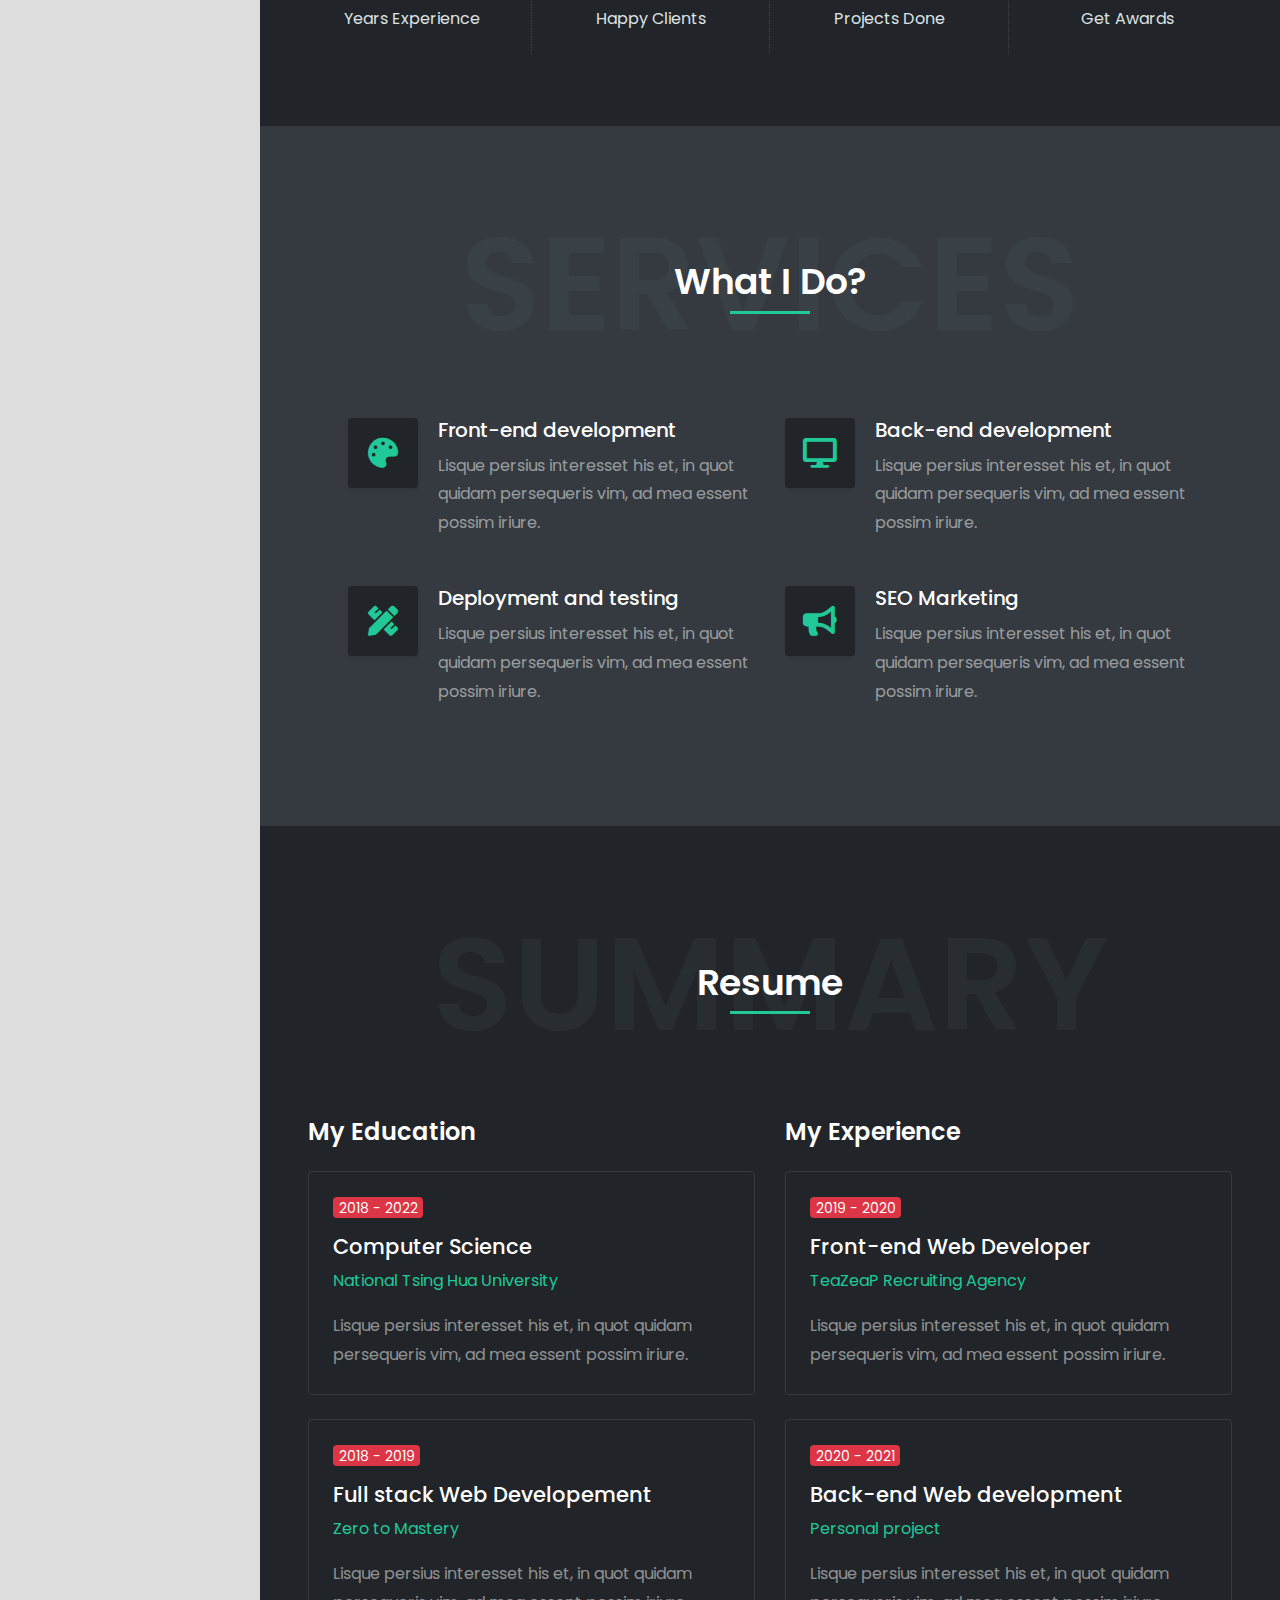
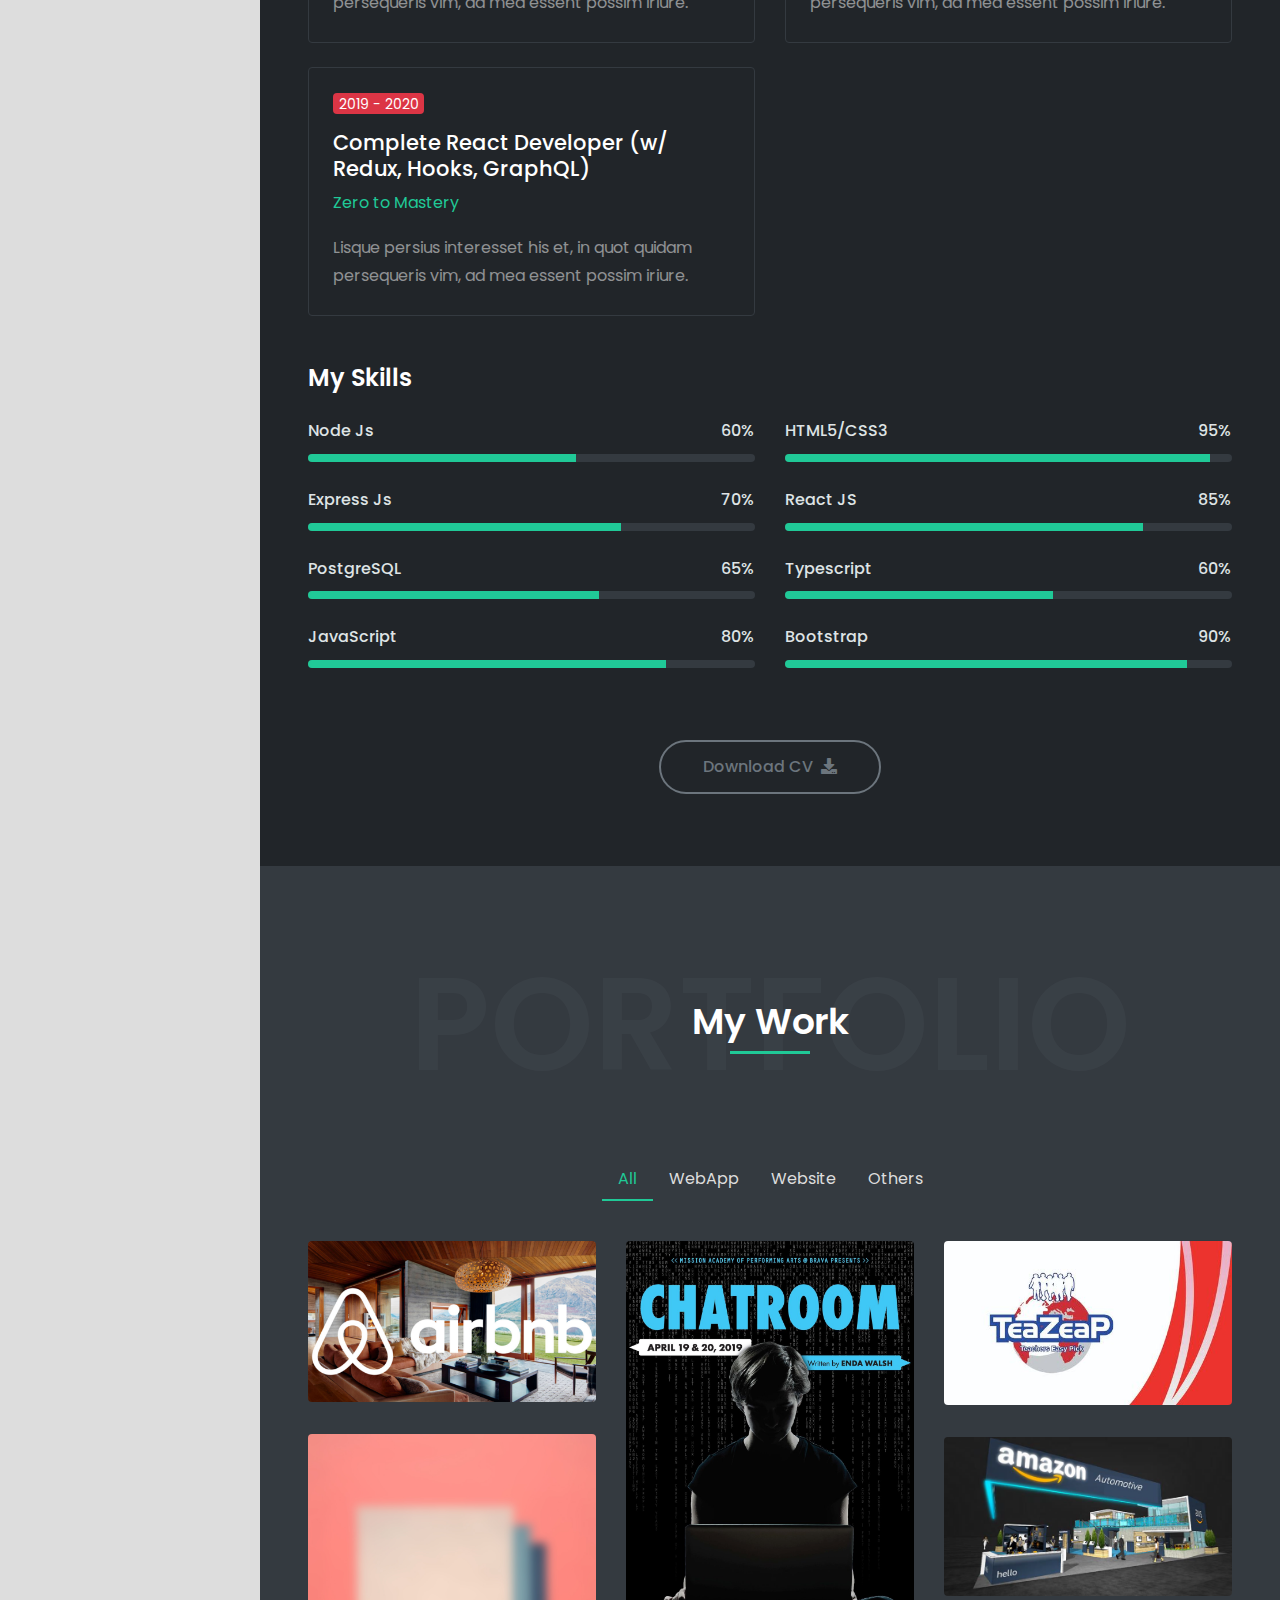
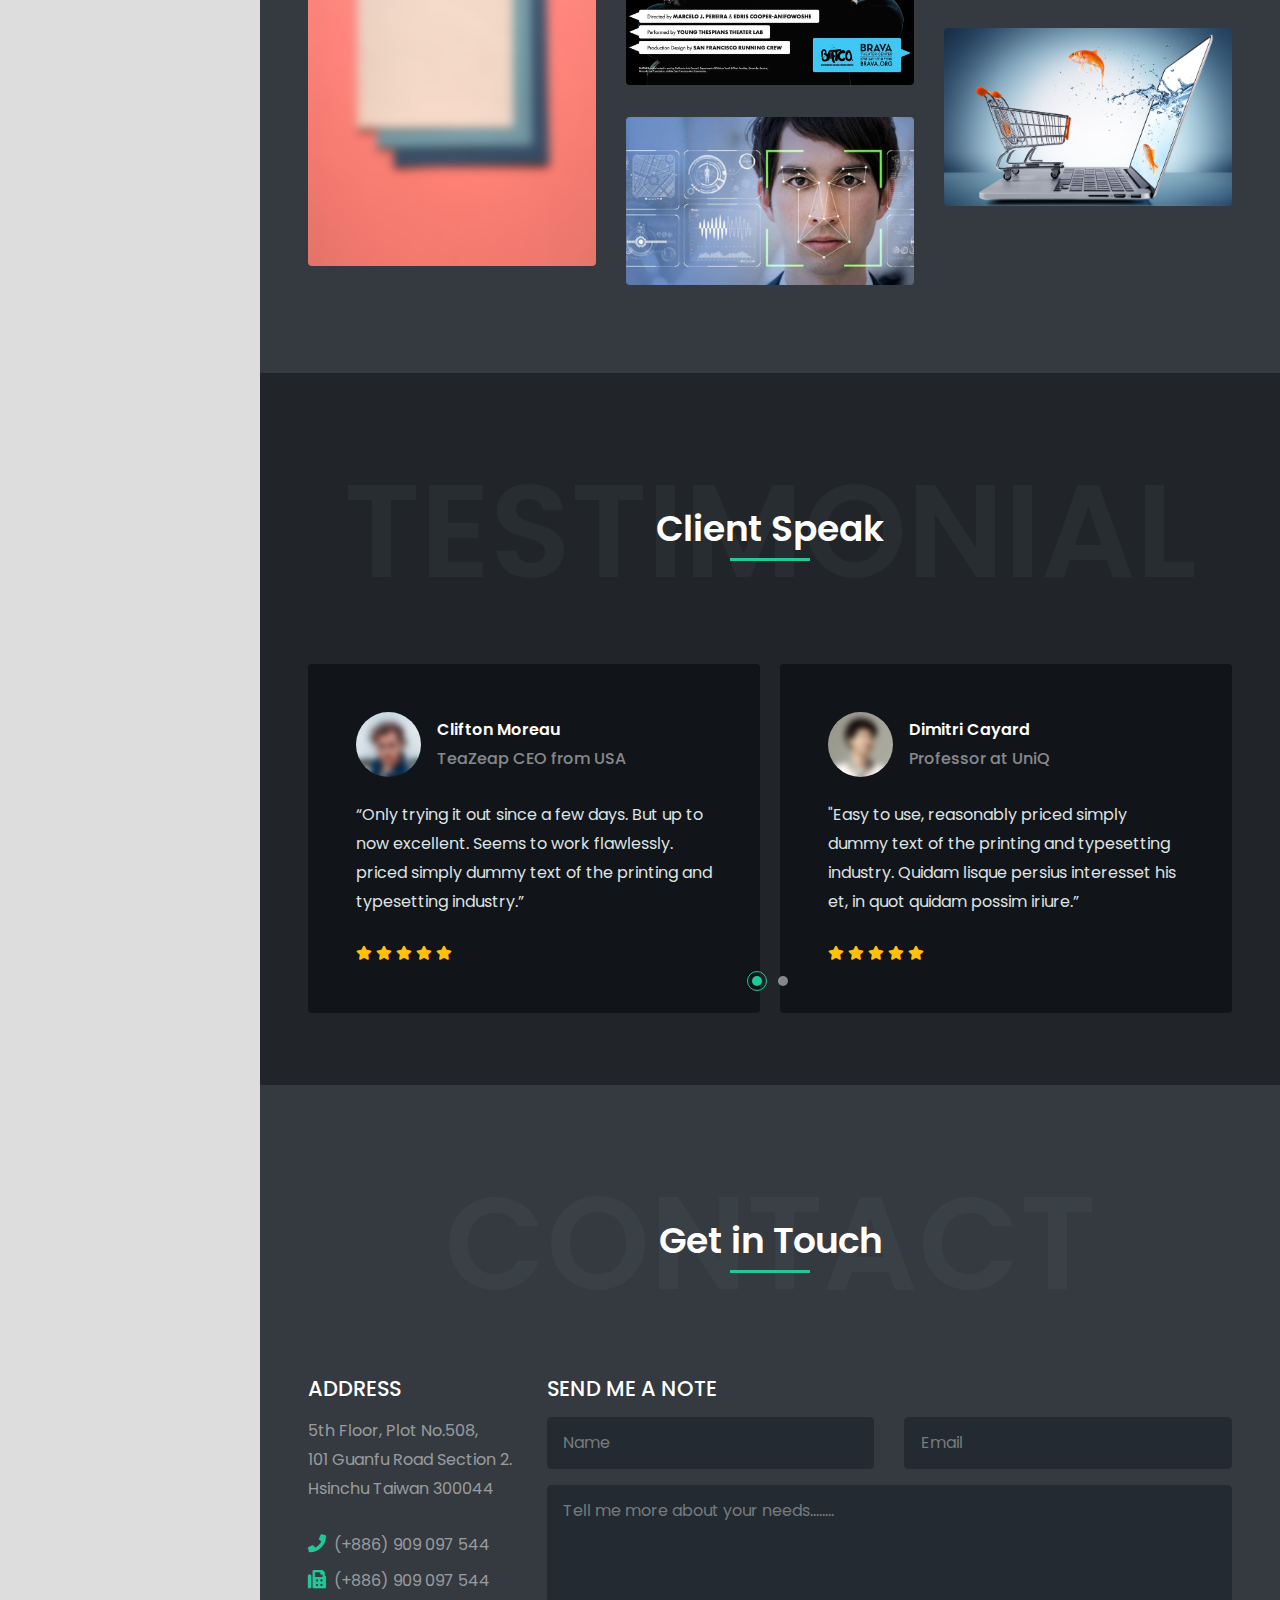
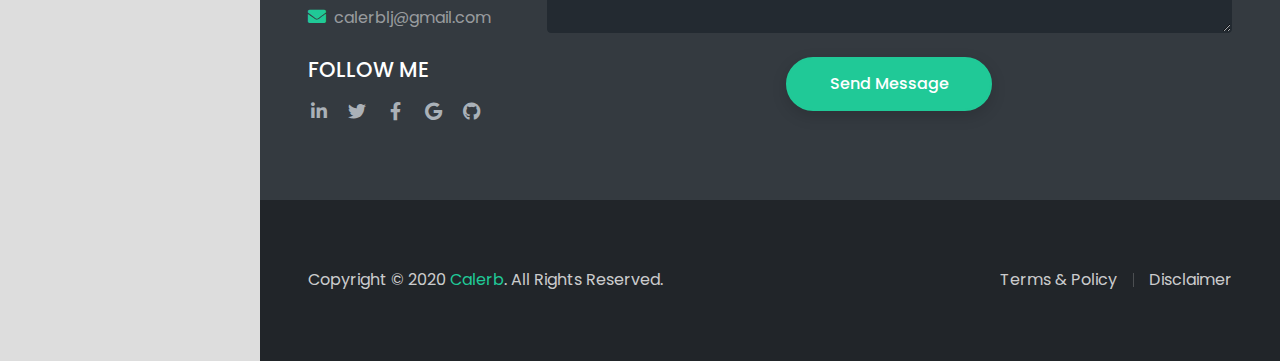
==== commit 9179f362: "Wrong" ====
--- a/HTML/index.html
+++ b/HTML/index.html
@@ -112,7 +112,7 @@
     <section id="home">
       <div class="hero-wrap">
         <div class="hero-mask opacity-8 bg-dark"></div>
-        <div class="hero-bg parallax"></div>
+        <div class="hero-bg parallax" style="background-image:url('images/back.jpg');"></div>
         <div class="hero-content section d-flex fullscreen">
           <div class="container my-auto">
             <div class="row">
--- a/HTML/css/stylesheet.css
+++ b/HTML/css/stylesheet.css
@@ -2502,7 +2502,6 @@
 }
 .hero-wrap .hero-bg {
   z-index: 0;
-  background-image: url("../images/back.jpg");
   background-attachment: fixed;
   background-position: center center;
   background-repeat: no-repeat;
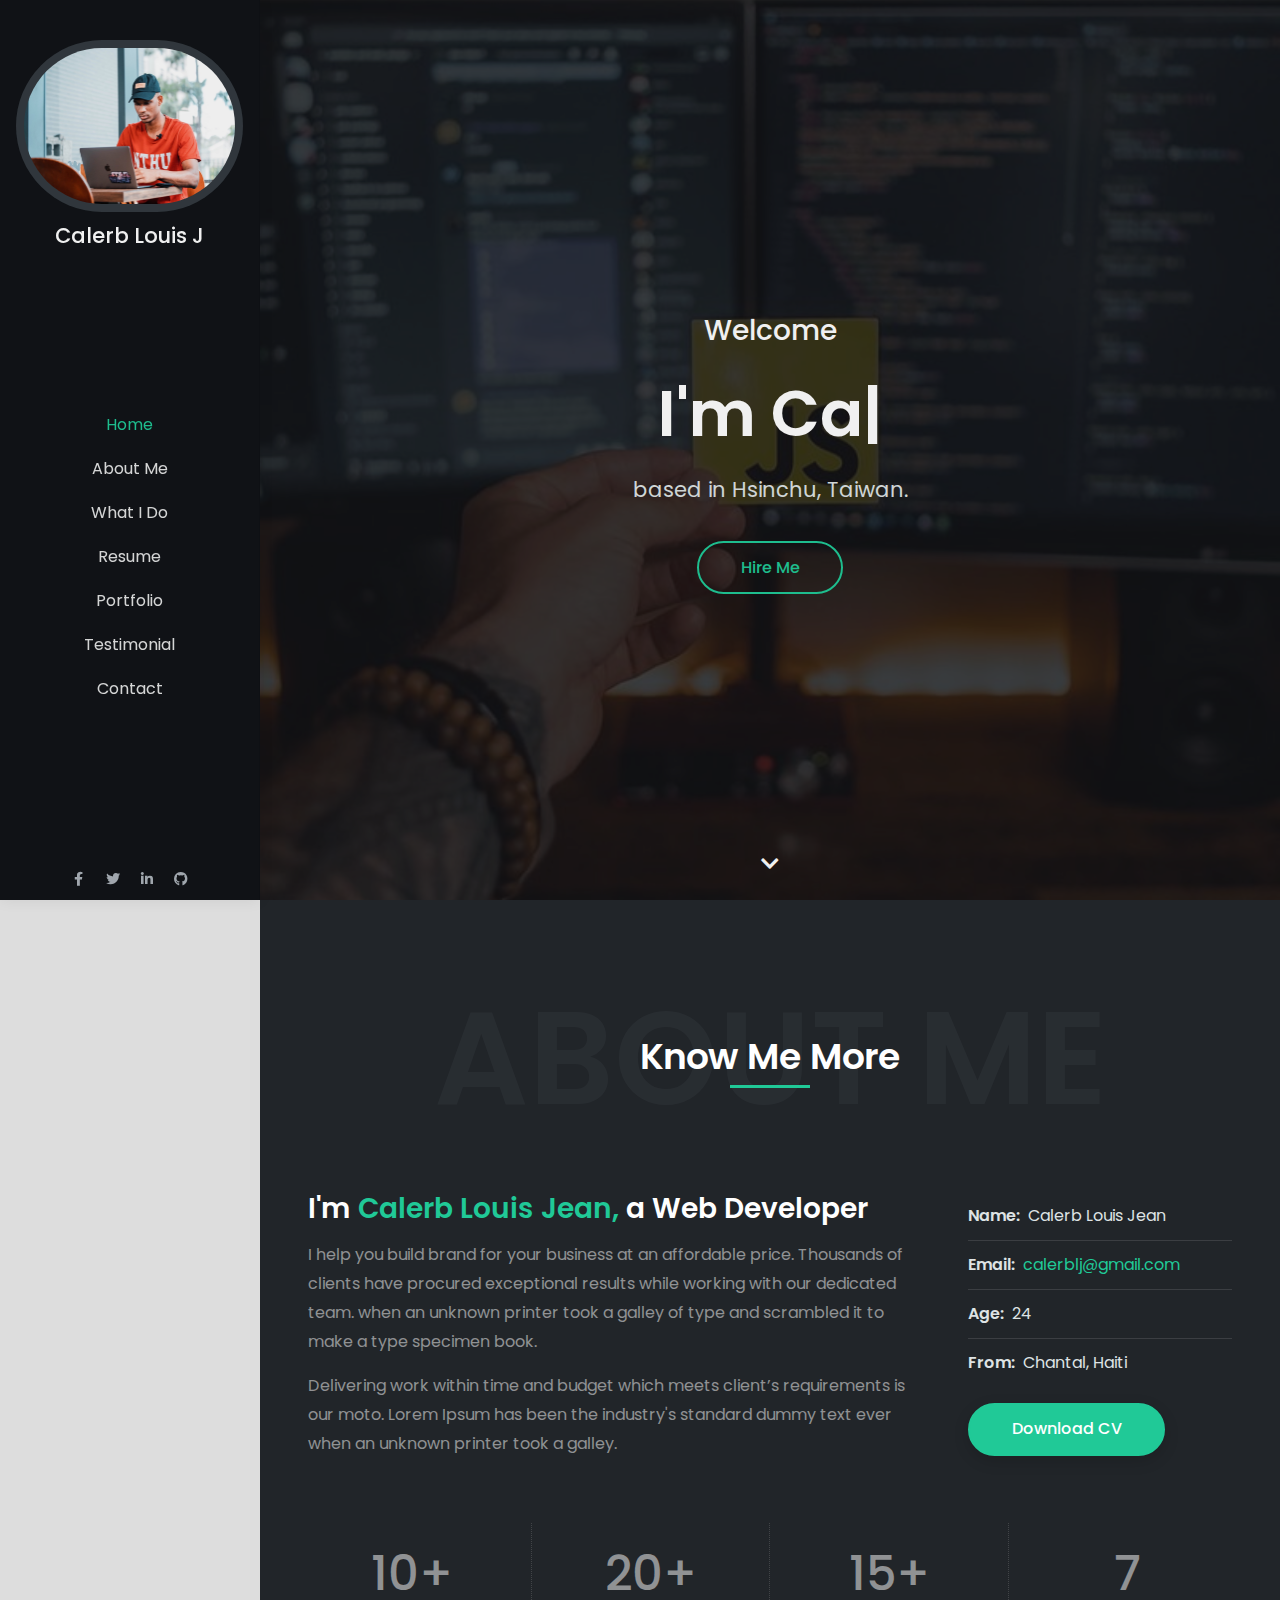
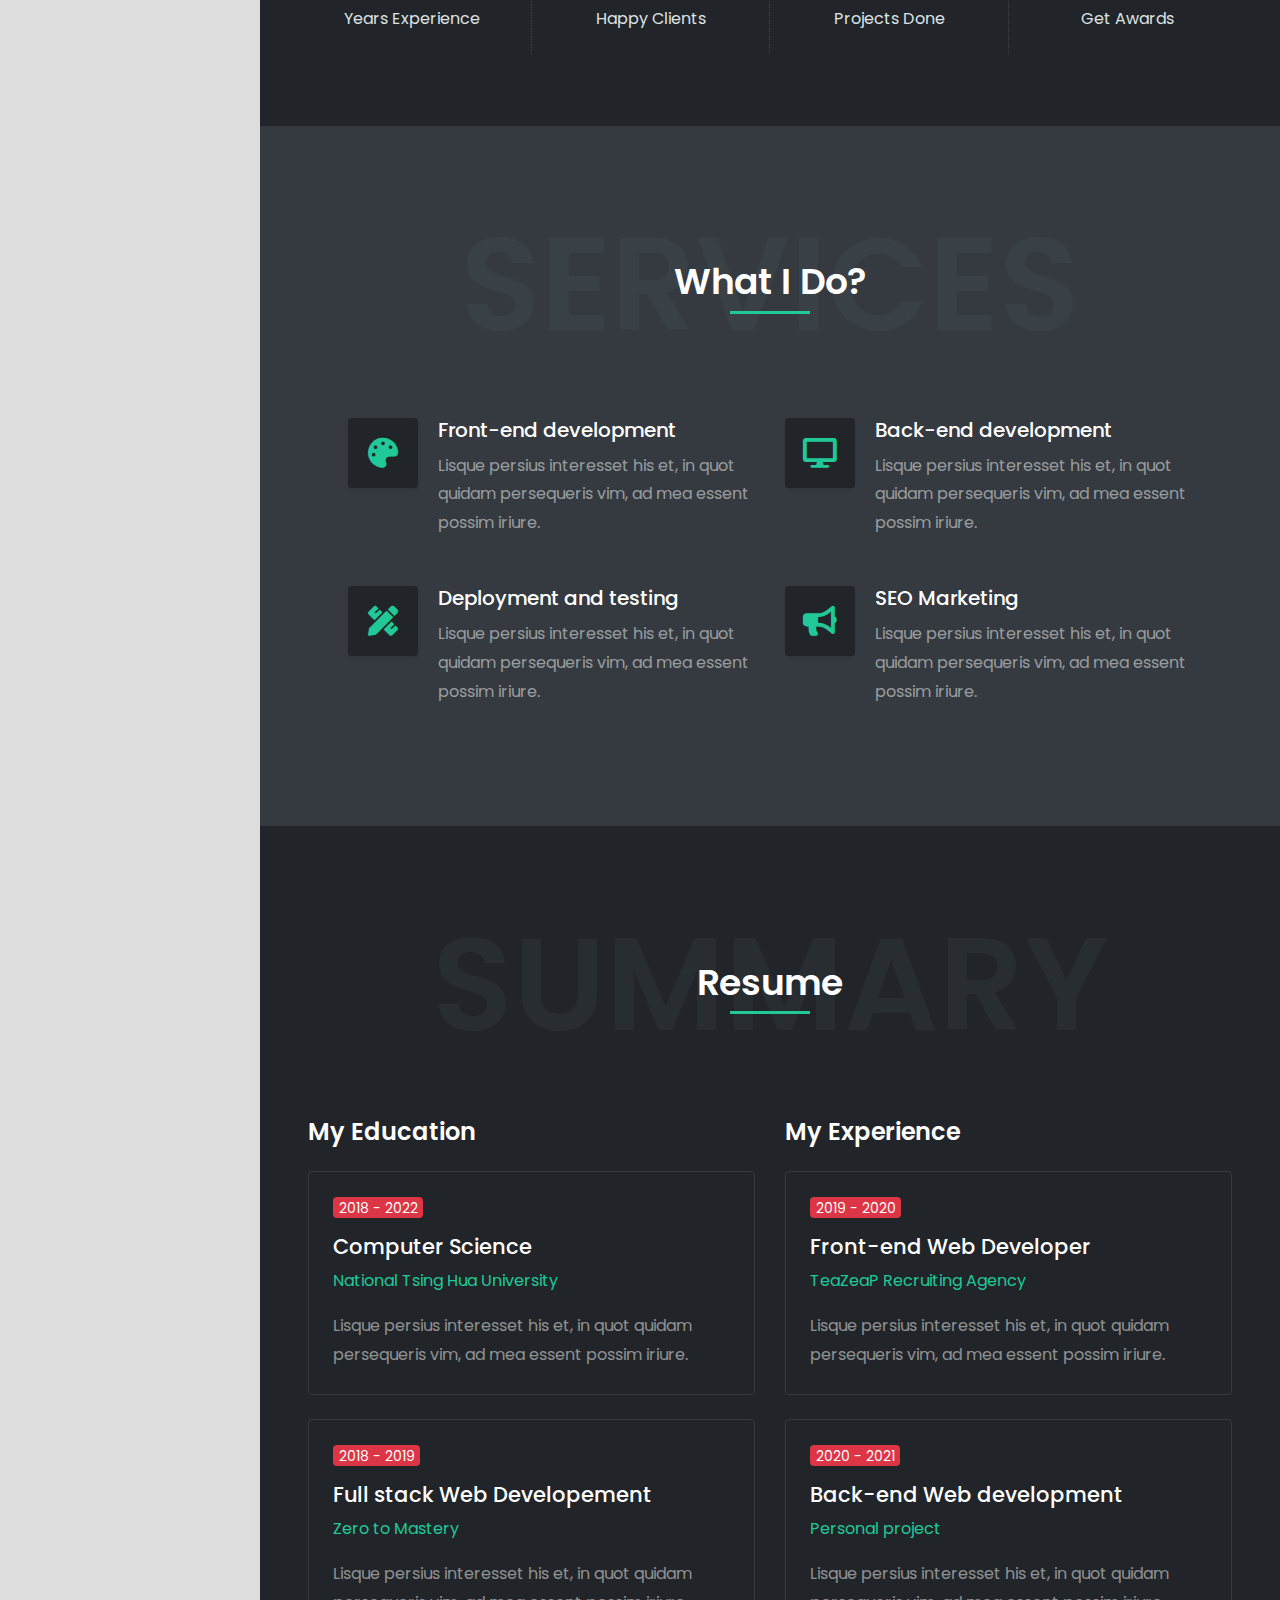
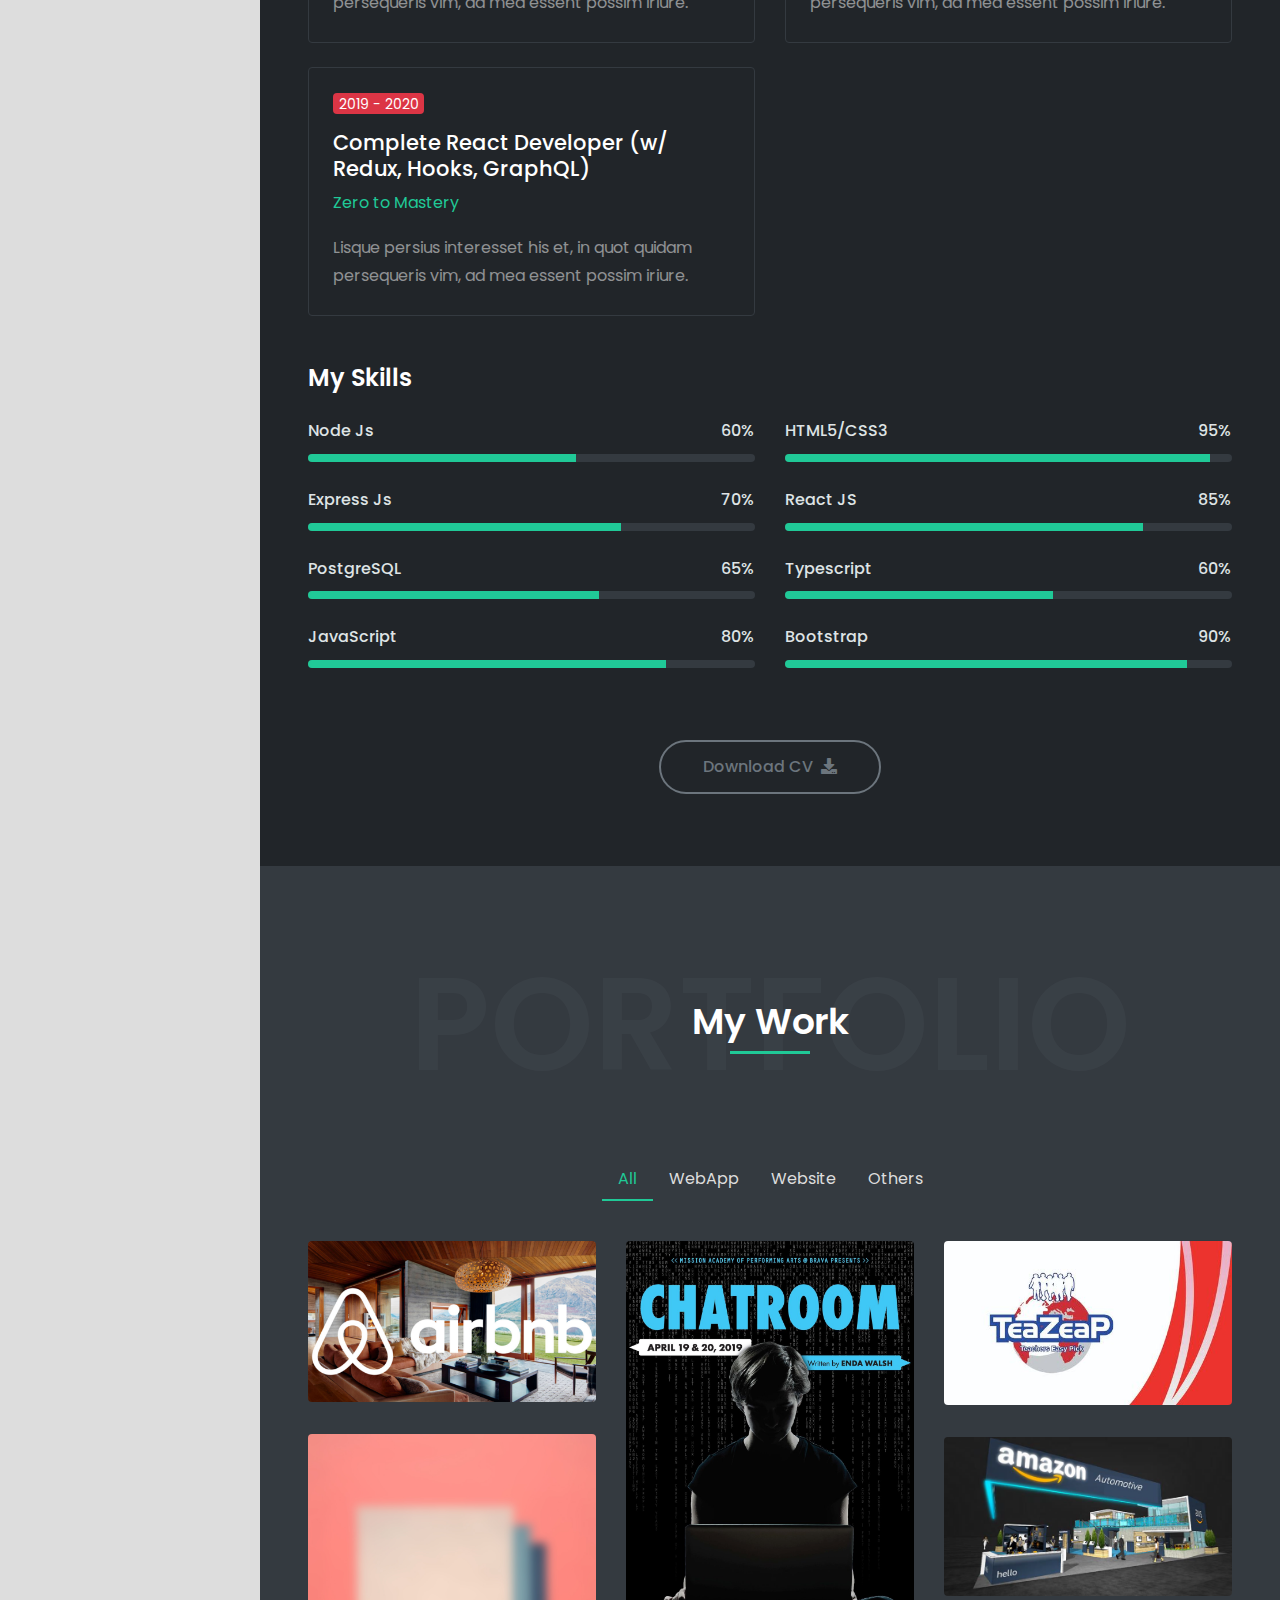
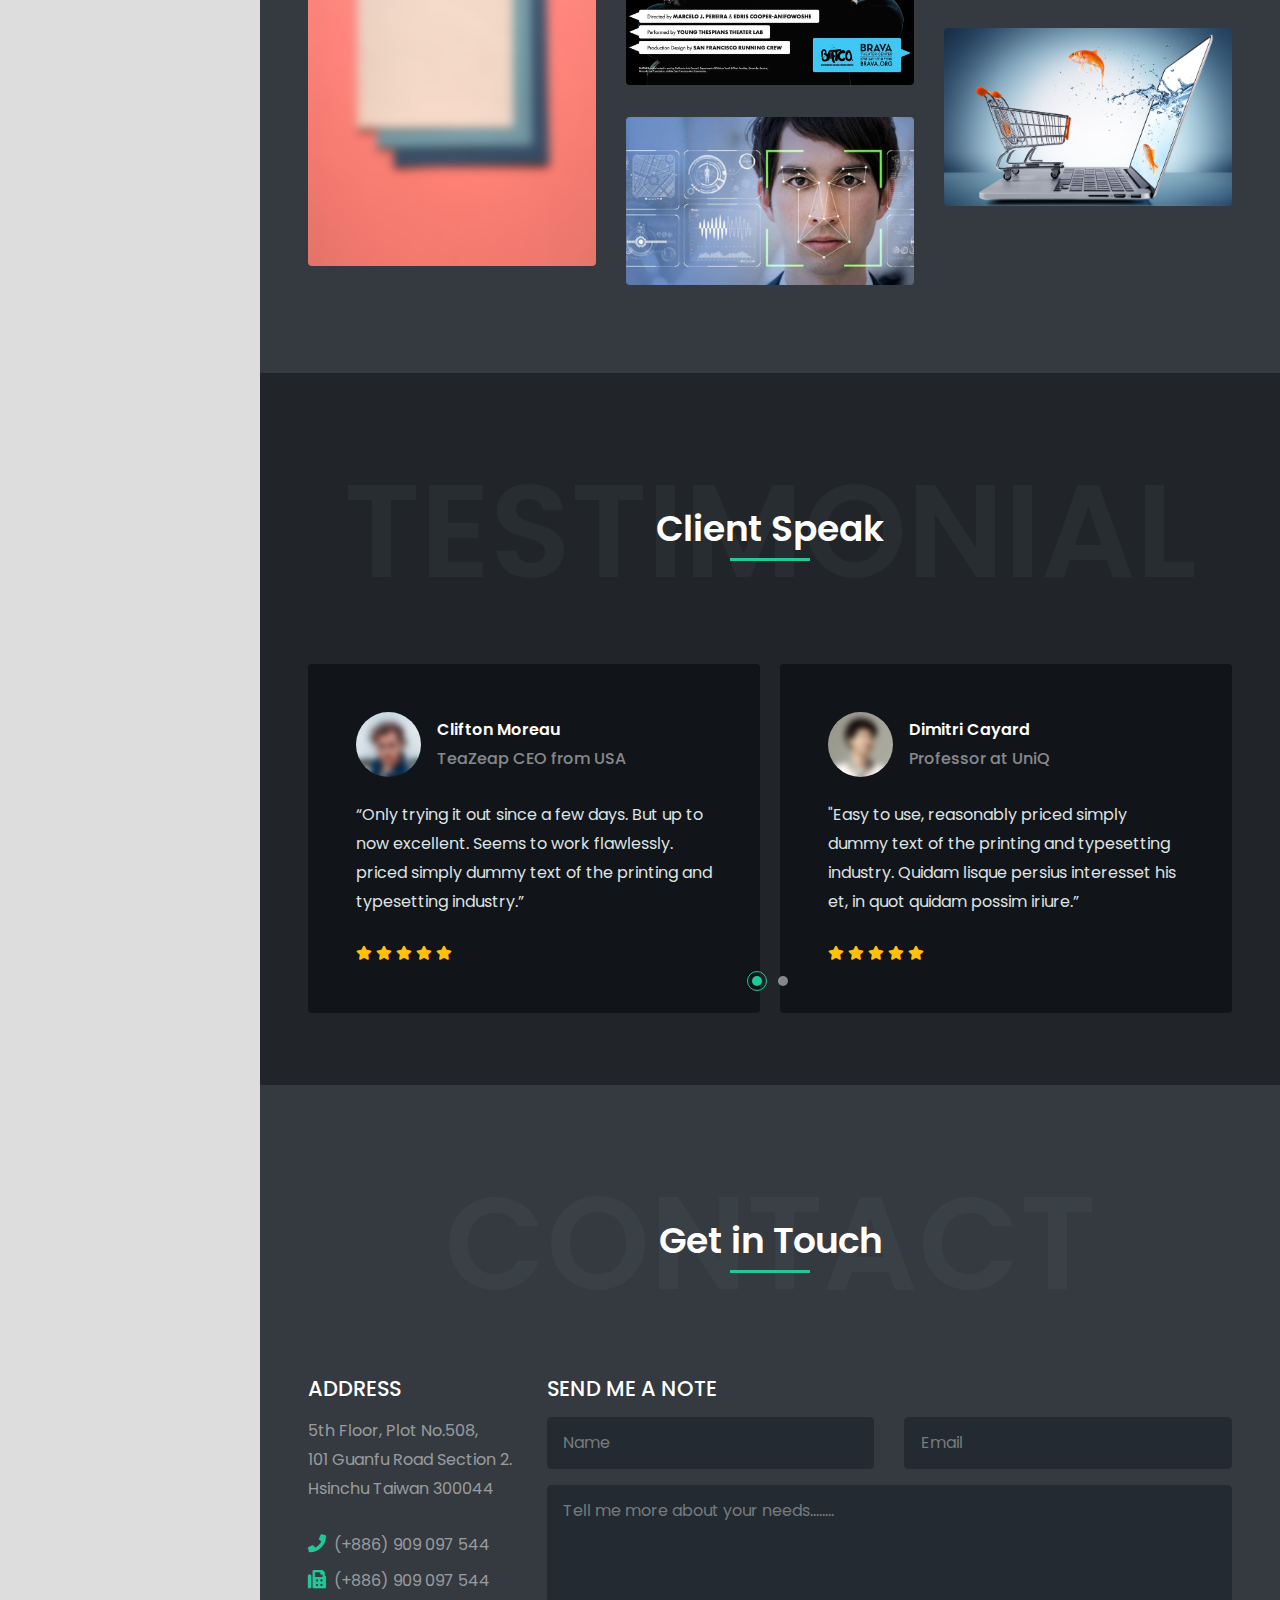
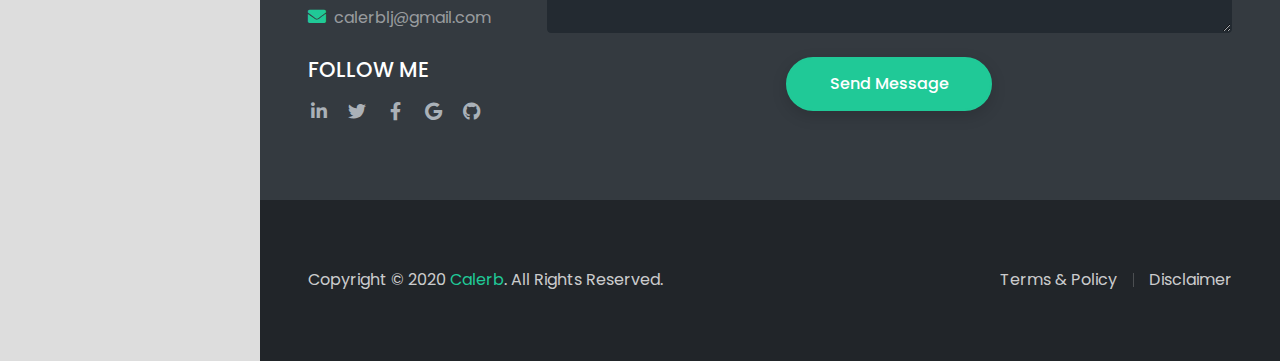
==== commit 221a8c0f: "trial" ====
--- a/HTML/index.html
+++ b/HTML/index.html
@@ -112,7 +112,7 @@
     <section id="home">
       <div class="hero-wrap">
         <div class="hero-mask opacity-8 bg-dark"></div>
-        <div class="hero-bg parallax" style="background-image:url('images/back.jpg');"></div>
+        <div class="hero-bg" style="background-image:url('images/back.jpg');"></div>
         <div class="hero-content section d-flex fullscreen">
           <div class="container my-auto">
             <div class="row">
--- a/HTML/css/stylesheet.css
+++ b/HTML/css/stylesheet.css
@@ -2501,14 +2501,21 @@
   z-index: 0;
 }
 .hero-wrap .hero-bg {
-  z-index: 0;
+  /* z-index: 0;
   background-attachment: fixed;
   background-position: center center;
   background-repeat: no-repeat;
   background-size: cover;
   -webkit-background-size: cover;
   -moz-background-size: cover;
-  transition: background-image 300ms ease-in 200ms;
+  transition: background-image 300ms ease-in 200ms; */
+
+    position: absolute;
+    background-size: cover !important;
+    background-position: 50% !important;
+    width: 100%;
+    height: 100%;
+    z-index: 0;
 }
 .hero-wrap .hero-bg.hero-bg-scroll {
   background-attachment: scroll;
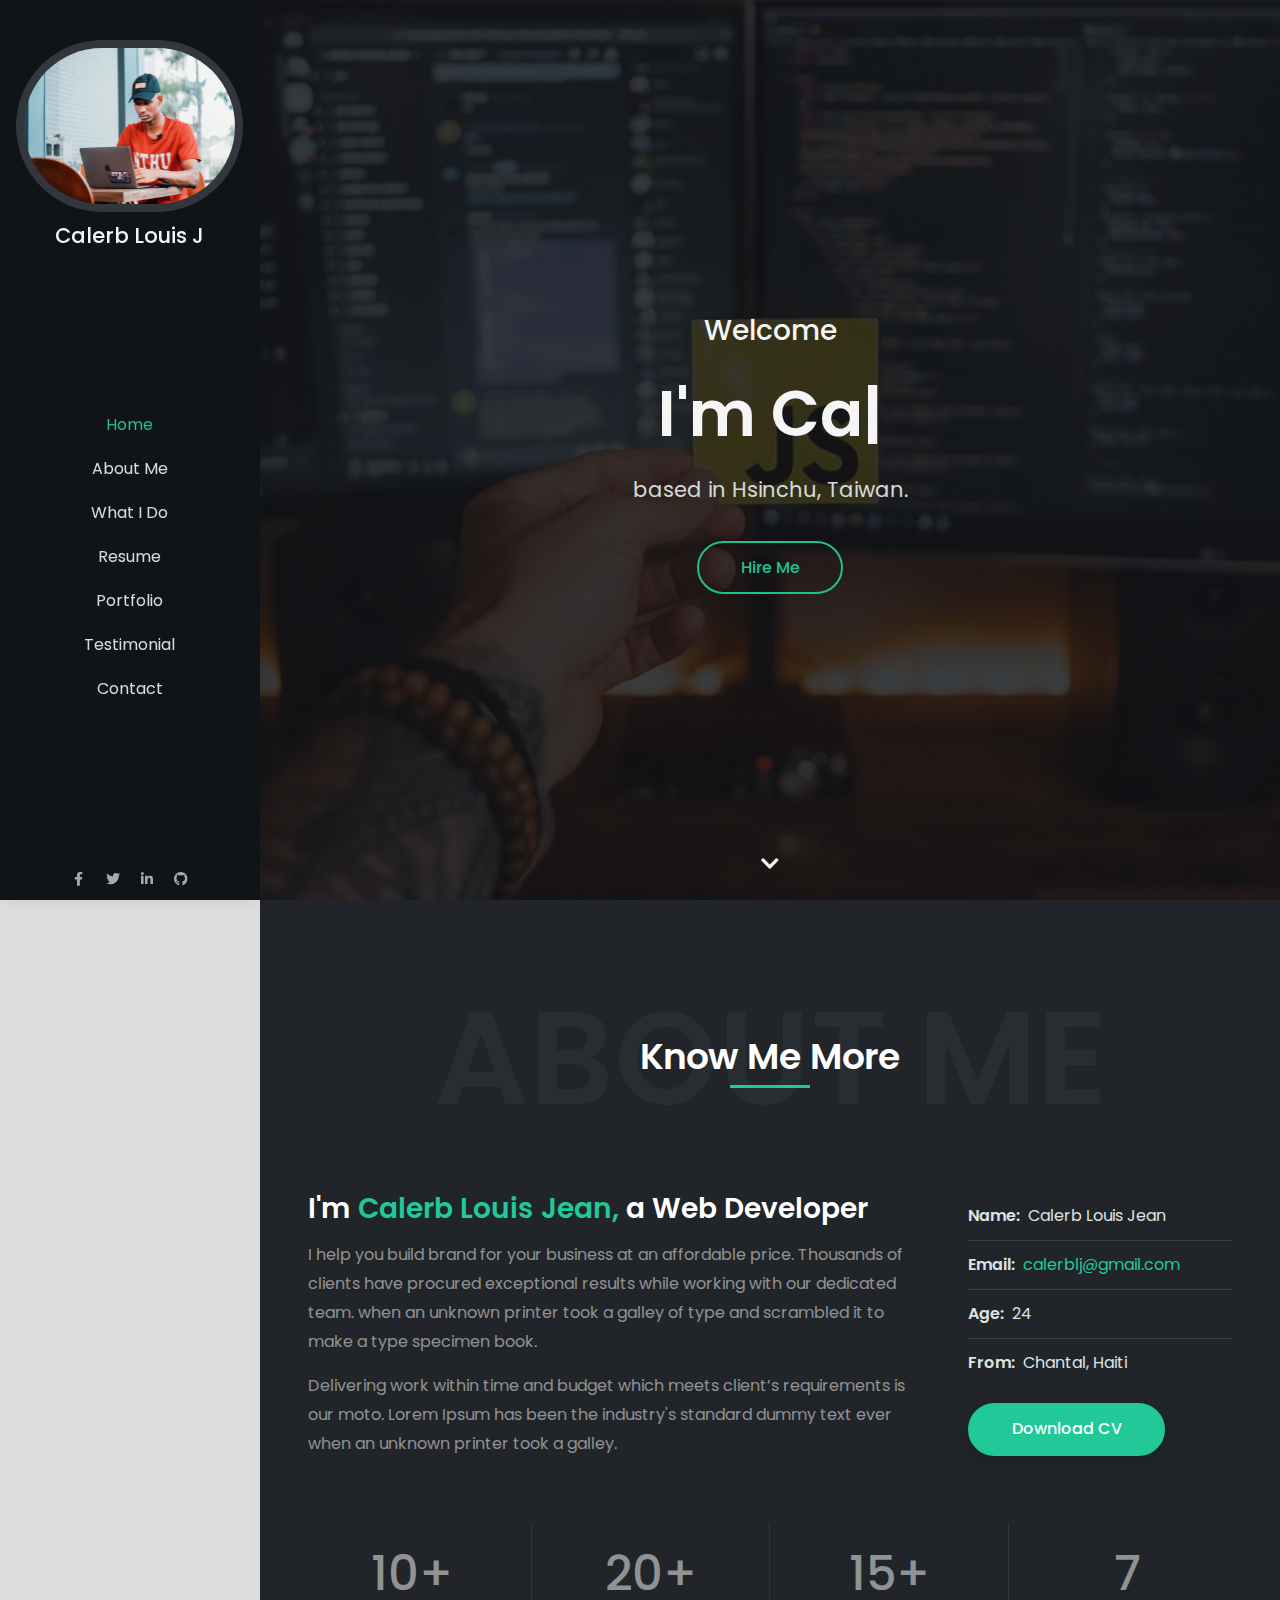
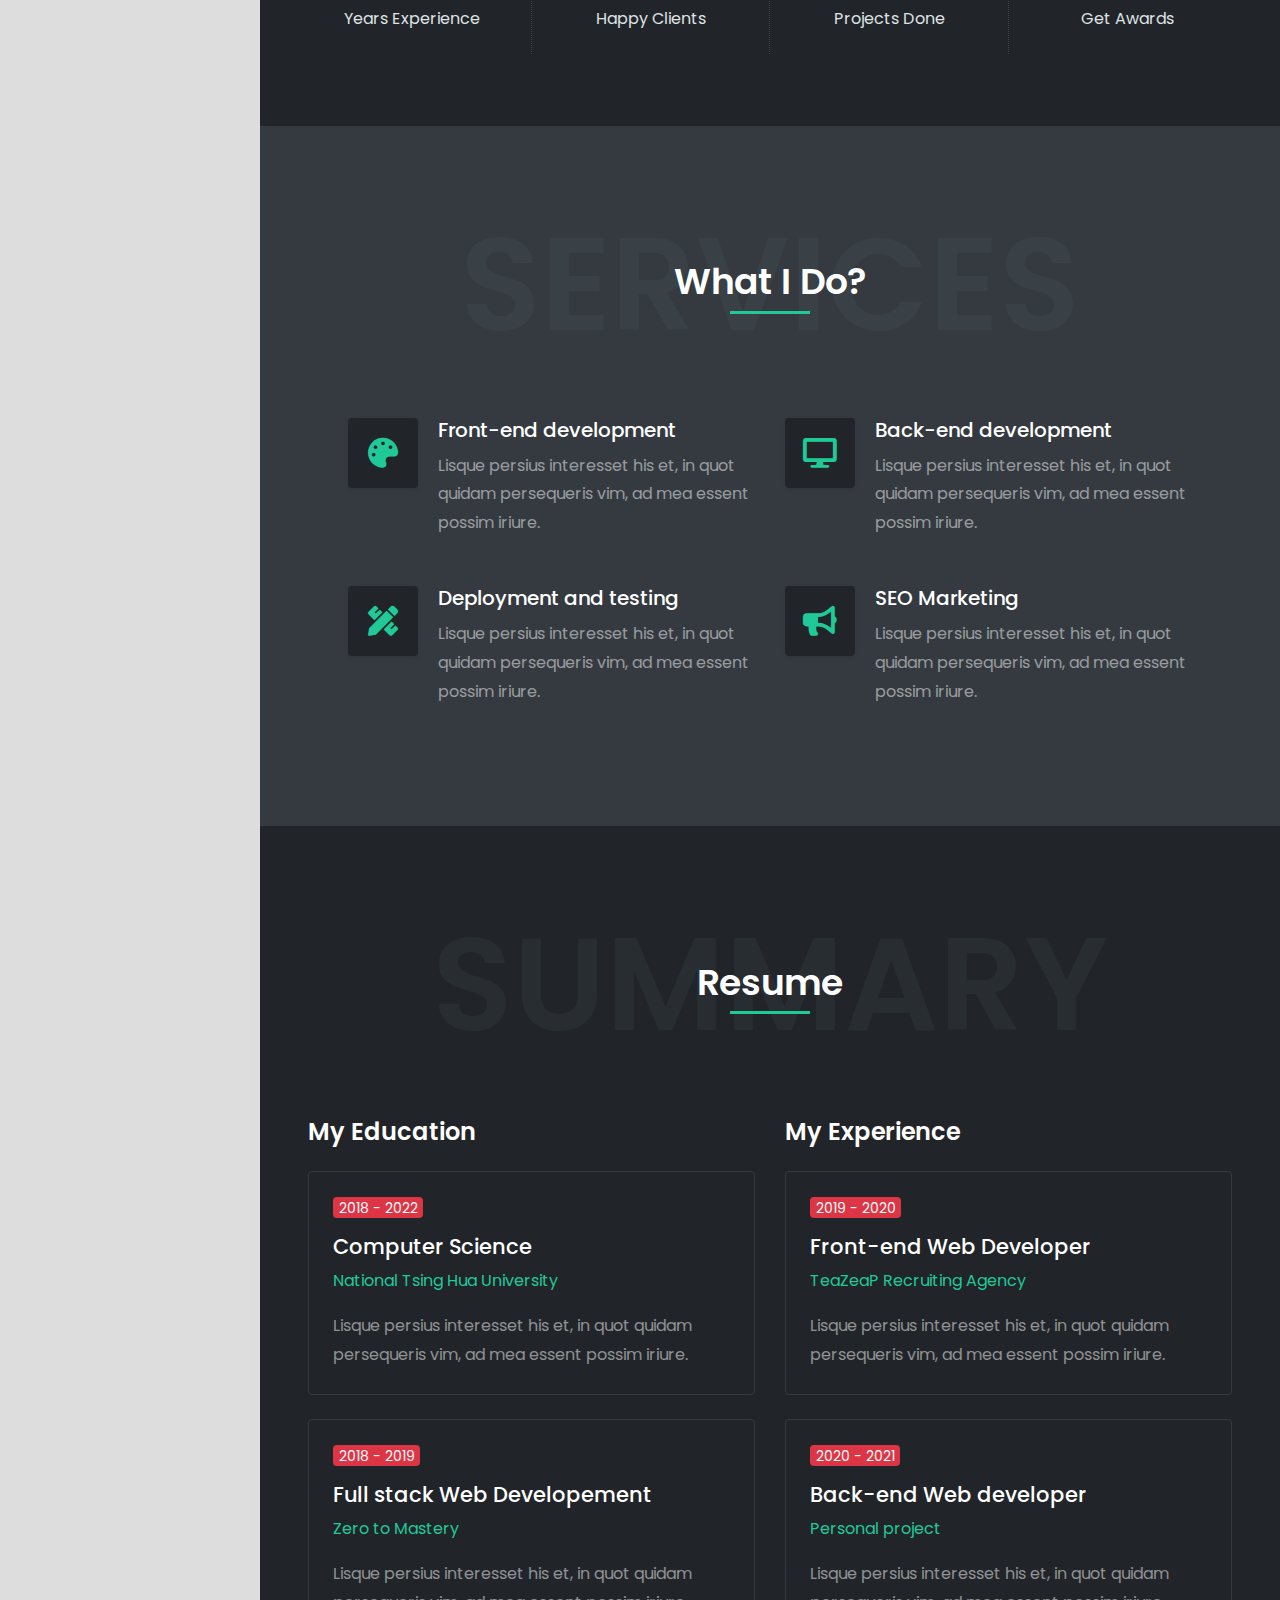
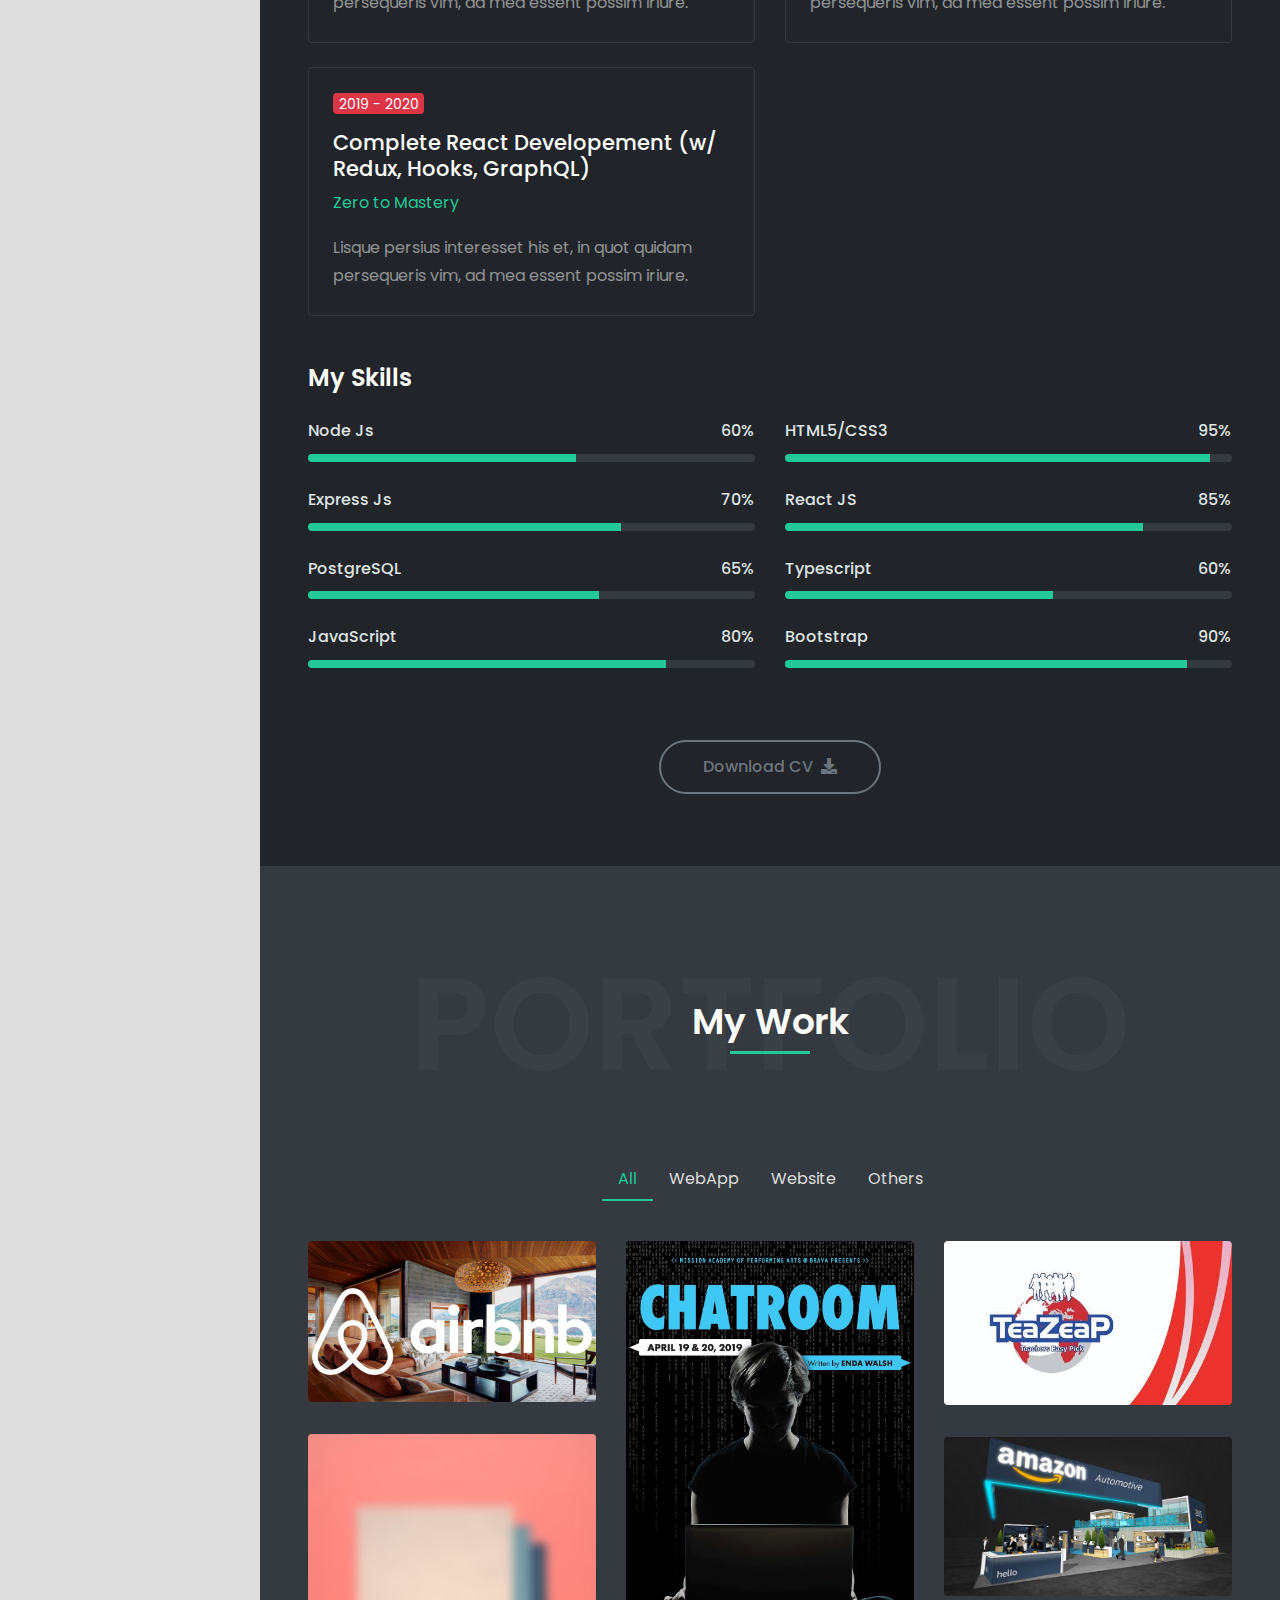
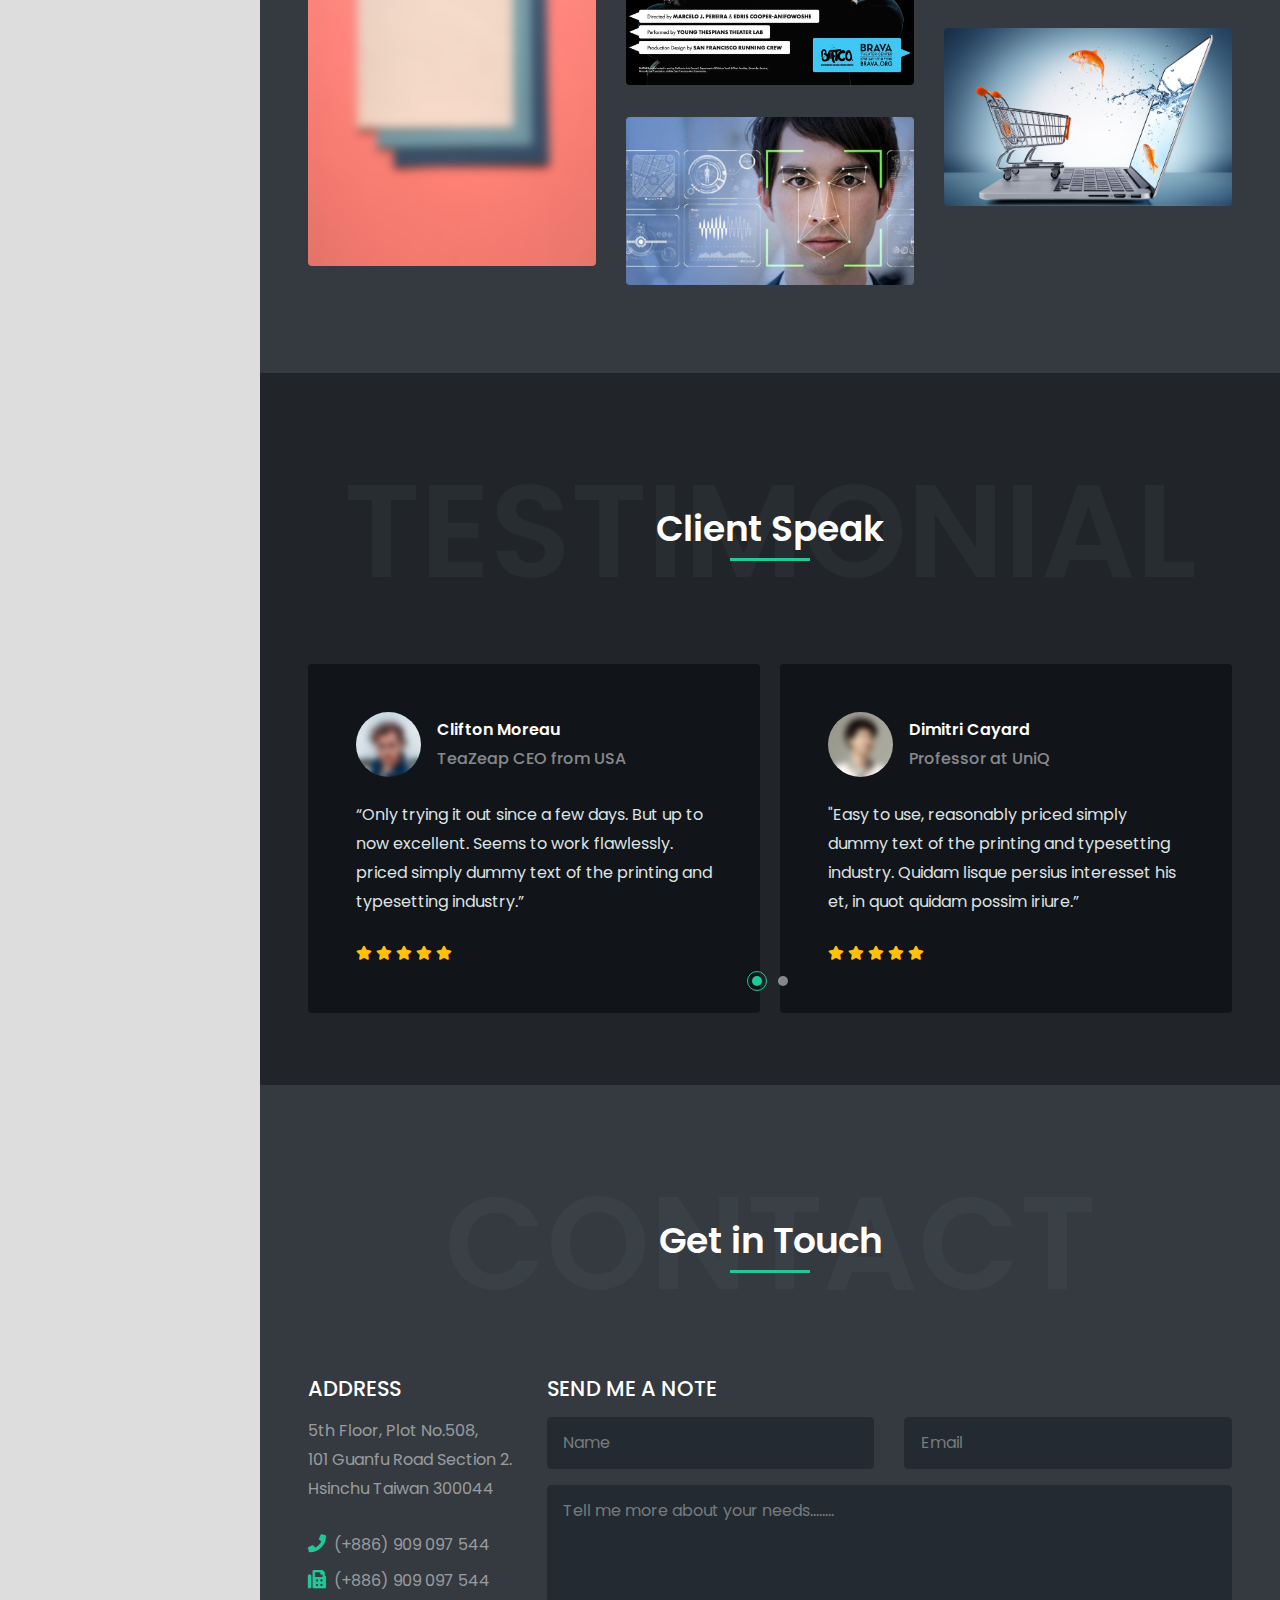
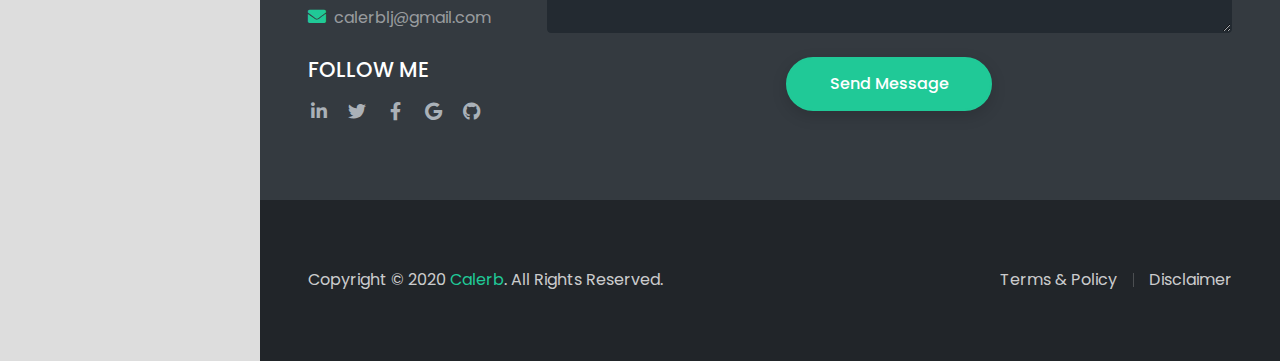
==== commit 23e44153: "02/02 Update" ====
--- a/HTML/index.html
+++ b/HTML/index.html
@@ -276,7 +276,7 @@
             </div>
             <div class="border border-dark rounded p-4 mb-4">
               <p class="badge badge-danger text-2 font-weight-400">2019 - 2020</p>
-              <h3 class="text-5 text-white">Complete React Developer (w/ Redux, Hooks, GraphQL)
+              <h3 class="text-5 text-white">Complete React Developement (w/ Redux, Hooks, GraphQL)
                 </h3>
               <p class="text-primary">Zero to Mastery</p>
               <p class="text-white-50 mb-0">Lisque persius interesset his et, in quot quidam persequeris vim, ad mea essent possim iriure.</p>
@@ -294,16 +294,10 @@
             </div>
              <div class="border border-dark rounded p-4 mb-4">
               <p class="badge badge-danger text-2 font-weight-400">2020 - 2021</p>
-              <h3 class="text-5 text-white">Back-end Web development</h3>
+              <h3 class="text-5 text-white">Back-end Web developer</h3>
               <p class="text-primary">Personal project</p>
               <p class="text-white-50 mb-0">Lisque persius interesset his et, in quot quidam persequeris vim, ad mea essent possim iriure.</p>
             </div>
-            <!-- <div class="border border-dark rounded p-4 mb-4">
-              <p class="badge badge-danger text-2 font-weight-400">2017 - 2019</p>
-              <h3 class="text-5 text-white">Product Designer</h3>
-              <p class="text-primary">Adobe</p>
-              <p class="text-white-50 mb-0">Lisque persius interesset his et, in quot quidam persequeris vim, ad mea essent possim iriure.</p>
-            </div> -->
           </div>
         </div>
         <!-- My Skills -->
--- a/HTML/css/stylesheet.css
+++ b/HTML/css/stylesheet.css
@@ -2516,6 +2516,7 @@
     width: 100%;
     height: 100%;
     z-index: 0;
+    transition: background-image 300ms ease-in 200ms; 
 }
 .hero-wrap .hero-bg.hero-bg-scroll {
   background-attachment: scroll;
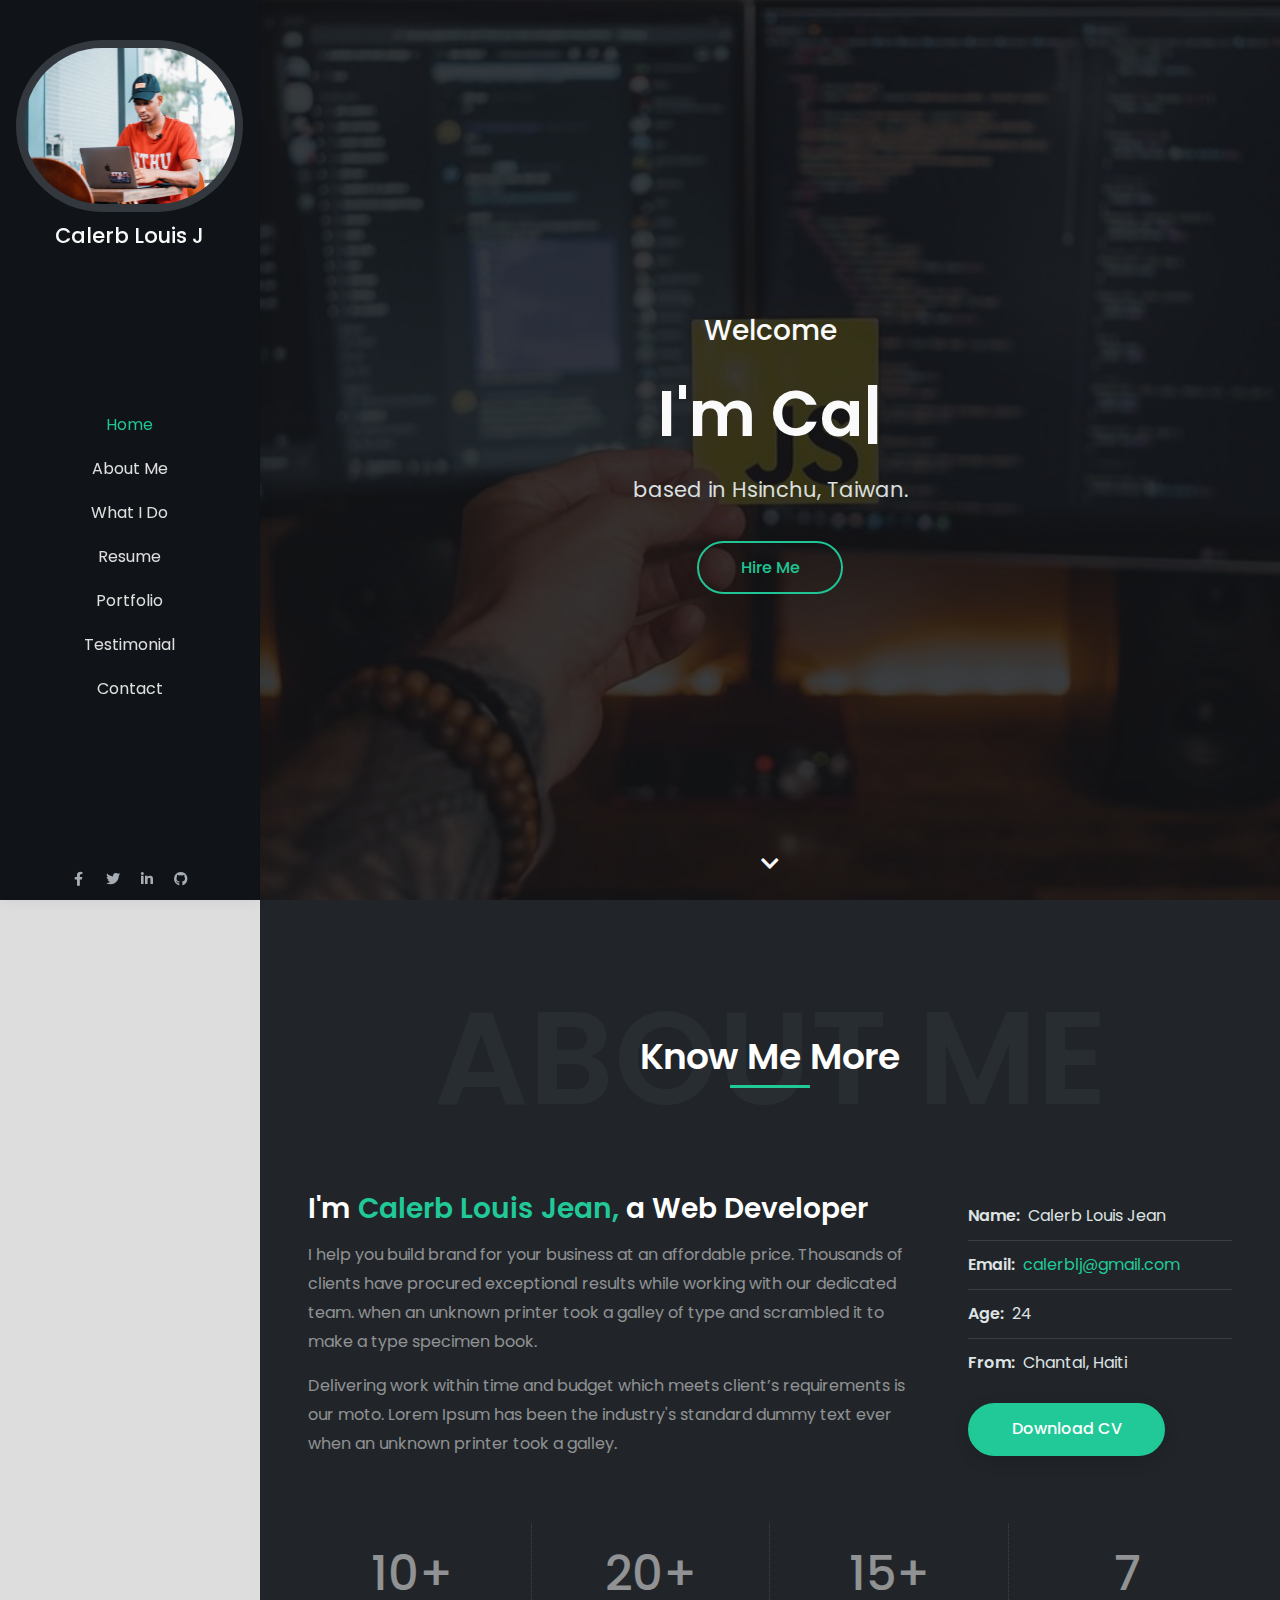
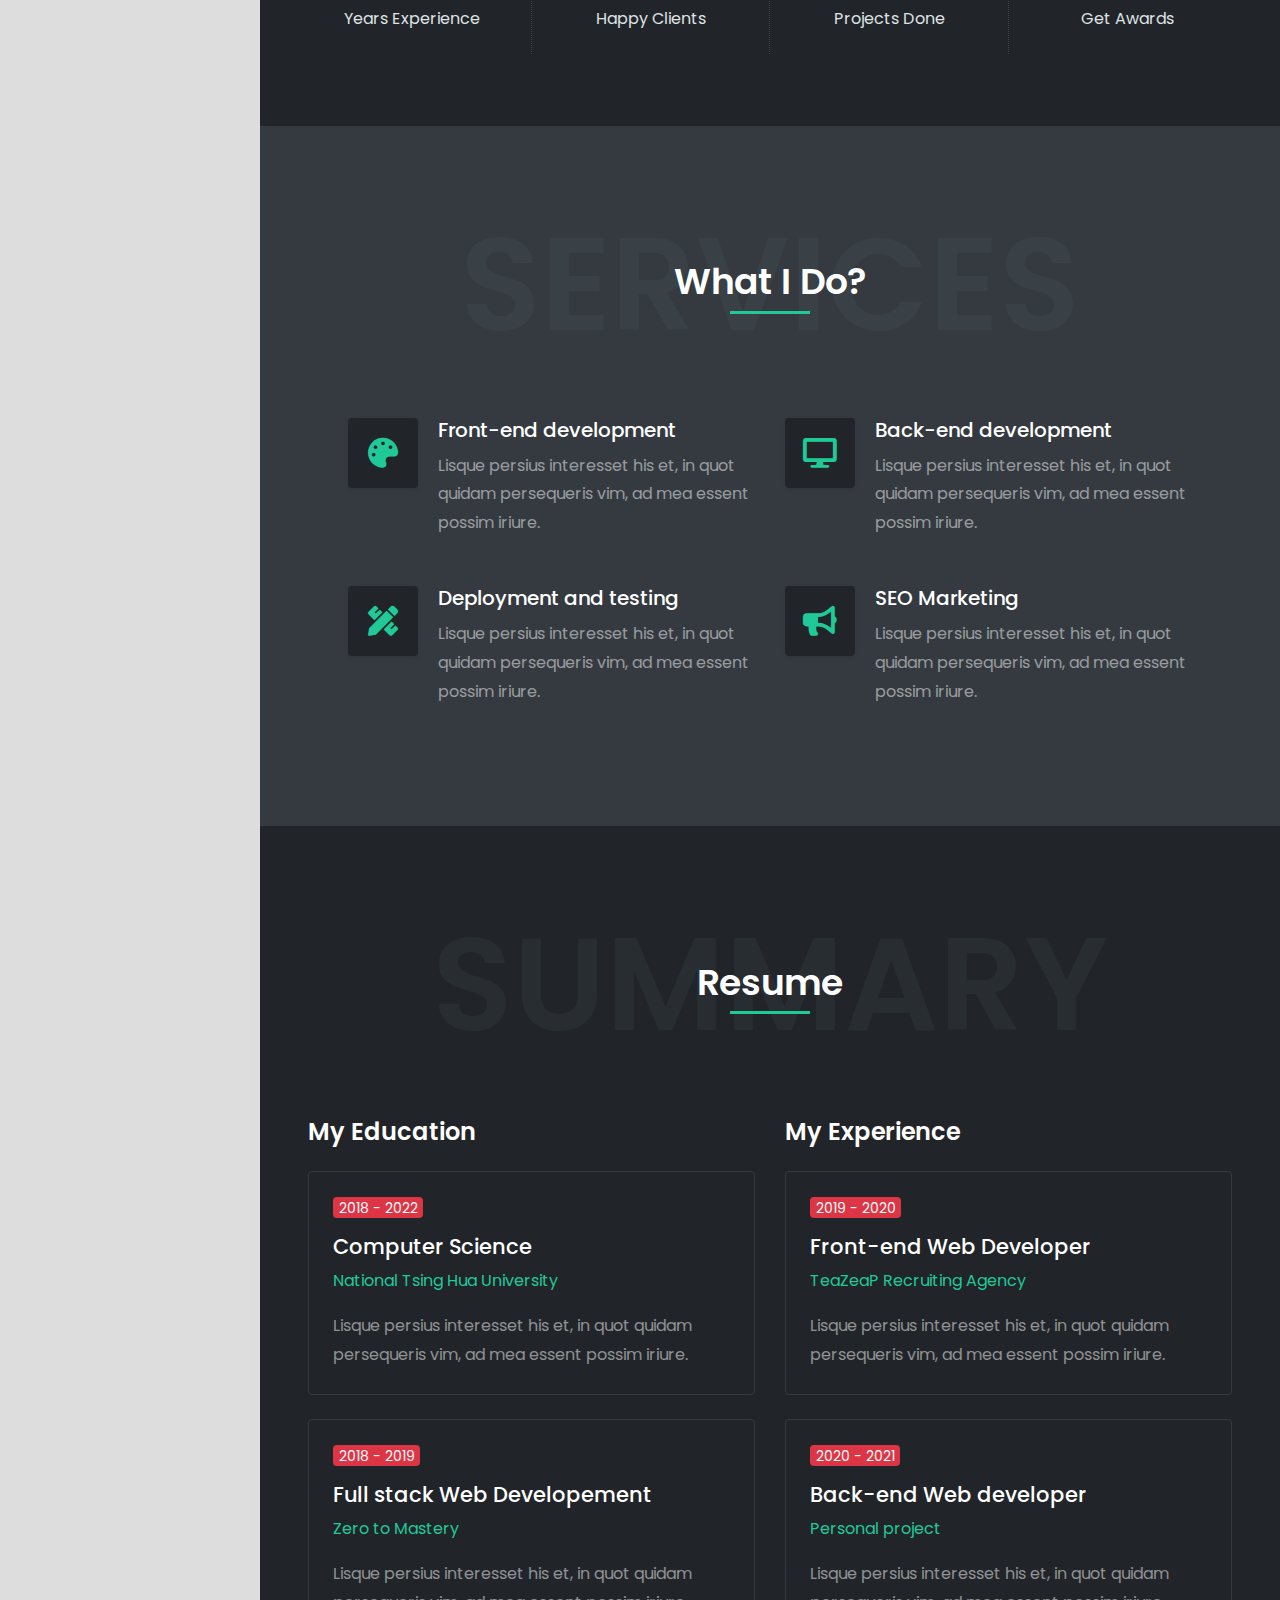
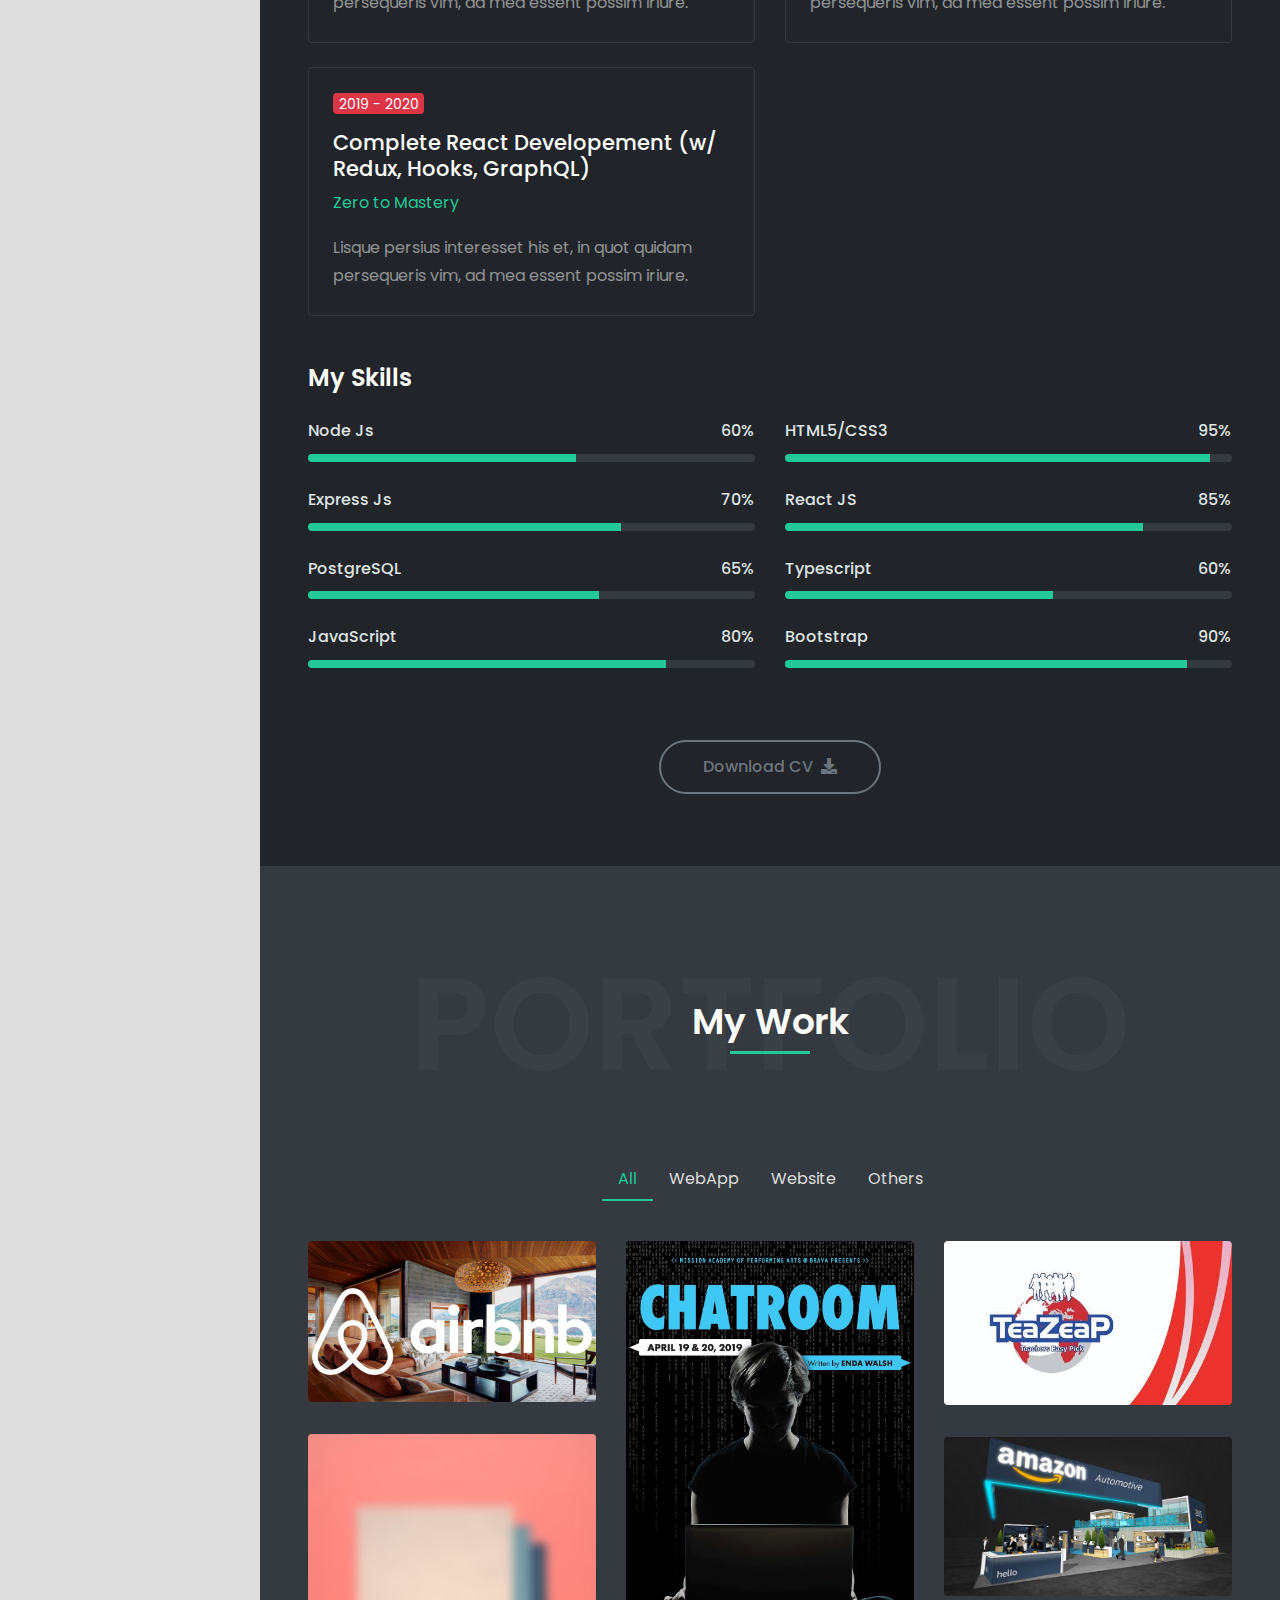
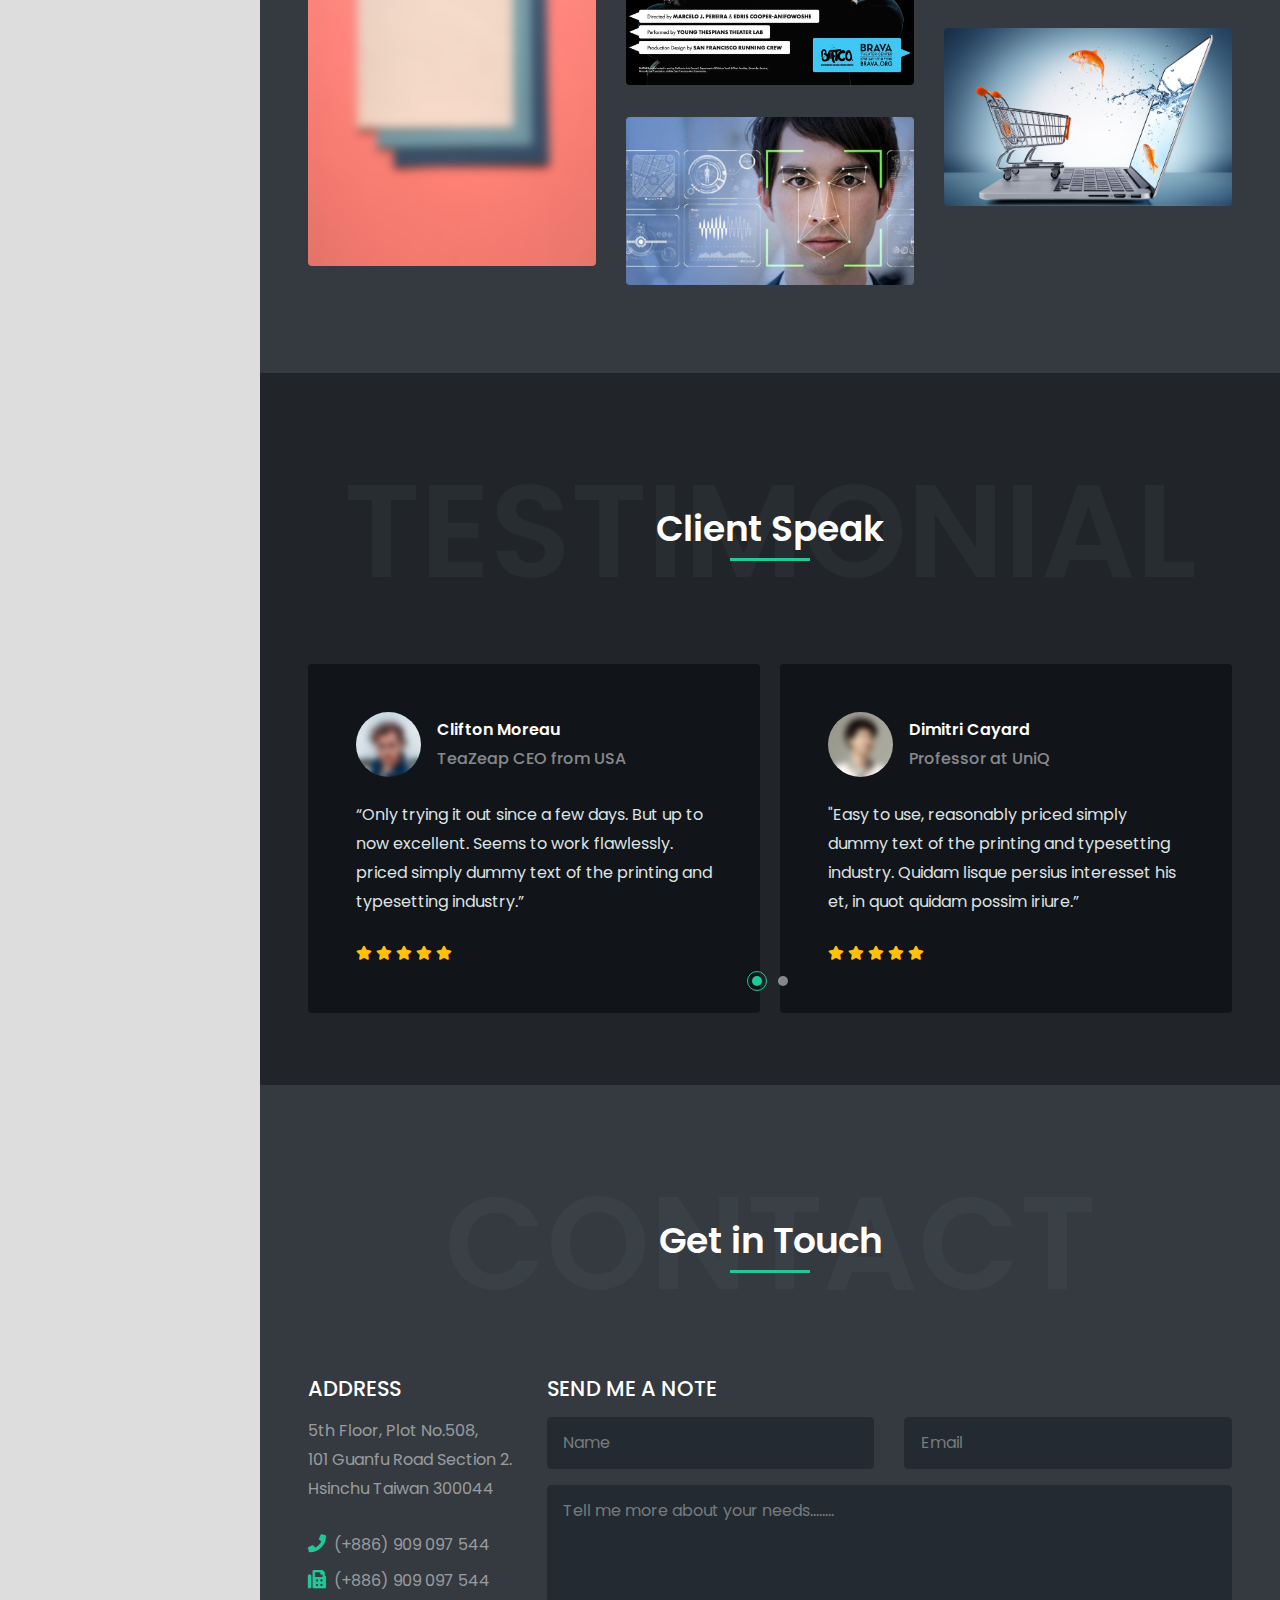
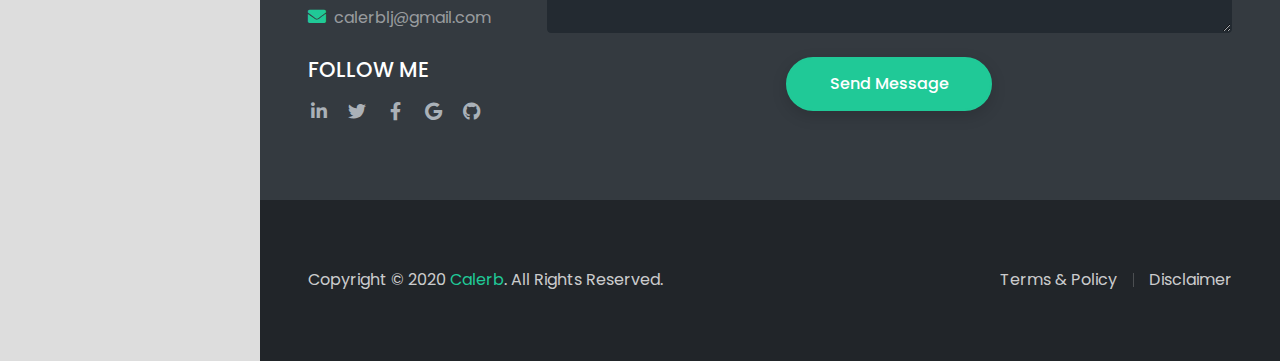
==== commit ae599dec: "Happy clients updated" ====
--- a/HTML/index.html
+++ b/HTML/index.html
@@ -175,7 +175,7 @@
             </div>
             <div class="col-6 col-md-3">
               <div class="featured-box text-center">
-                <h4 class="text-12 text-white-50 mb-0"><span class="counter" data-from="0" data-to="">20</span>+</h4>
+                <h4 class="text-12 text-white-50 mb-0"><span class="counter" data-from="0" data-to="10">20</span>+</h4>
                 <p class="text-light mb-0">Happy Clients</p>
               </div>
             </div>
